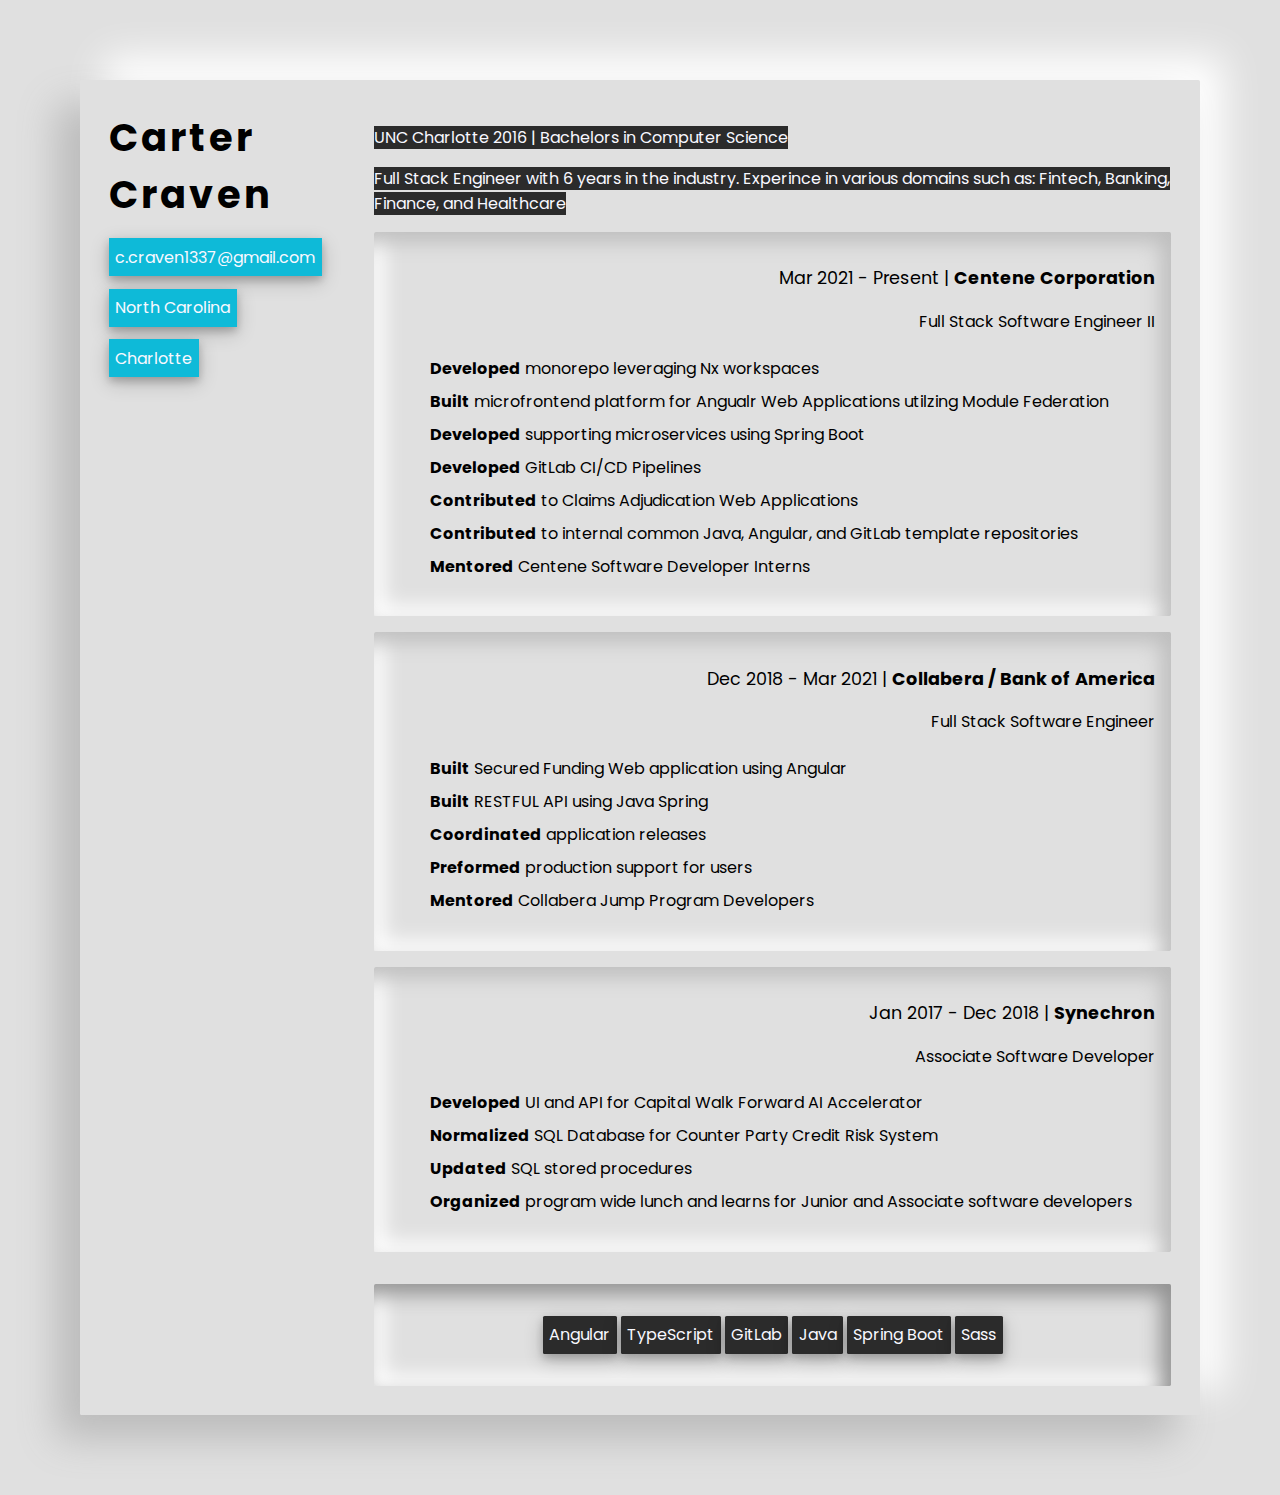
==== resume/resume.html @ 786a602f "Adding html and css" ====
<!DOCTYPE html>
<html lang="en">

<head>
    <meta charset="UTF-8">
    <meta http-equiv="X-UA-Compatible" content="ie=edge">
    <meta name="viewport" content="width=device-width, initial-scale=1.0, maximum-scale=2.0">
    <title>C. Craven Portfolio</title>
    <link rel="apple-touch-icon" sizes="180x180" href="../favicon/apple-touch-icon.png">
    <link rel="icon" type="image/png" sizes="32x32" href="../favicon/favicon-32x32.png">
    <link rel="icon" type="image/png" sizes="16x16" href="../favicon/favicon-16x16.png">
    <link rel="stylesheet" href="../main.css">
    <link rel="stylesheet" href="resume.css">
</head>

<body>
    <main>
        <div class="resume">
            <div class="resume-container">
                <div class="name">
                    <div>Carter</div>
                    <div>Craven</div>
                </div>
                <div class="education">
                    <div>
                        <p>
                            <span>
                                UNC Charlotte 2016 | Bachelors in Computer Science
                            </span>
                        </p>
                        <p>
                            <span>Full Stack Engineer with 6 years in the industry. 
                                Experince in various domains such as:
                                Fintech, Banking, Finance, and Healthcare</span>
                        </p>
                    </div>
                </div>
                <div class="location">
                    <div class="location__items">
                        <span>c.craven1337@gmail.com</span>
                        <span>North Carolina</span>
                        <span>Charlotte</span>
                    </div>
                </div>
                <div class="main-content">
                    <div class="main-content__buffer">
                        <div class="main-content__job">
                            <p class="main-content__workplace">
                                <span>Mar 2021 - Present | <b>Centene Corporation</b></span>
                            </p>
                            <p class="main-content__job-title">Full Stack Software Engineer II</p>
                            <p>
                            <ul>
                                <li>
                                    <b>Developed</b> monorepo leveraging Nx workspaces
                                </li>
                                <li>
                                    <b>Built</b> microfrontend platform for Angualr Web Applications utilzing Module
                                    Federation
                                </li>
                                <li>
                                    <b>Developed</b> supporting microservices using Spring Boot
                                </li>
                                <li>
                                    <b>Developed</b> GitLab CI/CD Pipelines
                                </li>
                                <li>
                                    <b>Contributed</b> to Claims Adjudication Web Applications
                                </li>
                                <li>
                                    <b>Contributed</b> to internal common Java, Angular, and GitLab template
                                    repositories
                                </li>
                                <li>
                                    <b>Mentored</b> Centene Software Developer Interns
                                </li>
                            </ul>
                            </p>
                        </div>
                    </div>
                    <div class="main-content__buffer">
                        <div class="main-content__job">
                            <p class="main-content__workplace">Dec 2018 - Mar 2021 | <b>Collabera / Bank of America</b>
                            </p>
                            <p class="main-content__job-title">Full Stack Software Engineer</p>
                            <p>
                            <ul>
                                <li>
                                    <b>Built</b> Secured Funding Web application using Angular
                                </li>
                                <li>
                                    <b>Built</b> RESTFUL API using Java Spring
                                </li>
                                <li>
                                    <b>Coordinated</b> application releases
                                </li>
                                <li>
                                    <b>Preformed</b> production support for users
                                </li>
                                <li>
                                    <b>Mentored</b> Collabera Jump Program Developers
                                </li>
                            </ul>
                            </p>
                        </div>
                    </div>
                    <div class="main-content__job">
                        <p class="main-content__workplace">Jan 2017 - Dec 2018 | <b>Synechron</b></p>
                        <p class="main-content__job-title">Associate Software Developer</p>
                        <p>
                        <ul>
                            <li>
                                <b>Developed</b> UI and API for Capital Walk Forward AI Accelerator
                            </li>
                            <li>
                                <b>Normalized</b> SQL Database for Counter Party Credit Risk System
                            </li>
                            <li>
                                <b>Updated</b> SQL stored procedures
                            </li>
                            <li>
                                <b>Organized</b> program wide lunch and learns for Junior and Associate software
                                developers
                            </li>
                        </ul>
                        </p>
                    </div>
                </div>
                <div class="skills-and-frameworks">
                    <div class="skills-and-frameworks__interior">
                        <span>Angular</span>
                        <span>TypeScript</span>
                        <span>GitLab</span>
                        <span>Java</span>
                        <span>Spring Boot</span>
                        <span>Sass</span>
                    </div>
                </div>
            </div>
        </div>
    </main>
</body>
---- main.css ----
@import url('https://fonts.googleapis.com/css2?family=Poppins:wght@400&display=swap');

* {
    box-sizing: border-box;
}

:root {
    --background-color:#e0e0e0; 
}

body {
    font-family: 'Poppins', sans-serif;
    margin: 0;
    background: var(--background-color);
}

.neumo-container {
    display: flex;
    flex-direction: column;
    align-items: center;
    justify-content: center;
    height: 100vh;
}

.neumo-circle {
    border-radius: 123px;
    background: #e0e0e0;
    box-shadow: -24px 24px 38px #bcbcbc,
                24px -24px 38px #ffffff;
    width: 16rem;
    height: 16rem;
    display: flex;
    flex-direction: column;
    align-items: center;
    justify-content: center;
    cursor: pointer;
    margin: 2rem;
}

.neumo-circle__concave {
    border-radius: 123px;
    background: var(--background-color);
    display: flex;
    flex-direction: column;
    align-items: center;
    justify-content: center;
    box-shadow: inset -10px 10px 20px #929292,
                inset 10px -10px 20px #ffffff;
    width: 13rem;
    height: 13rem;
    transition: box-shadow 0.25s ease-in-out;

}

.neumo-circle__concave:hover {
    box-shadow: inset -10px 10px 20px #292929,
    inset 10px -10px 20px #ffffff;
}

.neumo-circle__concave  p {
    font-weight: bold;
    color: #0e0e0e;
    margin: 0;
    font-size: 1.2rem;
}

.concave-button-container {
    border-radius: 0.8rem;
    display: flex;
    align-items: center;
    justify-content: center;
    background: var(--background-color);
    box-shadow: inset -10px 10px 20px #929292,
                inset 10px -10px 20px #ffffff;
    padding: 2rem;
}

.button-group {
    margin: 0;
}

.cool-button {
 position: relative;
 font-family: inherit;
 font-weight: 500;
 font-size: 18px;
 /* letter-spacing: 0.05em; */
 border-radius: 0.8rem;
 border: none;
 background: linear-gradient(to right, #e2752d, #e03400);
 color: ghostwhite;
 overflow: hidden;
 width: 8rem;
 cursor: pointer;
}


.cool-button span {
 position: relative;
 z-index: 10;
 transition: color 0.4s;
 display: inline-flex;
 align-items: center;
 padding: 0.8rem 1.2rem 0.8rem 1.05rem;
}

.cool-button::before,
.cool-button::after {
 position: absolute;
 top: 0;
 left: 0;
 width: 100%;
 height: 100%;
 z-index: 0;
}

.cool-button::before {
 content: "";
 background: #0e0e0e;
 width: 120%;
 left: -10%;
 transform: skew(30deg);
 transition: transform 0.4s cubic-bezier(0.3, 1, 0.8, 1);
}

.cool-button:hover::before {
 transform: translate3d(100%, 0, 0);
}

.cool-button:active {
 transform: scale(0.95);
}


@media (max-width: 30rem){
    .mobile-button-group {
        display: flex;
        flex-direction: column;
        padding: 5%;
      }

    .cool-button {
        margin: .4rem;
    }
}
---- resume/resume.css ----
.resume {
    margin: 5rem 5rem;
    border-radius: 0.1rem;
    box-shadow: 
        -24px 24px 38px #bcbcbc,
        24px -24px 38px #ffffff;
    padding: .8rem;

}

.resume-container {
    padding: 1rem;
    display: grid;
    grid-template-columns: repeat(4, 25%);
    grid-template-rows: 5rem auto;
    grid-template-areas: 
        "name education education education"
        ". education education education"
        "location main main main"
        ". footer footer footer";
}

.name {
    grid-area: name;
    font-weight: bold;
    font-size: 2.4rem;
    letter-spacing: .2rem;
}

.education {
    grid-area: education;
}

.education span {
    background: #2b2b2b;
    color: #f8f8ff;

}

.resume-title {
    grid-area: header;
}

.resume-title__education {
    margin: .2rem 0;
}

.resume-title__education span {
    background: #2b2b2b;
    color: #f8f8ff;
    font-size: 1.1rem;
   
}

.location {
    padding-right: 1rem;
    grid-area: location;

}

.location__items {
    display: flex;
    flex-direction: column;
    align-items: flex-start;
    border-radius: .1rem;
    background: #e0e0e0;
}

.location__items span {
    display: inline-block;
    background: #0ebad8;
    padding: .4rem;
    color: ghostwhite;
    box-shadow:
        0 4px 8px 0 rgba(0, 0, 0, 0.2),
        0 6px 20px 0 rgba(0, 0, 0, 0.19);
    margin: .4rem 0rem;
}

.main-content {
    grid-area: main;
    margin-bottom: 2rem;
    font-size: 1.1rem;


}

.main-content__job {
    padding: 1rem;
    border-radius: 0.1rem;
    background: #e0e0e0;
    box-shadow: inset -10px 10px 20px #bebebe,
        inset 10px -10px 20px #ffffff;

}

.main-content__buffer {
    margin-bottom: 1rem;
}

.main-content__workplace {
    text-align: right;
    font-size: 1.1rem;
}

.main-content__job-title {
    text-align: right;
    font-size: 1rem;
}

.main-content * ul {
    font-size: 1rem;
    list-style: none;
}

.main-content * li {
    padding: .25rem 0rem;
}

.main-content__date {
    border-right: 1px solid black;
}

.skills-and-frameworks {
    grid-area: footer;
    border-radius: 0.1rem;
    box-shadow:
        inset -10px 10px 20px #929292,
        inset 10px -10px 20px #ffffff;
    padding: 2rem;
}

.skills-and-frameworks__interior {
    text-align: center;
}

.skills-and-frameworks__interior span {
    display: inline-block;
    border-radius: 0.1rem;
    background: #2b2b2b;
    padding: .4rem;
    color: ghostwhite;
    box-shadow:
        0 4px 8px 0 rgba(0, 0, 0, 0.2),
        0 6px 20px 0 rgba(0, 0, 0, 0.19);
    margin: .2 .2rem;
    white-space: nowrap;
}

@media (min-width: 95rem) {
    .resume {
        margin: 5rem 22rem;
    }
}

@media (max-width: 60rem) {
    .resume {
        margin: 0rem;
    }

    .resume-container {
        display: flex;
        flex-direction: column;
    }

    .skills {
        padding: 1rem 0;
    }
}
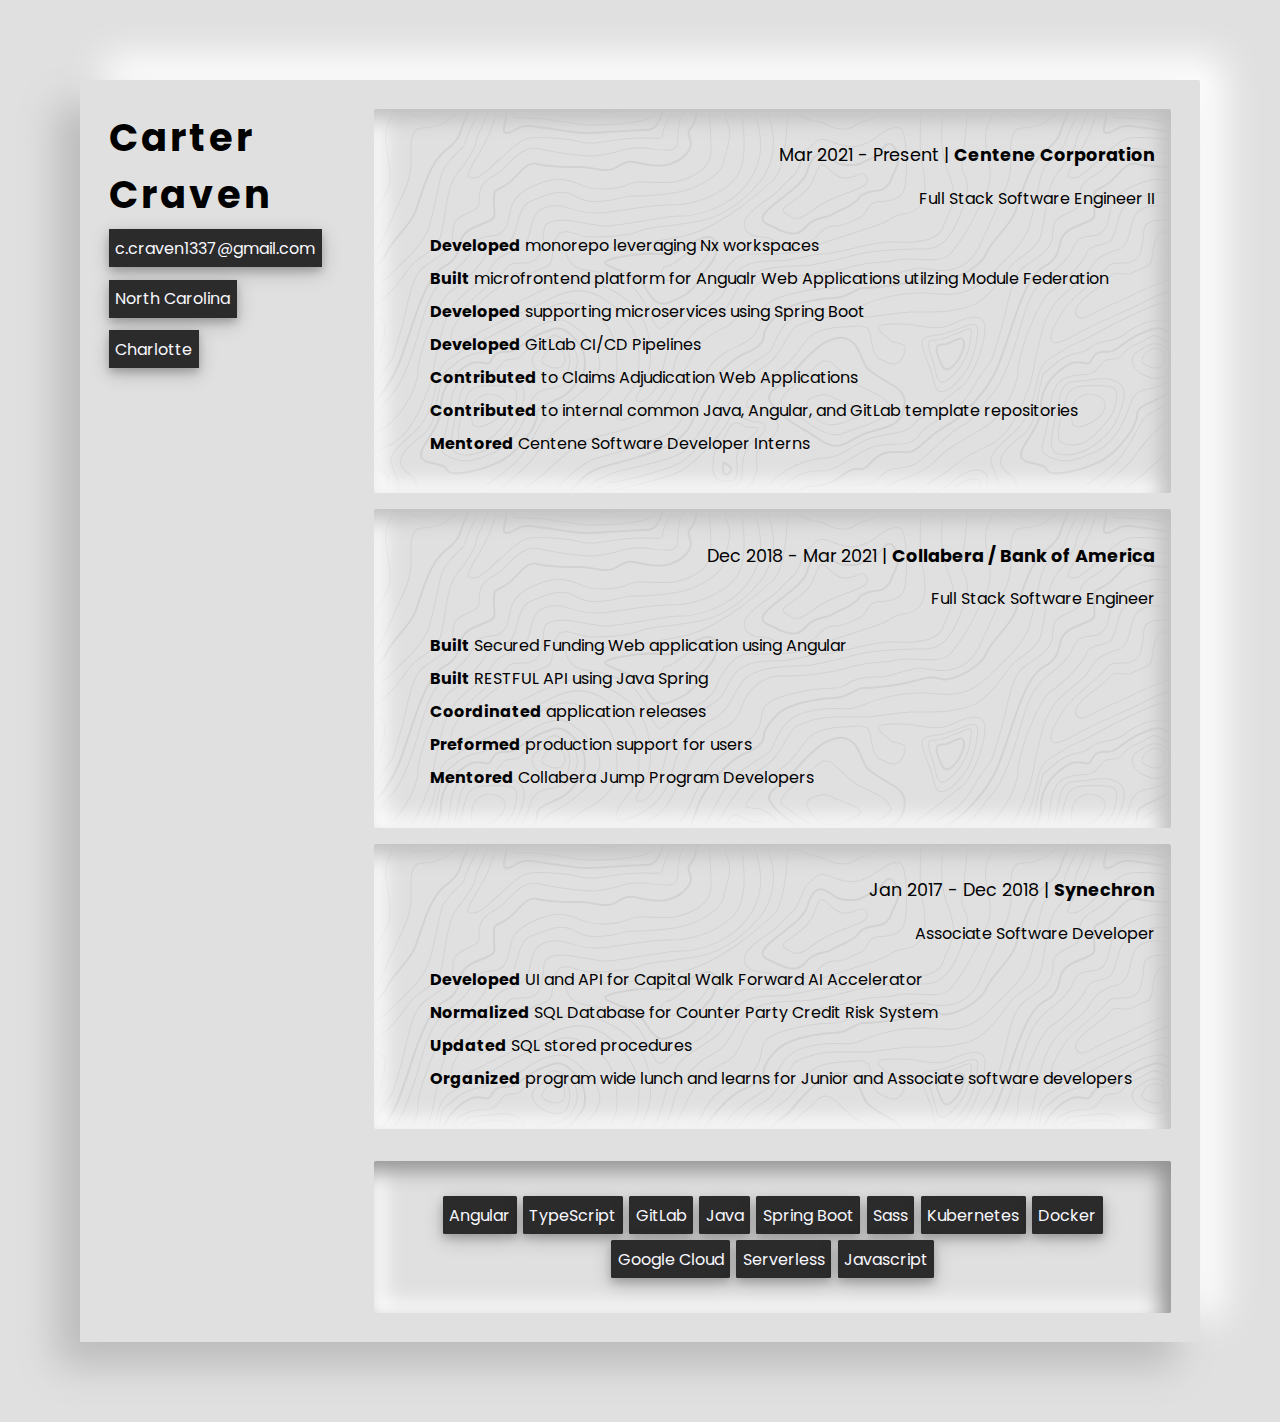
==== commit 2b070bbd: "Updating with new links, new resume css, updated resume design." ====
--- a/resume/resume.html
+++ b/resume/resume.html
@@ -18,29 +18,21 @@
         <div class="resume">
             <div class="resume-container">
                 <div class="name">
-                    <div>Carter</div>
-                    <div>Craven</div>
-                </div>
-                <div class="education">
-                    <div>
+                    <div class="name__item">Carter</div>
+                    <div class="name__item">Craven</div>
+                    <!-- <div class="edu">
                         <p>
-                            <span>
-                                UNC Charlotte 2016 | Bachelors in Computer Science
-                            </span>
+                            UNC Charlotte | Computer Science
                         </p>
-                        <p>
-                            <span>Full Stack Engineer with 6 years in the industry. 
-                                Experince in various domains such as:
-                                Fintech, Banking, Finance, and Healthcare</span>
-                        </p>
+                    </div> -->
+                    <div class="location">
+                        <div class="location__items">
+                            <span>c.craven1337@gmail.com</span>
+                            <span>North Carolina</span>
+                            <span>Charlotte</span>
+                        </div>
                     </div>
-                </div>
-                <div class="location">
-                    <div class="location__items">
-                        <span>c.craven1337@gmail.com</span>
-                        <span>North Carolina</span>
-                        <span>Charlotte</span>
-                    </div>
+                   
                 </div>
                 <div class="main-content">
                     <div class="main-content__buffer">
@@ -134,6 +126,11 @@
                         <span>Java</span>
                         <span>Spring Boot</span>
                         <span>Sass</span>
+                        <span>Kubernetes</span>
+                        <span>Docker</span>
+                        <span>Google Cloud</span>
+                        <span>Serverless</span>
+                        <span>Javascript</span>
                     </div>
                 </div>
             </div>
--- a/resume/resume.css
+++ b/resume/resume.css
@@ -5,7 +5,6 @@
         -24px 24px 38px #bcbcbc,
         24px -24px 38px #ffffff;
     padding: .8rem;
-
 }
 
 .resume-container {
@@ -14,14 +13,17 @@
     grid-template-columns: repeat(4, 25%);
     grid-template-rows: 5rem auto;
     grid-template-areas: 
-        "name education education education"
-        ". education education education"
+        "name main main main"
+        "name main main main"
         "location main main main"
         ". footer footer footer";
 }
 
 .name {
     grid-area: name;
+}
+
+.name .name__item {
     font-weight: bold;
     font-size: 2.4rem;
     letter-spacing: .2rem;
@@ -54,8 +56,6 @@
 
 .location {
     padding-right: 1rem;
-    grid-area: location;
-
 }
 
 .location__items {
@@ -66,9 +66,10 @@
     background: #e0e0e0;
 }
 
+
 .location__items span {
     display: inline-block;
-    background: #0ebad8;
+    background: #2b2b2b;
     padding: .4rem;
     color: ghostwhite;
     box-shadow:
@@ -91,7 +92,7 @@
     background: #e0e0e0;
     box-shadow: inset -10px 10px 20px #bebebe,
         inset 10px -10px 20px #ffffff;
-
+    background-image: url("data:image/svg+xml,%3Csvg xmlns='http://www.w3.org/2000/svg' width='600' height='600' viewBox='0 0 600 600'%3E%3Cpath fill='%23bebebe' fill-opacity='0.4' d='M600 325.1v-1.17c-6.5 3.83-13.06 7.64-14.68 8.64-10.6 6.56-18.57 12.56-24.68 19.09-5.58 5.95-12.44 10.06-22.42 14.15-1.45.6-2.96 1.2-4.83 1.9l-4.75 1.82c-9.78 3.75-14.8 6.27-18.98 10.1-4.23 3.88-9.65 6.6-16.77 8.84-1.95.6-3.99 1.17-6.47 1.8l-6.14 1.53c-5.29 1.35-8.3 2.37-10.54 3.78-3.08 1.92-6.63 3.26-12.74 5.03a384.1 384.1 0 0 1-4.82 1.36c-2.04.58-3.6 1.04-5.17 1.52a110.03 110.03 0 0 0-11.2 4.05c-2.7 1.15-5.5 3.93-8.78 8.4a157.68 157.68 0 0 0-6.15 9.2c-5.75 9.07-7.58 11.74-10.24 14.51a50.97 50.97 0 0 1-4.6 4.22c-2.33 1.9-10.39 7.54-11.81 8.74a14.68 14.68 0 0 0-3.67 4.15c-1.24 2.3-1.9 4.57-2.78 8.87-2.17 10.61-3.52 14.81-8.2 22.1-4.07 6.33-6.8 9.88-9.83 12.99-.47.48-.95.96-1.5 1.48l-3.75 3.56c-1.67 1.6-3.18 3.12-4.86 4.9a42.44 42.44 0 0 0-9.89 16.94c-2.5 8.13-2.72 15.47-1.76 27.22.47 5.82.51 6.36.51 8.18 0 10.51.12 17.53.63 25.78.24 4.05.56 7.8.97 11.22h.9c-1.13-9.58-1.5-21.83-1.5-37 0-1.86-.04-2.4-.52-8.26-.94-11.63-.72-18.87 1.73-26.85a41.44 41.44 0 0 1 9.65-16.55c1.67-1.76 3.18-3.27 4.83-4.85.63-.6 3.13-2.96 3.75-3.57a71.6 71.6 0 0 0 1.52-1.5c3.09-3.16 5.86-6.76 9.96-13.15 4.77-7.42 6.15-11.71 8.34-22.44.86-4.21 1.5-6.4 2.68-8.6.68-1.25 1.79-2.48 3.43-3.86 1.38-1.15 9.43-6.8 11.8-8.72 1.71-1.4 3.26-2.81 4.7-4.3 2.72-2.85 4.56-5.54 10.36-14.67a156.9 156.9 0 0 1 6.1-9.15c3.2-4.33 5.9-7.01 8.37-8.07 3.5-1.5 7.06-2.77 11.1-4.02a233.84 233.84 0 0 1 7.6-2.2l2.38-.67c6.19-1.79 9.81-3.16 12.98-5.15 2.14-1.33 5.08-2.33 10.27-3.65l6.14-1.53c2.5-.63 4.55-1.2 6.52-1.82 7.24-2.27 12.79-5.06 17.15-9.05 4.05-3.72 9-6.2 18.66-9.9l4.75-1.82c1.87-.72 3.39-1.31 4.85-1.91 10.1-4.15 17.07-8.32 22.76-14.4 6.05-6.45 13.95-12.4 24.49-18.92 1.56-.96 7.82-4.6 14.15-8.33v-64.58c-4 8.15-8.52 14.85-12.7 17.9-2.51 1.82-5.38 4.02-9.04 6.92a1063.87 1063.87 0 0 0-6.23 4.98l-1.27 1.02a2309.25 2309.25 0 0 1-4.87 3.9c-7.55 6-12.9 10.05-17.61 13.19-3.1 2.06-3.86 2.78-8.06 7.13-5.84 6.07-11.72 8.62-29.15 10.95-11.3 1.5-20.04 4.91-30.75 11.07-1.65.94-7.27 4.27-6.97 4.1-2.7 1.58-4.69 2.69-6.64 3.66-5.63 2.8-10.47 4.17-15.71 4.17-17.13 0-41.44 11.51-51.63 22.83-12.05 13.4-31.42 27.7-45.25 31.16-7.4 1.85-11.85 7.05-14.04 14.69-1.26 4.4-1.58 8.28-1.58 13.82 0 .82.01.98.24 3.63.45 5.18.35 8.72-.77 13.26-1.53 6.2-4.89 12.6-10.59 19.43-13.87 16.65-22.88 46.58-22.88 71.68 0 2.39.02 4.26.06 8.75.12 10.8.1 15.8-.22 21.95-.56 11.18-2.09 20.73-5 29.3h-1.05c2.94-8.56 4.49-18.12 5.05-29.35.31-6.13.34-11.1.22-21.9-.04-4.48-.06-6.36-.06-8.75 0-25.32 9.07-55.47 23.12-72.32 5.6-6.72 8.88-12.99 10.38-19.03 1.09-4.4 1.18-7.85.74-12.93-.23-2.7-.24-2.86-.24-3.72 0-5.62.32-9.57 1.62-14.1 2.28-7.95 6.97-13.44 14.76-15.39 13.6-3.4 32.82-17.59 44.75-30.84C409 360.14 433.58 348.5 451 348.5c5.07 0 9.77-1.33 15.26-4.07 1.93-.96 3.9-2.05 6.58-3.62-.3.18 5.33-3.16 6.98-4.11 10.82-6.21 19.66-9.67 31.11-11.2 17.23-2.3 22.9-4.75 28.57-10.64 4.25-4.41 5.04-5.16 8.22-7.28 4.68-3.11 10.01-7.14 17.55-13.14a1113.33 1113.33 0 0 0 4.86-3.89l1.28-1.02a4668.54 4668.54 0 0 1 6.23-4.98c3.67-2.9 6.55-5.12 9.07-6.95 4.37-3.19 9.16-10.56 13.29-19.4v66.9zm0-116.23c-.62.01-1.27.06-1.95.13-6.13.63-13.83 3.45-21.83 7.45-3.64 1.82-8.46 2.67-14.17 2.71-4.7.04-9.72-.47-14.73-1.33-1.7-.3-3.26-.61-4.67-.93a31.55 31.55 0 0 0-3.55-.57 273.4 273.4 0 0 0-16.66-.88c-10.42-.16-17.2.74-17.97 2.73-.38.97.6 2.55 3.03 4.87 1.01.97 2.22 2.03 4.04 3.55a1746.07 1746.07 0 0 0 4.79 4.02c1.39 1.2 3.1 1.92 5.5 2.5.7.16.86.2 2.64.54 3.53.7 5.03 1.25 6.15 2.63 1.41 1.76 1.4 4.54-.15 8.88-2.44 6.83-5.72 10.05-10.19 10.33-3.63.23-7.6-1.29-14.52-5.06-4.53-2.47-6.82-7.3-8.32-15.26-.17-.87-.32-1.78-.5-2.86l-.43-2.76c-1.05-6.58-1.9-9.2-3.73-10.11-.81-.4-1.59-.74-2.36-1-2.27-.77-4.6-1.02-8.1-.92-2.29.07-14.7 1-13.77.93-20.55 1.37-28.8 5.05-37.09 14.99a133.07 133.07 0 0 0-4.25 5.44l-2.3 3.09-2.51 3.32c-4.1 5.36-7.06 8.48-10.39 11.12-.65.52-1.33 1.04-2.13 1.62l-4.11 2.94a106.8 106.8 0 0 0-5.16 3.99c-4.55 3.74-9.74 8.6-16.25 15.38-8.25 8.58-11.78 13.54-11.7 15.95.07 1.65 1.64 2.11 6.79 2.38 1.61.09 2.15.12 2.98.2 2.95.24 5.09.73 6.81 1.68 7.48 4.15 11.63 7.26 13.95 11.58 3.3 6.15.8 12.88-8.89 20.26-8.28 6.3-11.1 10.37-11.31 14.96-.06 1.17 0 1.93.26 4.43.69 6.47.25 10.65-2.8 17.42a44.23 44.23 0 0 1-4.16 7.53c-2.82 3.97-5.47 5.74-10.6 7.69-.43.16-3.34 1.23-4.27 1.59-1.8.68-3.38 1.36-5.01 2.14-4.18 2-8.4 4.6-13.1 8.24-8.44 6.51-13.23 14.56-15.98 25.06-1.1 4.2-1.55 6.81-2.8 15.21-1.26 8.6-2.17 12.64-4.08 16.55-2.1 4.28-11.93 26.59-12.97 28.88a382.7 382.7 0 0 1-6.37 13.41c-4.07 8.11-7.61 14.07-10.73 17.81-5.38 6.46-8.98 14.37-13.77 28.42a810.14 810.14 0 0 0-1.89 5.6c-1.8 5.35-2.96 8.6-4.26 11.85-6.13 15.32-25.43 26.31-46.46 26.31-11.2 0-20.58-2.74-31.02-8.55-5.6-3.13-4.55-2.42-22.26-14.54-14.33-9.8-17.7-10.73-20.47-6.9-.37.5-1.81 2.74-1.83 2.77a52.24 52.24 0 0 1-4.94 5.9c-.73.79-5.52 5.87-6.97 7.45-2.38 2.6-4.3 4.81-5.98 6.93a45.6 45.6 0 0 0-5.08 7.66c-1.29 2.57-1.9 5.25-2.66 10.6a997.6 997.6 0 0 1-.46 3.18h-1l.47-3.32c.77-5.45 1.4-8.2 2.75-10.9a46.54 46.54 0 0 1 5.2-7.84c1.7-2.14 3.63-4.38 6.03-6.98 1.45-1.59 6.24-6.68 6.96-7.46a51.58 51.58 0 0 0 4.84-5.78s1.47-2.26 1.86-2.8c3.25-4.5 7.08-3.44 21.84 6.67 17.67 12.08 16.62 11.38 22.19 14.48 10.3 5.73 19.5 8.43 30.53 8.43 20.65 0 39.57-10.77 45.54-25.69a219.7 219.7 0 0 0 4.24-11.8 6752.32 6752.32 0 0 0 1.88-5.6c4.83-14.16 8.47-22.14 13.96-28.73 3.05-3.66 6.56-9.57 10.6-17.61 1.97-3.93 4.04-8.31 6.35-13.38 1.03-2.28 10.88-24.61 12.98-28.91 1.85-3.79 2.75-7.76 4-16.25 1.24-8.44 1.7-11.07 2.81-15.32 2.8-10.7 7.71-18.94 16.33-25.6a73.18 73.18 0 0 1 13.29-8.35c1.66-.8 3.27-1.48 5.08-2.18.94-.36 3.86-1.43 4.28-1.59 4.95-1.88 7.44-3.55 10.14-7.33 1.35-1.9 2.68-4.3 4.06-7.37 2.97-6.58 3.39-10.59 2.72-16.9a27.13 27.13 0 0 1-.27-4.58c.22-4.94 3.21-9.24 11.7-15.7 9.33-7.11 11.66-13.34 8.62-19-2.2-4.09-6.25-7.12-13.55-11.17-1.57-.88-3.6-1.33-6.42-1.57-.8-.07-1.34-.1-2.95-.19-5.77-.3-7.63-.85-7.72-3.34-.1-2.81 3.5-7.87 11.97-16.69 6.53-6.8 11.75-11.69 16.33-15.45 1.79-1.47 3.42-2.72 5.2-4.03l4.12-2.94c.79-.58 1.46-1.08 2.1-1.59 3.26-2.6 6.16-5.65 10.21-10.94a383.2 383.2 0 0 0 2.5-3.32l2.31-3.09c1.8-2.39 3.04-4 4.29-5.48 8.47-10.17 16.98-13.96 37.27-15.3-.44.02 12-.9 14.32-.98 3.62-.1 6.05.16 8.46.98.8.27 1.62.62 2.47 1.04 2.27 1.14 3.17 3.87 4.27 10.85l.44 2.76c.17 1.07.33 1.97.5 2.83 1.44 7.69 3.62 12.29 7.8 14.57 6.76 3.68 10.6 5.15 13.99 4.94 4-.25 6.99-3.17 9.3-9.67 1.45-4.04 1.46-6.49.32-7.92-.9-1.12-2.28-1.62-5.57-2.27a55.8 55.8 0 0 1-2.67-.55c-2.54-.6-4.39-1.4-5.93-2.71a252.63 252.63 0 0 0-4.78-4.01 84.35 84.35 0 0 1-4.08-3.6c-2.73-2.6-3.86-4.43-3.28-5.95 1.02-2.64 7.82-3.54 18.93-3.37a230.56 230.56 0 0 1 16.73.88c2.76.39 3.2.49 3.68.6 1.4.3 2.95.62 4.62.91a82.9 82.9 0 0 0 14.56 1.32c5.56-.04 10.24-.86 13.73-2.6 8.1-4.05 15.89-6.9 22.17-7.56.7-.07 1.4-.11 2.05-.13v1zm0-100.94v1.5c-8.62 16.05-17.27 29.55-23.65 35.92-3.19 3.2-7.62 4.9-13.54 5.56-4.45.48-8.28.4-19.18-.2-9.91-.55-15.32-.44-20.52.78a84.05 84.05 0 0 1-15 2.11l-2.25.14c-12.49.75-19.37 1.78-32.72 5.74-4.5 1.33-9.27 2.49-14.3 3.48a246.27 246.27 0 0 1-32.6 3.97c-7.56.45-13.21.57-20.24.57-5.4 0-11.9 1.61-18 5.18-8.3 4.87-15.06 12.87-19.53 24.5a68.57 68.57 0 0 1-4.56 9.8c-3.6 6.2-6.92 8.99-13.38 12.18l-4.03 1.96a64.48 64.48 0 0 0-15.16 10.25c-8.2 7.33-13.72 16.63-22.54 35.6l-2.08 4.49c-7.3 15.7-11.5 23.3-17.35 29.87-7.7 8.66-20.25 14.42-40.31 20.08-4.37 1.23-19.04 5.08-19.24 5.13-6.92 1.87-11.68 3.34-15.63 4.92-10.55 4.22-18.71 10.52-36.38 26.52l-1.7 1.54c-8.58 7.76-13.41 11.9-18.81 15.88-3.95 2.9-8 5.67-12.97 8.91-2.06 1.34-10.3 6.6-12.33 7.94-11.52 7.5-18.53 13.04-24.62 20.08a62.01 62.01 0 0 0-6.44 8.85c-4.13 6.91-6.27 13.15-9.2 25.11l-1.54 6.26c-.6 2.45-1.15 4.54-1.72 6.58-2.97 10.7-6.9 17.36-14.78 26.91L69.6 491a148.51 148.51 0 0 0-4.19 5.3 23.9 23.9 0 0 0-3.44 6.28c-1.16 3.23-1.52 5.9-1.87 11.94-.58 10.05-1.42 15.04-4.63 22.67-1.57 3.72-5.66 14.02-6.41 15.8a73.46 73.46 0 0 1-3.57 7.4c-2.88 5.14-6.71 10.12-13.12 16.95-5.96 6.36-8.87 10.9-10.61 16a56.88 56.88 0 0 0-1.38 4.82l-.46 1.84h-1.03l.52-2.08c.52-2.09.92-3.49 1.4-4.9 1.8-5.25 4.78-9.9 10.84-16.36 6.35-6.78 10.13-11.7 12.97-16.77a72.5 72.5 0 0 0 3.52-7.29c.75-1.76 4.84-12.06 6.4-15.8 3.17-7.5 3.99-12.4 4.56-22.33.35-6.14.72-8.88 1.93-12.23a24.9 24.9 0 0 1 3.58-6.54c1.27-1.7 2.6-3.37 4.22-5.34l4.11-4.95c7.8-9.46 11.66-16 14.59-26.54.56-2.04 1.1-4.12 1.71-6.56l1.53-6.26c2.96-12.04 5.13-18.36 9.32-25.39 1.84-3.08 4-6.05 6.54-8.99 6.17-7.12 13.24-12.7 24.83-20.26 2.05-1.33 10.28-6.6 12.33-7.94 4.96-3.22 9-5.98 12.92-8.87 5.37-3.95 10.19-8.08 18.74-15.82l1.7-1.54c17.76-16.09 25.98-22.43 36.67-26.7 4-1.6 8.8-3.09 15.75-4.96.21-.06 14.87-3.9 19.22-5.13 19.9-5.61 32.32-11.31 39.85-19.78 5.76-6.48 9.93-14.02 17.18-29.64l2.09-4.5c8.87-19.07 14.44-28.46 22.77-35.9a65.48 65.48 0 0 1 15.38-10.4l4.04-1.97c6.3-3.1 9.47-5.77 12.96-11.77a67.6 67.6 0 0 0 4.48-9.67c4.56-11.84 11.47-20.02 19.97-25 6.25-3.66 12.93-5.32 18.5-5.32 7.01 0 12.65-.12 20.17-.57a245.3 245.3 0 0 0 32.47-3.96c5-.98 9.75-2.13 14.22-3.45 13.43-3.98 20.38-5.02 32.94-5.78l2.24-.14c5.76-.37 9.8-.9 14.85-2.09 5.31-1.25 10.79-1.35 22.6-.7 9.04.5 12.84.58 17.21.1 5.71-.62 9.94-2.26 12.95-5.26 6.44-6.45 15.3-20.37 24.35-36.72zm0 450.21c-1.28-4.6-2.2-10.55-3.33-20.25l-.24-2.04-.23-2.03c-1.82-15.7-3.07-21.98-5.55-24.47-2.46-2.46-3.04-5.03-2.52-8.64.1-.6.18-1.1.39-2.15.69-3.54.77-5.04.08-6.84-.91-2.38-3.31-4.41-7.79-6.26-5.08-2.09-6.52-4.84-4.89-8.44.66-1.45 1.79-3.02 3.52-5.01 1.04-1.2 5.48-5.96 5.08-5.53 6.15-6.7 8.98-11.34 8.98-16.48a15.2 15.2 0 0 1 6.5-12.89v1.26a14.17 14.17 0 0 0-5.5 11.63c0 5.47-2.93 10.29-9.24 17.16.38-.42-4.04 4.33-5.07 5.5-1.67 1.93-2.75 3.43-3.36 4.77-1.37 3.04-.23 5.22 4.36 7.1 4.71 1.95 7.32 4.16 8.34 6.83.78 2.04.7 3.67-.03 7.4-.2 1.03-.3 1.51-.38 2.09-.48 3.33.03 5.59 2.23 7.8 2.74 2.74 3.98 8.96 5.84 25.06l.24 2.03.23 2.04c.82 7.01 1.53 12.06 2.34 16.03v4.33zm0-62.16c-1.4-3.13-4.43-9.9-4.95-11.17-1.02-2.53-1.25-3.8-.91-5.18.2-.84 2.05-4.68 2.32-5.33a70.79 70.79 0 0 0 3.54-11.2v3.99a62.82 62.82 0 0 1-2.62 7.6c-.31.75-2.09 4.46-2.27 5.18-.28 1.12-.08 2.22.87 4.57.41 1.02 2.5 5.7 4.02 9.09v2.45zm0-85.09c-1.65 1.66-3.66 2.9-6.4 4.13-.25.1-13.97 5.47-20.4 8.43-9.35 4.32-16.7 5.9-23.03 5.25-5.08-.53-9.02-2.25-14.77-5.92l-3.2-2.07a77.4 77.4 0 0 0-5.44-3.27c-4.05-2.18-3.25-5.8 1.47-10.47 3.71-3.68 9.6-7.93 18.73-13.8l4.46-2.82c17.95-11.33 18.22-11.5 22.27-14.74 11.25-9 19.69-14.02 26.31-15.1v1.02c-6.37 1.1-14.62 6-25.69 14.86-4.1 3.28-4.34 3.44-22.36 14.8a652.4 652.4 0 0 0-4.45 2.83c-9.07 5.83-14.92 10.05-18.57 13.66-4.31 4.28-4.95 7.13-1.7 8.88 1.7.91 3.29 1.88 5.5 3.3l3.2 2.08c5.64 3.59 9.45 5.25 14.34 5.76 6.13.64 13.32-.9 22.52-5.15 6.46-2.98 20.18-8.35 20.4-8.44 3.04-1.37 5.1-2.71 6.81-4.69v1.47zm0-41.37v1c-6.56.26-12.11 3.13-19.71 9.08l-4.63 3.68a51.87 51.87 0 0 1-4.4 3.14c-.82.52-5.51 3.33-6.22 3.76-3.31 2-6.15 3.8-8.87 5.6a112.61 112.61 0 0 0-8.16 5.92c-4.61 3.72-7.4 6.9-7.97 9.35-.63 2.67 1.48 4.53 7.05 5.46 10.7 1.78 20.92-.05 30.45-4.65a61.96 61.96 0 0 0 17.1-12.2 41.8 41.8 0 0 0 5.36-7.42v1.92a38.94 38.94 0 0 1-4.64 6.19 62.95 62.95 0 0 1-17.39 12.41c-9.7 4.68-20.13 6.55-31.05 4.73-6.06-1-8.65-3.29-7.85-6.67.64-2.74 3.53-6.05 8.31-9.9 2.35-1.9 5.1-3.88 8.24-5.97 2.73-1.82 5.58-3.61 8.9-5.62.72-.44 5.4-3.24 6.22-3.75 1.26-.8 2.6-1.76 4.3-3.09.8-.62 3.9-3.1 4.63-3.67 7.77-6.1 13.49-9.04 20.33-9.3zm0-154.6v1c-1.75-.24-4.3.23-7.82 1.55-10.01 3.75-13.8 5.07-19.15 6.76-1.78.56-2.63.83-3.87 1.24-1.48.5-3.16.76-6.74 1.16a1550.34 1550.34 0 0 0-2.64.3c-7.8.94-11.28 2.47-11.28 6.07 0 4.45 2.89 13.18 7.96 25.81a57.34 57.34 0 0 1 2.33 7.6 258.32 258.32 0 0 1 .84 3.46c1.86 7.62 3.17 10.71 5.56 11.67 2.21.88 4.7.6 7.47-.72 3.48-1.69 7.22-4.94 11.2-9.47 1.52-1.7 2.97-3.49 4.59-5.57l3.16-4.1c2.59-3.23 6.07-12.21 8.39-20.23v3.45c-2.29 7.2-5.27 14.5-7.61 17.41-.44.55-2.67 3.46-3.15 4.09-1.63 2.1-3.1 3.9-4.62 5.62-4.08 4.61-7.9 7.94-11.53 9.7-2.99 1.44-5.77 1.75-8.28.74-2.84-1.13-4.2-4.34-6.15-12.35a2097.48 2097.48 0 0 1-.84-3.46c-.8-3.2-1.47-5.45-2.28-7.46-5.14-12.8-8.04-21.55-8.04-26.19 0-4.37 3.84-6.06 12.16-7.07a160.9 160.9 0 0 1 2.65-.3c3.5-.39 5.15-.64 6.53-1.1 1.26-.42 2.1-.7 3.88-1.26 5.34-1.68 9.11-3 19.1-6.74 3.53-1.32 6.22-1.84 8.18-1.61zM0 292c10.13-11.31 18.13-23.2 23.07-35.39 3.3-8.14 6.09-16.12 10.81-30.55l1.59-4.84c6.53-19.94 10.11-29.82 14.77-39.56 6.07-12.72 12.55-21.18 20.27-25.54 6.66-3.76 10.2-7.86 12.22-13.15a46.6 46.6 0 0 0 1.86-6.58c1.23-5.2 2.05-7.59 3.93-10.36 2.45-3.62 6.27-6.53 12.1-8.96 15.78-6.58 16.73-7.04 18.05-9.01.65-.98.83-2.15.74-4.51-.03-.73-.23-3.82-.24-4A93.8 93.8 0 0 1 119 94c0-10.04.18-11.37 2.37-13.15.52-.42 1.13-.8 2.07-1.3.27-.14 2.18-1.12 2.84-1.48a68.4 68.4 0 0 0 9.12-5.87c2.06-1.54 2.64-2.14 8.01-7.93 3.78-4.09 6.21-6.36 8.96-8.12 3.64-2.33 7.2-3.12 10.9-2.11 4.4 1.2 10.81 2 18.78 2.46 6.9.4 12.9.5 21.95.5 4.87 0 8.97.47 15.4 1.57 7.77 1.33 9.3 1.54 12.38 1.54 4.05 0 7.43-.88 10.68-2.95 5.06-3.22 8.11-4.67 11.2-5.2 3.62-.64 4.77-.46 16.55 2.06 17.26 3.7 30.85 1.36 41.06-9.7 5.1-5.53 5.48-8.9 3.48-14.8-.83-2.42-1.03-3.1-1.17-4.3-.29-2.52.5-4.71 2.71-6.93 2.65-2.65 4.72-9.17 6.22-18.29h2.03c-1.56 9.71-3.77 16.65-6.83 19.7-1.79 1.8-2.36 3.39-2.14 5.28.11 1 .3 1.63 1.07 3.9 2.22 6.53 1.76 10.66-3.9 16.8-10.77 11.66-25.07 14.13-42.95 10.3-11.42-2.45-12.55-2.62-15.78-2.06-2.77.48-5.62 1.84-10.47 4.92a20.93 20.93 0 0 1-11.76 3.27c-3.25 0-4.81-.22-12.73-1.57C212.74 59.46 208.73 59 204 59c-9.1 0-15.11-.1-22.07-.5-8.09-.47-14.62-1.29-19.2-2.54-5.62-1.53-10.17 1.38-17.85 9.66-5.5 5.94-6.08 6.53-8.28 8.18a70.38 70.38 0 0 1-9.38 6.03c-.68.37-2.58 1.35-2.84 1.49-.84.44-1.35.76-1.75 1.08C121.16 83.6 121 84.8 121 94c0 1.85.06 3.54.17 5.44 0 .17.2 3.28.24 4.03.1 2.75-.13 4.29-1.08 5.71-1.67 2.5-2.27 2.8-18.95 9.74-5.48 2.29-8.99 4.96-11.2 8.24-1.71 2.51-2.47 4.73-3.64 9.7-.83 3.5-1.21 4.92-1.94 6.83-2.18 5.73-6.05 10.19-13.1 14.18-7.3 4.12-13.55 12.28-19.46 24.66-4.6 9.64-8.17 19.46-14.67 39.32l-1.58 4.84c-4.75 14.47-7.54 22.48-10.86 30.69-5.28 13.01-13.95 25.65-24.93 37.6v-2.97zm0 78v-.5l1-.01c6.32 0 7.47 5.2 4.6 13.36a60.36 60.36 0 0 1-5.6 11.3v-1.92a57.76 57.76 0 0 0 4.65-9.72c2.69-7.6 1.71-12.02-3.65-12.02-.34 0-.67 0-1 .02v-46.59a340.96 340.96 0 0 0 13.71-8.34c13.66-9.46 29.79-37.6 29.79-53.59 0-18.1 21.57-72.64 32.23-79.42 12.71-8.09 32.24-27.96 35.8-37.75 1.93-5.3 5.5-7.27 14.42-9.37 6.15-1.44 8.64-2.42 10.67-4.79 1.5-1.74 2.72-4.79 4.33-10.3.23-.78 1.9-6.68 2.43-8.46 3.62-12.08 7.3-18.49 13.47-20.39 2.5-.76 3.03-.98 9.74-3.7 7.49-3.03 11.97-4.43 17.12-4.92 6.75-.65 13.13.75 19.55 4.67 5.43 3.32 12.19 4.72 20.17 4.56 6.03-.12 12.2-1.07 19.83-2.8 1.82-.4 7.38-1.74 8.26-1.94 2.69-.6 4.34-.89 5.48-.89 4.97 0 8.93-.05 14.2-.27 7.9-.32 15.56-.92 22.75-1.88 8.5-1.14 15.9-2.73 21.88-4.82 18.9-6.62 32.64-18.3 33.67-27.59.29-2.56.4-2.96 2.79-11.11 2.33-7.95 3.21-12.93 2.72-18.23-.2-2.24-.69-4.38-1.48-6.42-1.5-3.92-2.63-9.4-3.43-16.18h.9c.77 6.47 1.89 11.72 3.47 15.82a24.93 24.93 0 0 1 1.54 6.69c.5 5.46-.4 10.54-2.77 18.6-2.36 8.06-2.47 8.47-2.74 10.95-1.09 9.75-15.1 21.68-34.33 28.41-6.06 2.12-13.52 3.72-22.09 4.87-7.22.96-14.92 1.57-22.83 1.89-5.3.21-9.27.27-14.25.27-1.04 0-2.64.27-5.26.87-.87.2-6.43 1.53-8.26 1.94-7.68 1.73-13.92 2.7-20.03 2.82-8.15.17-15.1-1.27-20.71-4.7-6.23-3.81-12.4-5.16-18.93-4.54-5.04.48-9.44 1.86-16.84 4.86-6.75 2.74-7.29 2.95-9.82 3.73-5.73 1.76-9.28 7.96-12.81 19.72-.53 1.77-2.2 7.66-2.43 8.46-1.66 5.65-2.91 8.78-4.53 10.67-2.22 2.58-4.84 3.62-12.01 5.3-7.8 1.83-11.13 3.66-12.9 8.54-3.65 10.04-23.32 30.06-36.2 38.25C65.94 190 44.5 244.2 44.5 262c0 16.34-16.3 44.78-30.22 54.41-2.14 1.48-8.24 5.12-14.28 8.68v-1.16 46.09zm0-173.7v-1.11c7.42-3.82 14.55-10.23 21.84-18.98 3.8-4.56 14.21-18.78 15.79-20.55 1.8-2.04 4.06-3.96 7.42-6.45 1.08-.8 4.92-3.57 5.49-3.99 9.36-6.85 14-11.96 15.98-19.36.8-2.98 1.54-6.78 2.46-12.3.23-1.44 2-12.46 2.56-15.79 2.87-16.77 5.73-26.79 10.07-32.1C92.46 52.43 101.5 38.13 101.5 33c0-2.54.34-3.35 6.05-15.71.68-1.49 1.25-2.74 1.77-3.93 2.5-5.75 3.9-10.04 4.14-13.36h1c-.23 3.48-1.66 7.87-4.23 13.76-.52 1.2-1.09 2.45-1.78 3.95-5.54 12.01-5.95 12.99-5.95 15.29 0 5.47-9.09 19.84-20.11 33.31-4.2 5.12-7.03 15.06-9.86 31.64-.57 3.33-2.33 14.33-2.57 15.78-.92 5.56-1.67 9.38-2.48 12.4-2.05 7.68-6.82 12.93-16.35 19.91l-5.49 3.98c-3.3 2.45-5.51 4.34-7.27 6.31-1.53 1.73-11.94 15.93-15.76 20.53-7.52 9.02-14.88 15.6-22.61 19.46zm0 361.83v-4.33c.48 2.36 1 4.35 1.6 6.15 2 6.03 4.6 8.26 8.19 6.59C28.76 557.69 43.5 542.4 43.5 527c0-16.2 6.37-31.99 17.1-46.3 1.88-2.5 3.66-4.4 5.53-6 .73-.62 1.45-1.18 2.3-1.8l2-1.43c3.68-2.68 5.32-5.28 7.08-12.59.75-3.07 1.38-5.02 4.2-13.26l.63-1.88c3.24-9.58 4.56-14.97 4.17-18.65-.48-4.43-3.8-5.23-11.3-1.64a81.12 81.12 0 0 1-9.15 3.7c-13.89 4.67-26.96 5.8-42.66 5.42l-1.95-.05-1.45-.02a39.8 39.8 0 0 0-15.05 2.96A21.81 21.81 0 0 0 0 438.37v-1.26a23.55 23.55 0 0 1 4.55-2.57 40.77 40.77 0 0 1 16.92-3.02l1.95.05c15.6.38 28.57-.75 42.32-5.37a80.12 80.12 0 0 0 9.04-3.65c8.04-3.84 12.16-2.85 12.72 2.43.42 3.89-.92 9.34-4.21 19.08l-.64 1.88c-2.8 8.2-3.43 10.15-4.16 13.18-1.82 7.52-3.59 10.34-7.47 13.16l-2 1.43c-.84.6-1.54 1.15-2.25 1.75a35.45 35.45 0 0 0-5.37 5.84c-10.61 14.15-16.9 29.74-16.9 45.7 0 15.88-15 31.45-34.29 40.45-4.3 2.01-7.39-.66-9.56-7.18-.23-.68-.44-1.39-.65-2.13zm0-62.16v-2.45l1.46 3.27c2.1 4.8 3.46 10.33 4.26 16.77.66 5.3.84 9.3 1.04 18.5.2 9.32.5 12.75 1.63 15.05 1.28 2.6 3.67 2.35 8.29-1.5 17.14-14.3 21.82-22.9 21.82-38.62 0-7.17 1.1-12.39 3.7-17.68 2.27-4.67 3.65-6.62 13.4-19.62a69.8 69.8 0 0 1 7.6-8.79 44.76 44.76 0 0 1 3.54-3.06c.38-.3.64-.52.89-.74a10.47 10.47 0 0 0 2.63-3.32 35.78 35.78 0 0 0 2.26-5.94l.37-1.2.36-1.15c.29-.91.48-1.55.66-2.16.45-1.53.74-2.68.91-3.66.38-2.2.12-3.49-.85-4.15-2.35-1.61-9.28-.24-23.8 4.94-9.54 3.4-16.12 4.17-27.85 4.26-7.71.06-10.43.4-13.25 2.12-3.48 2.12-5.84 6.4-7.58 14.26-.5 2.2-.99 4.19-1.49 5.98v-3.98l.51-2.22c1.8-8.1 4.28-12.6 8.04-14.9 3.04-1.85 5.86-2.2 13.77-2.26 11.61-.09 18.1-.84 27.51-4.2 14.93-5.32 21.95-6.71 24.7-4.83 1.38.94 1.71 2.6 1.28 5.15a33.69 33.69 0 0 1-.94 3.78l-.66 2.17-.36 1.15-.37 1.2a36.64 36.64 0 0 1-2.33 6.1c-.8 1.53-1.61 2.52-2.86 3.61l-.92.77-1.02.83c-.9.74-1.65 1.4-2.47 2.18a68.84 68.84 0 0 0-7.48 8.66c-9.7 12.93-11.07 14.87-13.31 19.46-2.52 5.15-3.59 10.22-3.59 17.24 0 16.04-4.82 24.91-22.18 39.38-5.04 4.2-8.18 4.55-9.83 1.18-1.22-2.5-1.52-5.94-1.73-15.47-.2-9.16-.38-13.15-1.03-18.4-.79-6.34-2.12-11.8-4.19-16.49L0 495.98zM379.27 0h1.04l1.5 5.26c3.28 11.56 4.89 19.33 5.26 27.8.49 11.01-1.52 21.26-6.63 31.17-7.8 15.13-20.47 26.5-36.22 34.1-12.38 5.96-26.12 9.17-36.22 9.17-6.84 0-17.24 1.38-37.27 4.62l-2.27.37c-24.5 3.99-31.65 5-37.46 5-3.49 0-4.08-.08-19.54-2.8-3.56-.64-6.32-1.1-9-1.5-20.23-2.96-31-1.2-31.96 7.86-.1.85-.18 1.72-.29 2.81l-.27 2.73c-1.1 10.9-2.02 15.73-4.31 19.96-2.9 5.34-7.77 7.95-15.63 7.95-10.2 0-12.92.6-15.5 3.17.52-.51-5.03 5.85-8.16 8.7-2.75 2.5-14.32 12.55-15.77 13.83a341.27 341.27 0 0 0-6.54 5.92c-6.97 6.49-11.81 11.76-14.6 16.15-5.92 9.3-10.48 18.04-11.69 24.08-1.66 8.3 3.67 9.54 19.02 1.21a626.23 626.23 0 0 1 44.54-21.9c3.5-1.56 14.04-6.2 15.68-6.95 5.05-2.25 8.3-3.8 10.78-5.15l1.95-1.07 2.18-1.18c1.76-.94 3.38-1.76 5-2.55 18.1-8.72 34.48-10.46 50.33-1.2 22.89 13.34 38.28 37.02 38.28 56.44 0 19.12-.73 25.13-5.18 33.2a45.32 45.32 0 0 1-4.94 7.12c-6.47 7.77-11.81 16.2-12.76 21.27-1.2 6.34 4.69 7.03 20.17-.05 13.31-6.08 22.4-14.95 28.5-26.32a80.51 80.51 0 0 0 6.1-15.13c.9-2.98 3.17-11.65 3.41-12.48a29.02 29.02 0 0 1 1.75-4.83c7.47-14.93 21.09-30.5 36.25-37.24 7.61-3.38 13-9.65 19.4-20.79.84-1.48 4.26-7.64 5.14-9.17 3.52-6.1 6.22-9.7 9.37-11.98 10.15-7.4 28.7-11.1 50.29-11.1 7.52 0 16.54-1.24 27.51-3.58a420.1 420.1 0 0 0 14.96-3.52c-1.3.33 15.54-3.98 19.42-4.89 14.15-3.33 41.07-5.01 64.11-5.01 17.36 0 27.82-9.23 38.53-38.67 6.62-18.21 6.62-26.37 2.69-34.35l-1.18-2.37A13.36 13.36 0 0 1 587.5 58c0-4.03 0-4.01 2.5-24.56.46-3.73.8-6.74 1.12-9.64.9-8.45 1.38-15.2 1.38-20.8 0-.94-.02-1.94-.04-3h1c.03 1.06.04 2.06.04 3 0 5.65-.48 12.43-1.39 20.9-.3 2.91-.66 5.93-1.11 9.66-2.5 20.45-2.5 20.47-2.5 24.44 0 1.97.45 3.57 1.45 5.68.24.51 1.16 2.35 1.17 2.36 4.06 8.24 4.06 16.68-2.65 35.13-10.84 29.8-21.63 39.33-39.47 39.33-22.96 0-49.83 1.68-63.89 4.99-3.86.9-20.69 5.2-19.4 4.88a421.05 421.05 0 0 1-14.99 3.53c-11.04 2.35-20.11 3.6-27.72 3.6-21.4 0-39.76 3.67-49.7 10.9-3 2.19-5.64 5.7-9.1 11.68-.87 1.52-4.29 7.68-5.14 9.17-6.49 11.3-12 17.71-19.86 21.2-14.9 6.63-28.38 22.03-35.75 36.77a28.17 28.17 0 0 0-1.69 4.67c-.23.8-2.5 9.49-3.4 12.5a81.48 81.48 0 0 1-6.19 15.3c-6.2 11.56-15.44 20.58-28.96 26.76-16.1 7.36-23 6.55-21.58-1.04 1-5.29 6.4-13.83 12.99-21.73a44.33 44.33 0 0 0 4.82-6.96c4.35-7.88 5.06-13.77 5.06-32.72 0-19.04-15.19-42.4-37.72-55.55-15.57-9.08-31.62-7.38-49.45 1.21a132.9 132.9 0 0 0-7.14 3.71l-1.95 1.07a158.83 158.83 0 0 1-10.85 5.19c-1.65.74-12.18 5.38-15.69 6.95a625.25 625.25 0 0 0-44.46 21.86c-15.95 8.66-22.37 7.16-20.48-2.29 1.24-6.2 5.83-15.02 11.82-24.42 2.85-4.48 7.74-9.8 14.77-16.34 1.98-1.85 4.12-3.79 6.56-5.94 1.46-1.29 13.02-11.33 15.75-13.82 3.09-2.8 8.6-9.14 8.14-8.67 2.82-2.82 5.75-3.46 16.2-3.46 7.5 0 12.04-2.43 14.75-7.42 2.2-4.07 3.11-8.84 4.2-19.59l.26-2.73.3-2.81c.56-5.42 4.47-8.5 11.23-9.6 5.44-.88 12.51-.51 21.86.86 2.7.4 5.47.86 9.04 1.49 15.33 2.7 15.96 2.8 19.36 2.8 5.73 0 12.9-1.03 37.3-5l2.27-.36c20.1-3.26 30.52-4.64 37.43-4.64 9.95 0 23.54-3.18 35.78-9.08 15.57-7.5 28.09-18.73 35.78-33.65 5.02-9.75 7-19.82 6.51-30.67-.37-8.37-1.96-16.08-5.23-27.57L379.27 0zm13.68 0h1.02c.78 3.9 1.92 8.7 3.51 14.88 3.63 14.05 3.06 27.03-.75 38.77a61 61 0 0 1-11.35 20.68 138.36 138.36 0 0 1-19.32 18.77c-11.32 9.02-23.36 15.49-35.95 18.39a258.63 258.63 0 0 1-22.57 4.07c-3.17.44-6.36.85-10.3 1.32l-9.39 1.12c-11.53 1.41-17.45 2.55-21.64 4.46-9.28 4.21-28.35 6.04-49.21 6.04-1.37 0-2.8-.12-4.3-.35-2.62-.41-5-1.03-9.14-2.29-7.34-2.21-9.63-2.75-12.63-2.56-3.9.23-6.63 2.29-8.47 6.89-1.86 4.66-2.42 7.53-3.34 14.98-1.1 8.98-2.87 12.12-9.97 14.3a40.12 40.12 0 0 0-6.8 2.66c-.63.33-1.16.64-1.76 1.02l-1.34.86c-1.9 1.14-3.86 1.49-9.25 1.49-3.2 0-8.83-.55-9.51-.39-1.22.28-.75-.14-7.14 6.24-1.5 1.5-3.49 3.18-6.32 5.37-1.52 1.18-7.16 5.43-7.94 6.03-4.96 3.78-8.33 6.6-11.06 9.38-4.88 4.98-6.85 9.15-5.56 12.7 1.34 3.67 4.07 4.42 8.9 2.82a55.72 55.72 0 0 0 7.77-3.48c1.5-.77 7.78-4.13 9.37-4.96a116.8 116.8 0 0 1 12.31-5.68 162.2 162.2 0 0 0 11.04-4.84c2.04-.97 10.74-5.16 13-6.22 4.41-2.1 8.1-3.78 11.65-5.29 17.14-7.3 29.32-9.9 37.67-6.65l5.43 2.1c2.3.88 4.17 1.62 6.02 2.38a150.9 150.9 0 0 1 13.07 6c18.34 9.63 30.35 22.13 34.79 39.87 6.96 27.85 3.6 45.53-8.08 62.4-3.97 5.75-3.52 9.2.06 8.97 4.14-.28 10.21-4.95 15.11-12.52 3.1-4.8 5.1-10.45 8.05-21.53l1.69-6.35c.66-2.47 1.24-4.52 1.83-6.5 4.93-16.56 11-27.28 21.56-34.76 7.15-5.06 23.73-15.5 25.48-16.75 6.74-4.81 10.53-9.44 14.34-18 7.74-17.44 21.09-24.34 44.47-24.34 9.36 0 17.91-1.13 29.53-3.49a624.86 624.86 0 0 0 6.2-1.28c2.4-.5 4.07-.84 5.66-1.13 4.03-.74 7.04-1.1 9.61-1.1 4.44 0 9.39-1 31.39-5.99l2.95-.66c16.34-3.67 25.64-5.35 31.66-5.35 1.54 0 2.4.01 6.4.1 7.8.15 12.27.13 17.33-.2 16.41-1.06 26.73-5.36 29.8-14.56a87.1 87.1 0 0 1 3.55-8.83c-.15.31 2.29-4.96 2.9-6.38 5.38-12.3 5.57-21.92-1.44-39.44a86.4 86.4 0 0 1-5.26-20.72c-1.61-11.98-1.38-23.14.1-40.35l.2-2.12h1l-.2 2.2c-1.48 17.15-1.7 28.24-.11 40.14a85.4 85.4 0 0 0 5.2 20.47c7.1 17.78 6.91 27.67 1.43 40.22-.62 1.43-3.06 6.72-2.91 6.4a86.17 86.17 0 0 0-3.52 8.73c-3.23 9.72-13.9 14.15-30.68 15.24-5.1.33-9.58.35-17.42.2-3.98-.09-4.84-.1-6.37-.1-5.91 0-15.18 1.67-31.44 5.32l-2.95.67c-22.16 5.02-27.05 6.01-31.61 6.01-2.5 0-5.45.36-9.43 1.09-1.58.29-3.25.62-5.64 1.11a4894.21 4894.21 0 0 0-6.2 1.29c-11.68 2.37-20.3 3.51-29.73 3.51-23.02 0-36 6.71-43.53 23.66-3.9 8.8-7.82 13.58-14.7 18.5-1.78 1.27-18.36 11.7-25.48 16.75-10.34 7.32-16.3 17.87-21.19 34.23-.58 1.96-1.15 4-1.82 6.47l-1.69 6.35c-2.98 11.18-5 16.9-8.17 21.81-5.05 7.81-11.37 12.68-15.89 12.98-4.7.31-5.3-4.23-.94-10.53 11.52-16.64 14.82-34.03 7.92-61.6-4.35-17.42-16.16-29.72-34.27-39.22-4-2.1-8.2-4-12.99-5.97-1.84-.75-3.7-1.49-6-2.38l-5.43-2.08c-8.03-3.12-20.02-.58-36.92 6.63-3.52 1.5-7.21 3.19-11.61 5.27l-13 6.22c-4.71 2.22-8.16 3.75-11.11 4.88a115.87 115.87 0 0 0-12.21 5.63c-1.58.83-7.86 4.18-9.37 4.96a56.55 56.55 0 0 1-7.9 3.54c-5.3 1.75-8.62.85-10.17-3.43-1.46-4.02.66-8.5 5.8-13.74 2.75-2.82 6.16-5.66 11.15-9.48.79-.6 6.43-4.85 7.94-6.02a66.96 66.96 0 0 0 6.23-5.28c6.74-6.74 6.1-6.16 7.61-6.51.87-.2 6.69.36 9.74.36 5.22 0 7.03-.32 8.74-1.35l1.31-.84c.62-.4 1.18-.72 1.84-1.07a41.07 41.07 0 0 1 6.96-2.72c6.64-2.04 8.22-4.84 9.28-13.47.93-7.53 1.5-10.47 3.4-15.24 1.99-4.95 5.04-7.26 9.34-7.51 3.17-.2 5.5.35 12.97 2.6a63.54 63.54 0 0 0 9.02 2.26c1.45.22 2.83.34 4.14.34 20.71 0 39.7-1.82 48.8-5.96 4.32-1.96 10.29-3.1 21.93-4.53l9.4-1.12c3.92-.48 7.11-.88 10.27-1.32 8.16-1.14 15.4-2.43 22.49-4.06 12.42-2.86 24.33-9.26 35.55-18.2a137.4 137.4 0 0 0 19.18-18.64 60.02 60.02 0 0 0 11.15-20.32c3.76-11.57 4.32-24.36.75-38.23A284.86 284.86 0 0 1 392.95 0zM506.7 0h1.26c-.5.66-.9 1.18-1.17 1.51-3.95 4.96-6.9 7.92-9.82 9.57A10.02 10.02 0 0 1 492 12.5c-2.38 0-4.24.67-6.71 2.21l-2.65 1.71c-4.38 2.8-8.01 4.08-13.64 4.08-5.6 0-9.99-1.26-16.08-4.05a202.63 202.63 0 0 1-2.3-1.06l-2.18-.98c-1.6-.7-2.92-1.17-4.17-1.48a13.42 13.42 0 0 0-3.27-.43c-2.3 0-4.3-.68-11-3.37l-1.56-.62c-5-1.97-8.1-2.82-10.52-2.66-2.93.2-4.42 2.03-4.42 6.15 0 20.76-5.21 50.42-12.15 57.35-7.58 7.59-26.55 23.7-34.06 29.06-13.16 9.4-31.17 20.2-44.11 25.06a106.87 106.87 0 0 1-13.32 4.03c-3.28.78-6.6 1.43-11.25 2.24-.53.1-8.8 1.5-11.5 1.99-4.86.87-9.3 1.74-14 2.76-20.62 4.48-25.07 5.01-38.11 5.01-2.49 0-2.9-.07-14.05-2-2.42-.42-4.31-.73-6.15-1-8.11-1.19-13.83-1.36-17.64-.2-4.54 1.4-5.93 4.65-3.7 10.52 2.02 5.28 4.84 8.61 8.84 10.74 3.26 1.74 6.75 2.6 13.82 3.71 9.42 1.48 10.94 1.75 15.5 2.92a78.2 78.2 0 0 1 18.62 7.37c8.3 4.58 14.58 11.5 19.98 20.89 2.73 4.73 9.46 19.33 10.54 21.19 3.4 5.85 6.26 6.63 10.89 2 4.95-4.94 10.35-8.37 21.13-14.06.47-.25 2.06-1.1 2.12-1.12 7.98-4.21 11.92-6.51 15.87-9.54 5.11-3.9 8.66-8.1 10.77-13.11 8.52-20.24 20.75-33.31 32.46-33.31l5.5.03c10.53.08 17.35.02 24.9-.31 13.66-.62 23.78-2.09 29.39-4.67 5.85-2.7 13.42-5.49 24.18-9.02 3.46-1.14 6.29-2.05 12.7-4.1 7.7-2.45 11.08-3.54 15.17-4.9a1059.43 1059.43 0 0 1 11.33-3.72c3.67-1.2 5.96-2 8.03-2.78a59.88 59.88 0 0 0 6.66-2.94c1.87-.98 3.76-2.1 5.86-3.5 3.48-2.33 6.15-3.13 12.04-4.13l1.15-.2c5.71-1.01 9-2.3 12.76-5.63 7.82-6.96 8.58-23.18 3.84-44.52-1.7-7.67-2.1-19.28-1.57-35.47A837.22 837.22 0 0 1 546.76 0h1l-.15 3.06c-.32 6.42-.53 11.02-.68 15.62-.51 16.1-.12 27.65 1.56 35.21 4.82 21.68 4.04 38.2-4.16 45.48-3.91 3.48-7.37 4.84-13.24 5.87l-1.16.2c-5.76.99-8.32 1.75-11.65 3.98a63.73 63.73 0 0 1-5.96 3.56 60.86 60.86 0 0 1-6.77 2.99c-2.09.79-4.39 1.58-8.07 2.79a5398.31 5398.31 0 0 1-11.32 3.71c-4.1 1.37-7.48 2.46-15.18 4.92-6.42 2.04-9.24 2.95-12.7 4.08-10.73 3.53-18.27 6.3-24.07 8.98-5.76 2.66-15.97 4.14-29.77 4.77-7.56.33-14.4.39-24.95.31l-5.49-.03c-11.19 0-23.16 12.79-31.54 32.7-2.19 5.19-5.84 9.52-11.08 13.52-4.02 3.07-7.99 5.39-16.01 9.62l-2.12 1.12c-10.7 5.65-16.04 9.04-20.9 13.9-5.14 5.14-8.75 4.15-12.45-2.22-1.12-1.92-7.85-16.5-10.54-21.2-5.33-9.24-11.48-16.02-19.6-20.5a77.2 77.2 0 0 0-18.4-7.28c-4.5-1.17-6.02-1.43-15.4-2.9-7.17-1.12-10.74-2-14.13-3.81-4.22-2.25-7.2-5.77-9.3-11.27-2.43-6.39-.78-10.26 4.34-11.83 4-1.22 9.82-1.05 18.08.17 1.84.27 3.74.58 6.17 1 11.02 1.9 11.48 1.98 13.88 1.98 12.96 0 17.35-.52 37.9-4.99 4.71-1.02 9.16-1.9 14.03-2.77 2.71-.48 10.98-1.9 11.5-1.98 4.64-.81 7.95-1.46 11.2-2.23 4.55-1.07 8.76-2.34 13.2-4 12.83-4.81 30.79-15.59 43.88-24.94 7.47-5.33 26.4-21.4 33.94-28.94C407.3 61.98 412.5 32.49 412.5 12c0-4.61 1.86-6.9 5.35-7.15 2.63-.18 5.8.7 10.96 2.73l1.56.62c6.53 2.62 8.53 3.3 10.63 3.3 1.14 0 2.3.16 3.5.46 1.32.33 2.68.82 4.34 1.53a90.97 90.97 0 0 1 3.34 1.52l1.15.54c5.98 2.73 10.23 3.95 15.67 3.95 5.41 0 8.87-1.21 13.1-3.92.2-.13 2.1-1.38 2.66-1.72 2.62-1.63 4.64-2.36 7.24-2.36 1.47 0 2.94-.43 4.47-1.3 2.78-1.56 5.67-4.45 9.54-9.31l.7-.89zM324.54 600h-2.03c.49-2.96.91-6.2 1.28-9.66.44-4.1.76-8.25.98-12.21.08-1.39.14-2.65-.35-7.29-.47-1.94-.93-4.14-1.36-6.54-2.01-11.26-2.66-22.9-1.14-33.78a60.76 60.76 0 0 1 5.18-17.95 70.78 70.78 0 0 1 12.6-18.22c3.38-3.6 5.53-5.5 11.83-10.79 4.5-3.78 6.35-5.56 7.52-7.5.64-1.07.95-2.06.95-3.06 0-1.75 0-1.74-.75-9.23-.36-3.7-.57-6.3-.68-8.96-.5-12.1 1.62-19.6 8.11-21.76 15.9-5.3 25.89-12.1 33.45-25.54C409.6 390.65 425.85 376 436 376c12.36 0 20-1.96 29.41-8.8 6.76-4.92 9.5-6.6 12.47-7.46 2.22-.64 3.8-.74 9.12-.74 1.86 0 3.53-.83 5.57-2.62 1.08-.96 5.11-5.12 5.6-5.6 6.04-5.85 11.98-8.78 20.83-8.78 2.45 0 4.54.04 7.32.12 7.51.23 8.87.17 11.27-.7 3.03-1.1 5.53-3.03 14.75-11.17 8-7.06 10.72-8.92 22.87-16.47 1.44-.9 2.59-1.63 3.69-2.37a69.45 69.45 0 0 0 9.46-7.5c4.12-3.88 8.02-7.85 11.64-11.9v2.98a201.58 201.58 0 0 1-10.27 10.38c-3.18 3-6.2 5.35-9.72 7.7-1.12.76-2.28 1.5-3.75 2.4-12.05 7.5-14.71 9.32-22.6 16.28-9.46 8.35-12.01 10.32-15.39 11.55-2.74 1-4.19 1.06-12.01.82-2.76-.08-4.83-.12-7.26-.12-8.27 0-13.75 2.7-19.43 8.22-.44.43-4.52 4.64-5.68 5.66-2.37 2.09-4.46 3.12-6.89 3.12-5.1 0-6.6.1-8.56.66-2.67.78-5.29 2.37-11.85 7.15-9.8 7.13-17.85 9.19-30.59 9.19-9.22 0-24.96 14.2-34.13 30.49-7.84 13.94-18.24 21.02-34.55 26.46-5.31 1.77-7.21 8.51-6.75 19.78.1 2.6.31 5.19.68 8.84.75 7.62.75 7.58.75 9.43 0 1.38-.42 2.73-1.24 4.09-1.33 2.2-3.26 4.07-7.94 8-6.25 5.24-8.36 7.12-11.67 10.63a68.8 68.8 0 0 0-12.25 17.71 58.8 58.8 0 0 0-5 17.36c-1.49 10.66-.85 22.09 1.13 33.15.43 2.37.88 4.53 1.33 6.44.16.66.3 1.25.6 4.06a249.3 249.3 0 0 1-1.17 16.12c-.37 3.37-.78 6.53-1.25 9.44zm-13.4 0h-1.05l.12-.28c3.07-7.16 4.29-11.83 4.29-18.72 0-3.57-.07-4.93-.76-15.65-.77-12.04-1-19.64-.55-28.3.58-11.5 2.4-22.1 5.81-32.16 1.3-3.8 2.8-7.5 4.55-11.1 3.46-7.14 6.83-12.39 10.42-16.6a59.02 59.02 0 0 1 4.35-4.56c.43-.4 3-2.8 3.67-3.45 5.72-5.6 7.51-11.52 7.51-29.18 0-18.84 2.9-23.77 15.82-28.24 1.09-.37 1.92-.67 2.77-.98a51.3 51.3 0 0 0 6.1-2.7c4.95-2.6 9.64-6.22 14.44-11.42 25.5-27.63 37.15-35.16 56.37-35.16 8.28 0 14.54-1.95 22-6.3 1.78-1.03 13.82-8.82 18.16-11.27 2.83-1.59 5.66-3.03 8.63-4.39 7.92-3.6 13.97-4.45 26.6-4.8 7.53-.2 10.7-.49 14.26-1.58 4.55-1.4 8.06-4 10.93-8.43 2.2-3.41 6.85-7.08 14.66-12.06 1.61-1.03 3.27-2.05 5.65-3.5 9.53-5.85 11.56-7.13 14.81-9.57 5.34-4 9.3-8.37 13.68-14.77a204.2 204.2 0 0 0 5.62-8.75v1.9c-1.97 3.17-3.4 5.38-4.8 7.42-4.42 6.48-8.46 10.92-13.9 15-3.29 2.46-5.32 3.75-14.89 9.61a375.06 375.06 0 0 0-5.63 3.5c-7.7 4.9-12.26 8.52-14.36 11.76-3 4.63-6.7 7.39-11.48 8.85-3.68 1.12-6.9 1.42-14.53 1.63-12.5.34-18.44 1.18-26.2 4.7a111.08 111.08 0 0 0-8.56 4.35c-4.3 2.43-16.34 10.22-18.15 11.27-7.6 4.43-14.03 6.43-22.5 6.43-18.87 0-30.3 7.4-55.63 34.84-4.88 5.28-9.67 8.97-14.7 11.62-2 1.05-4 1.92-6.23 2.75-.86.32-1.7.62-5.37 1.87-5.08 1.76-7.44 3.25-9.28 6.37-2.23 3.78-3.29 9.94-3.29 20.05 0 17.9-1.87 24.07-7.8 29.89-.69.67-3.27 3.06-3.69 3.46a58.04 58.04 0 0 0-4.28 4.49c-3.53 4.14-6.86 9.32-10.28 16.38a95.19 95.19 0 0 0-4.5 10.99c-3.38 9.97-5.18 20.48-5.76 31.9-.44 8.6-.22 16.17.55 28.17.69 10.76.76 12.12.76 15.72 0 6.35-1.02 10.87-4.35 19zm25.08 0h-1c-.04-4.73.06-9.39.28-15.02.26-6.41-.4-11.79-2.53-24.37l-.31-1.86c-2.12-12.55-2.76-19.35-1.97-26.47 1.03-9.25 4.75-16.68 12-22.67 22.04-18.2 29.81-30.18 29.81-44.61 0-2.6-.3-4.81-.98-8.17-.97-4.79-1.1-5.68-.97-7.57.2-2.56 1.27-4.7 3.56-6.72 2.67-2.35 7.05-4.6 13.72-7.01 9.72-3.5 15.52-9.18 24.3-21.57l1.78-2.5c4.48-6.33 7.1-9.63 10.43-12.78 4.31-4.07 8.98-6.77 14.54-8.17 13.3-3.32 20.37-5.47 25.34-7.64a49.5 49.5 0 0 0 5.28-2.7c1.1-.65 1.75-1.04 4.24-2.6 2.7-1.68 5.22-2.08 11.38-2.28 5.44-.18 7.9-.43 10.97-1.41a21.47 21.47 0 0 0 9.54-6.22c4.87-5.3 10.03-7.61 17.79-8.9 1.07-.18 1.88-.3 3.86-.58 6.9-.97 9.94-1.69 13.48-3.62 4.5-2.45 6.79-4.44 23.46-19.68l3.14-2.85c9.65-8.71 16.12-13.83 21.42-16.48 4.25-2.12 7.6-4.69 11.22-8.6v1.45c-3.42 3.57-6.69 6-10.78 8.05-5.18 2.59-11.61 7.67-21.2 16.32l-3.12 2.85c-16.8 15.35-19.05 17.3-23.66 19.82-3.68 2-6.8 2.75-13.82 3.73-1.97.28-2.78.4-3.84.57-7.56 1.26-12.52 3.48-17.21 8.6a22.47 22.47 0 0 1-9.97 6.5c-3.2 1-5.72 1.27-11.25 1.45-5.98.2-8.39.57-10.89 2.13a144 144 0 0 1-4.25 2.61 50.48 50.48 0 0 1-5.39 2.75c-5.04 2.2-12.15 4.37-25.5 7.7-9.74 2.44-15.26 7.65-24.4 20.56l-1.77 2.5c-8.9 12.54-14.82 18.34-24.78 21.93-6.57 2.36-10.85 4.57-13.4 6.82-2.1 1.86-3.05 3.74-3.22 6.04-.13 1.76 0 2.63.95 7.3.7 3.42 1 5.7 1 8.37 0 14.79-7.93 27-30.18 45.39-7.03 5.8-10.64 13-11.64 22-.78 7-.14 13.73 1.96 26.2l.32 1.85c2.15 12.65 2.8 18.07 2.54 24.58-.22 5.57-.32 10.2-.28 14.98zM95.9 600h-2.04c.68-3.82 1.14-8.8 1.61-15.98.2-3.11.27-4.06.39-5.6 1.3-17.54 4.04-27.14 11.5-33.2 4.65-3.77 7.22-8.92 8.67-16 .51-2.52.7-3.87 1.33-9.17.66-5.5 1.16-8.06 2.24-10.36 1.45-3.09 3.82-4.69 7.39-4.69 14.28 0 38.48 9.12 53.6 20.2 8.66 6.35 21.26 13.32 31.74 17.11 13.03 4.71 21.89 4.41 24.75-1.73 1.7-3.64 1.92-4.11 2.65-5.77 2.93-6.67 4.69-12.2 5.25-17.5.23-2.17.24-4.23.02-6.2-.32-2.75-1.42-4.55-4.08-7.35l-1.32-1.37a30.59 30.59 0 0 1-2.41-2.79 30.37 30.37 0 0 1-2.5-4.07l-1.13-2.14c-1.62-3.1-2.68-4.6-4.12-5.56-5.26-3.5-14.8-5.5-28.55-6.83a272.42 272.42 0 0 0-9.04-.71l-2.18-.17c-9.57-.73-15.12-1.56-19.06-3.2C156.57 471.07 136 450.5 136 440c0-5.34 1.74-9.53 5.47-14.13 1.98-2.44 11.12-11.71 12.79-13.54 4.52-4.97 10.16-9.54 17.68-14.66 2.8-1.9 14.78-9.6 17.49-11.49a50.54 50.54 0 0 0 6.34-5.43c1.53-1.5 6.96-7.13 7.12-7.3 7.18-7.3 12.7-11.56 19.74-14.38 3.36-1.34 8.13-2.79 17.45-5.38a9577.18 9577.18 0 0 1 11.78-3.28 602.6 602.6 0 0 0 12.67-3.7c20.4-6.24 34-12.08 40.79-18.44 8.74-8.2 11.78-13.84 15.73-26.02 2.02-6.22 3.09-9.04 5.07-12.72 9.54-17.71 28.71-39.37 43.5-45.45C383.77 238.25 389 232.34 389 226c0-2.89 2.73-8.4 6.83-13.73 4.76-6.2 10.65-11.36 16.75-14.18 12.5-5.77 33.5-10.09 47.42-10.09 5.32 0 9.83-1.5 16.42-4.89 9.2-4.71 10.1-5.11 13.58-5.11 10.42 0 32.06-2.55 45.76-5.97l3.88-.98 3.47-.89c2.6-.66 4.33-1.08 5.93-1.43 3.9-.86 6.76-1.23 9.58-1.17 2.74.06 5.47.52 8.67 1.48 4.56 1.37 13.71-.9 22.87-5.68a68.07 68.07 0 0 0 9.84-6.2v2.4c-11.09 8.14-25.76 13.66-33.29 11.4a29.72 29.72 0 0 0-8.13-1.4c-2.63-.05-5.36.3-9.11 1.12a238 238 0 0 0-9.33 2.3l-3.9.99C522.38 177.43 500.58 180 490 180c-2.99 0-3.91.4-12.67 4.89-6.85 3.51-11.61 5.11-17.33 5.11-13.65 0-34.35 4.26-46.58 9.9-5.78 2.67-11.42 7.62-16 13.58-3.85 5.02-6.42 10.2-6.42 12.52 0 7.27-5.8 13.82-20.62 19.92-14.27 5.88-33.16 27.21-42.5 44.55-1.9 3.55-2.95 6.28-4.93 12.4-4.05 12.47-7.23 18.39-16.27 26.86-7.08 6.64-20.87 12.57-41.57 18.89a604.52 604.52 0 0 1-12.7 3.71 1495.1 1495.1 0 0 1-11.8 3.28c-9.24 2.58-13.97 4.01-17.24 5.32-6.73 2.69-12.05 6.8-19.05 13.92-.15.15-5.6 5.8-7.15 7.32a52.4 52.4 0 0 1-6.6 5.65c-2.74 1.92-14.75 9.63-17.5 11.5-7.4 5.04-12.94 9.52-17.33 14.35-1.72 1.9-10.8 11.11-12.71 13.46-3.47 4.26-5.03 8.03-5.03 12.87 0 9.5 20 29.5 33.38 35.08 3.67 1.53 9.1 2.34 18.45 3.05a586.23 586.23 0 0 0 4.34.32c3.24.23 5.07.37 6.93.55 14.08 1.37 23.82 3.4 29.45 7.17 1.82 1.2 3.02 2.91 4.8 6.29l1.11 2.13a28.55 28.55 0 0 0 2.34 3.81c.62.83 1.3 1.6 2.26 2.61.23.24 1.1 1.16 1.32 1.37 2.93 3.09 4.24 5.23 4.61 8.5.24 2.12.23 4.33-.01 6.64-.59 5.55-2.4 11.25-5.41 18.1-.74 1.67-.96 2.15-2.66 5.8-3.49 7.47-13.33 7.8-27.25 2.77-10.67-3.86-23.43-10.92-32.25-17.38C164.62 515.96 140.82 507 127 507c-5 0-6.4 3.02-7.64 13.29a99.03 99.03 0 0 1-1.36 9.33c-1.53 7.5-4.3 13.04-9.37 17.16-6.87 5.58-9.5 14.78-10.77 31.8-.11 1.52-.18 2.47-.38 5.57-.46 7.01-.91 11.99-1.57 15.85zm8.05 0h-1.02c.29-1.41.58-2.94.9-4.59l1.05-5.62c2.5-13.3 4.2-19.92 6.68-24.05 1.7-2.84 3.68-5.5 8.05-11.03 8.21-10.36 10.88-14.55 10.88-18.71l-.02-1.69c-.02-1.78-.02-2.7.02-3.77.21-5.05 1.47-8.2 4.64-9.4 3.92-1.5 10.39.44 20.12 6.43 9.56 5.88 17.53 10.7 25.91 15.66 1.31.78 14.27 8.41 17.67 10.45a714.21 714.21 0 0 1 6.42 3.9c13.82 8.5 38.94 5.05 46.3-7.83 3.6-6.28 4.54-8.52 7.78-17.32a82.3 82.3 0 0 1 1.18-3.07 42.27 42.27 0 0 1 4.06-7.64c9.33-13.98 14.92-26.1 14.92-36.72 0-3.66.75-6.62 3.36-14.85.52-1.64.83-2.66 1.15-3.73 3.64-12.23 3.04-19.12-4.29-24a23.1 23.1 0 0 0-9.98-3.78c-7.2-.93-14.49 1.17-23.91 5.88-1.55.78-6.64 3.44-7.6 3.93a62.6 62.6 0 0 0-4.14 2.3l-4.4 2.66c-11.62 6.92-20.4 9.18-32.81 6.08-3.32-.84-6.24-1.4-13.1-2.64-13.25-2.39-18.7-3.75-23.33-6.46-6.23-3.67-7.46-9.02-2.88-16.65A93.1 93.1 0 0 1 172 415.42a157 157 0 0 1 8.32-7.66c-.07.05 6.16-5.3 7.82-6.77a85.12 85.12 0 0 0 6.5-6.33c7.7-8.46 12.78-13.36 20.08-18.57 9.94-7.1 21.4-12.36 35.18-15.58 37.03-8.64 51-12.7 58.83-17.93 8.6-5.73 21.3-24.77 36.84-54.81 5.22-10.1 12.27-18.4 21.13-25.71 5.13-4.24 9.56-7.25 17.55-12.23 7.42-4.62 9.62-6.14 11.38-8.16a21.15 21.15 0 0 0 2.95-4.87c.61-1.3 2.87-6.47 3-6.77 1.36-3 2.56-5.4 3.95-7.73 6.53-10.97 16.03-18 31.4-20.8 12.73-2.3 19.85-2.7 29.68-2.3 3.25.13 4.13.16 5.6.14 5.15-.07 9.71-1.04 16.61-3.8 20.74-8.3 38.75-12.04 59.19-12.04 3.05 0 6.03.15 10.48.48l2.09.16c12.45.96 18.08.96 25.34-.63a49.65 49.65 0 0 0 14.09-5.45v1.15a50.52 50.52 0 0 1-13.88 5.28c-7.38 1.61-13.08 1.61-25.63.65l-2.08-.16c-4.43-.33-7.39-.48-10.41-.48-20.3 0-38.2 3.72-58.81 11.96-7.01 2.8-11.7 3.8-16.97 3.88-1.5.02-2.39-.01-5.66-.14-9.76-.4-16.8-.01-29.47 2.3-15.06 2.73-24.32 9.58-30.71 20.31a72.8 72.8 0 0 0-3.9 7.63c-.12.28-2.39 5.47-3.01 6.79a22 22 0 0 1-3.1 5.1c-1.86 2.13-4.07 3.66-11.6 8.35-7.95 4.96-12.35 7.95-17.44 12.15-8.76 7.23-15.73 15.43-20.89 25.4-15.61 30.2-28.36 49.32-37.16 55.19-7.98 5.32-21.97 9.39-59.17 18.07-13.65 3.18-24.98 8.39-34.82 15.42-7.22 5.16-12.27 10.01-19.92 18.43a86.07 86.07 0 0 1-6.57 6.4c-1.67 1.48-7.91 6.83-7.84 6.77-3.27 2.84-5.8 5.16-8.26 7.62a92.1 92.1 0 0 0-14.27 18.13c-4.3 7.16-3.22 11.89 2.53 15.26 4.47 2.63 9.88 3.99 23.24 6.39a185.7 185.7 0 0 1 12.92 2.6c12.11 3.03 20.64.84 32.06-5.96l4.4-2.65c1.66-1 2.96-1.73 4.2-2.35.95-.48 6.04-3.14 7.6-3.92 9.59-4.8 17.04-6.94 24.49-5.98a24.1 24.1 0 0 1 10.4 3.93c7.82 5.21 8.45 12.52 4.7 25.13-.32 1.07-.64 2.1-1.16 3.74-2.57 8.12-3.31 11.04-3.31 14.55 0 10.88-5.66 23.14-15.08 37.28a41.28 41.28 0 0 0-3.97 7.46c-.37.9-.73 1.82-1.18 3.04-3.25 8.85-4.21 11.13-7.84 17.47-7.67 13.42-33.43 16.95-47.7 8.18a578.4 578.4 0 0 0-6.4-3.89c-3.4-2.04-16.36-9.67-17.67-10.45-8.38-4.97-16.36-9.78-25.92-15.66-9.5-5.85-15.7-7.7-19.24-6.36-2.68 1.02-3.8 3.82-4 8.51a61.12 61.12 0 0 0-.02 3.72l.02 1.7c0 4.5-2.69 8.73-11.52 19.87-3.92 4.95-5.87 7.59-7.55 10.39-2.39 3.97-4.08 10.56-6.56 23.72l-1.05 5.62-.86 4.4zm10.5 0h-1c.03-.34.04-.68.04-1 0-12.39 8.48-33.57 19.16-43.37a26.18 26.18 0 0 0 3.67-4.17 35.8 35.8 0 0 0 2.88-4.9c.36-.72 1.75-3.66 2.1-4.36 3.22-6.29 6.84-6.54 16.97.39 1.34.9 6.07 4.16 6.4 4.38 2.62 1.8 4.67 3.2 6.7 4.56 5.03 3.39 9.37 6.2 13.51 8.7 14.33 8.67 25.49 13.27 34.11 13.27 16.86 0 32.71-5.95 39.6-14.8 1.59-2.04 3.2-5.17 5.06-9.63.8-1.92 1.64-4.06 2.67-6.8l2.74-7.33c4.66-12.44 7.76-19.06 11.56-23.27 7.9-8.79 14.87-36 14.87-52.67 0-1.9.17-3.11 1.02-8.27.37-2.2.58-3.6.74-5.07.63-5.51.21-9.46-1.68-12.39-4.6-7.1-19.7-9.23-38.46-4.78a100.57 100.57 0 0 0-18.94 6.3c-5.17 2.37-17.11 9.74-16.5 9.4-6.72 3.64-12.97 4.15-24.8 1.3-29.55-7.14-30.43-8.62-15.26-26.81 17.44-20.93 47.12-46.18 56.38-46.18 9.92 0 53.84-11.98 65.78-17.95 9.46-4.73 24.32-21.18 36.82-37.85.71-.95 13.5-21.6 19.2-29.6 9.35-13.13 18.22-22.55 26.95-27.53 7.29-4.17 13.16-10.28 18.8-18.73 1.93-2.9 10.52-17.65 12.73-20.41 1.54-1.93 3-3.21 4.52-3.89 14.07-6.25 24.22-9.04 39.2-9.04h29c4.05 0 7.36-.4 22.93-2.5l4.3-.57c9.92-1.3 16.57-1.93 21.77-1.93 1.66 0 2.95.01 6.03.04 18.61.19 28.55-.48 44.86-4.03 3.1-.67 6.13-1.78 9.11-3.31v1.12a37.96 37.96 0 0 1-8.9 3.17c-16.4 3.56-26.4 4.24-45.08 4.05-3.08-.03-4.36-.04-6.02-.04-5.15 0-11.76.63-21.64 1.92l-4.3.58c-15.64 2.11-18.94 2.5-23.06 2.5h-29c-14.81 0-24.84 2.75-38.8 8.96-1.34.6-2.69 1.78-4.14 3.6-2.16 2.68-10.72 17.39-12.68 20.33-5.72 8.57-11.7 14.8-19.13 19.04-8.57 4.9-17.36 14.23-26.63 27.24-5.68 7.97-18.47 28.64-19.22 29.63-12.6 16.8-27.52 33.32-37.18 38.15-12.06 6.03-56.14 18.05-66.22 18.05-8.82 0-38.39 25.15-55.62 45.82-14.6 17.52-14.19 18.21 14.74 25.2 11.6 2.8 17.6 2.3 24.09-1.2-.67.35 11.31-7.03 16.56-9.44 5.41-2.48 11.6-4.59 19.11-6.37 19.13-4.53 34.65-2.35 39.54 5.22 2.05 3.17 2.48 7.32 1.84 13.04a96.34 96.34 0 0 1-.75 5.13c-.84 5.08-1.01 6.29-1.01 8.1 0 16.9-7.03 44.33-15.13 53.33-3.68 4.09-6.76 10.65-11.37 22.96-.35.93-2.2 5.94-2.73 7.33-1.04 2.76-1.88 4.9-2.68 6.84-1.9 4.53-3.55 7.73-5.2 9.85-7.1 9.13-23.25 15.19-40.39 15.19-8.86 0-20.15-4.65-34.63-13.42-4.15-2.51-8.5-5.32-13.55-8.72a861.54 861.54 0 0 1-6.71-4.56l-6.4-4.39c-9.68-6.63-12.61-6.42-15.5-.75-.35.68-1.74 3.62-2.1 4.35a36.77 36.77 0 0 1-2.96 5.03c-1.12 1.57-2.37 3-3.81 4.33-10.47 9.6-18.84 30.51-18.84 42.63l-.03 1zm-29.65 0h-1.1c1.17-2.52 1.79-5.2 1.79-8 0-20 4.83-42.04 12.15-49.35 5.17-5.18 7.77-8.38 9.9-12.74 2.64-5.41 3.95-12 3.95-20.91 0-6.82 1.14-11.59 3.37-15.07 1.74-2.7 3.6-4.21 8.91-7.52a31.64 31.64 0 0 0 3.9-2.79c4.61-3.96 6.58-6.2 7.72-9.41 1.43-4.02.93-9.04-1.86-16.02a68.98 68.98 0 0 0-3.99-8.07l-.93-1.7a75.47 75.47 0 0 1-2.64-5c-5.16-10.71-3.77-18.9 7.68-29.78a204 204 0 0 1 26.81-21.55c3.96-2.69 16.8-10.8 19.24-12.5 1.99-1.4 4.33-3.3 7.77-6.3-.02 0 7.23-6.39 9.47-8.3 4.97-4.26 9.09-7.5 13.05-10.15 4.72-3.15 8.97-5.28 12.87-6.32 12.78-3.41 15.6-4.18 21.77-5.97 12.55-3.64 21.96-6.9 28.14-10a45.47 45.47 0 0 1 7.47-2.79c8.66-2.66 12.02-4.1 16.97-8.1 6.78-5.46 13.07-14.25 19.33-27.87 15.97-34.77 19.08-39.39 32.15-49.19 3.14-2.36 6.37-4.1 11.43-6.4l2.33-1.04c11.93-5.35 16.87-8.93 21.1-17.38 1.88-3.77 2.48-6.29 3.37-12.27.78-5.19 1.48-7.56 3.53-10.25 2.57-3.4 7.03-6.27 14.36-9.01 3.37-1.26 7.36-2.5 12.05-3.73 16.33-4.3 25.28-5.36 39.6-5.81 6.9-.22 9.5-.56 12.66-2 1.19-.54 2.36-1.23 3.58-2.11 3.7-2.7 8.14-4.54 13.24-5.67 5.71-1.27 10.69-1.54 18.7-1.45l2.35.02c2.82 0 6.8-1 19.7-4.69 10.83-3.08 15.95-4.31 19.3-4.31.82 0 1.9.13 3.55.41l5.01.9c9.82 1.68 17.44 1.89 25.15-.21 7.98-2.18 14.8-6.77 20.29-14.24V147c-5.47 7.04-12.21 11.42-20.03 13.55-7.88 2.15-15.63 1.94-25.58.23l-5-.9c-1.6-.26-2.64-.39-3.39-.39-3.2 0-8.32 1.22-19.74 4.48-12.35 3.53-16.3 4.52-19.26 4.52l-2.36-.02c-7.94-.1-12.85.17-18.47 1.42-4.97 1.11-9.3 2.9-12.88 5.5a21.4 21.4 0 0 1-3.75 2.22c-3.32 1.5-6 1.87-13.04 2.09-14.25.44-23.13 1.5-39.37 5.77a125.56 125.56 0 0 0-11.95 3.7c-7.17 2.7-11.49 5.46-13.93 8.68-1.9 2.52-2.58 4.76-3.33 9.8-.9 6.08-1.53 8.68-3.47 12.56a30.6 30.6 0 0 1-9.66 11.45c-3.12 2.26-5.95 3.73-11.93 6.4l-2.31 1.04c-5.01 2.27-8.18 3.99-11.25 6.29-12.9 9.68-15.93 14.17-31.85 48.8-6.31 13.76-12.7 22.68-19.6 28.25-5.08 4.1-8.53 5.57-17.3 8.27a44.64 44.64 0 0 0-7.33 2.73c-6.24 3.12-15.7 6.4-28.3 10.06a867.4 867.4 0 0 1-21.8 5.97c-3.77 1.01-7.93 3.1-12.56 6.19a137.35 137.35 0 0 0-12.95 10.07c-2.24 1.92-9.48 8.3-9.48 8.3a98.2 98.2 0 0 1-7.84 6.37c-2.46 1.72-15.32 9.83-19.26 12.5a203 203 0 0 0-26.69 21.45c-11.13 10.58-12.43 18.3-7.47 28.63a74.52 74.52 0 0 0 2.62 4.95l.94 1.7a69.84 69.84 0 0 1 4.03 8.17c2.88 7.2 3.4 12.46 1.89 16.73-1.22 3.43-3.28 5.77-8.02 9.84-1.14.97-2.32 1.8-5.3 3.67-3.92 2.45-5.69 3.89-7.31 6.42-2.13 3.3-3.22 7.89-3.22 14.53 0 9.05-1.34 15.79-4.05 21.34-2.19 4.49-4.85 7.77-10.1 13.01-7.07 7.07-11.85 28.9-11.85 48.65 0 2.8-.58 5.48-1.7 8zm282.54 0h-1.01l-1.1-5.8c-3.08-16.26-4.05-26.2-2.74-37.26.7-5.8.77-9.68.55-15.3-.18-4.45-.17-5.68.19-7.63.78-4.3 3.44-8.53 10.39-16.34 9.07-10.2 12.26-15.41 19.8-30.15 1.35-2.64 2.33-4.47 3.38-6.3.9-1.58 1.82-3.06 2.77-4.5 3.14-4.7 7.03-8.42 16.84-16.81 11.22-9.6 15.5-13.86 18.13-19.13.7-1.4 1.3-2.8 1.93-4.4a206 206 0 0 0 1.49-4.05c3.63-9.94 8.01-13.93 22.9-17.81 4.99-1.3 20.55-5.13 21.38-5.34 16.19-4.1 25.33-7.36 33.48-12.6 5.86-3.77 5.84-3.76 27.66-16.53l2.6-1.52c10.23-6 17.1-10.2 22.73-13.95a149.3 149.3 0 0 0 8.8-6.3 723.7 723.7 0 0 0 6.37-5.08A87.74 87.74 0 0 1 600 342.95v1.12a85.76 85.76 0 0 0-15.49 9.9c.18-.14-4.76 3.84-6.38 5.1a150.3 150.3 0 0 1-8.85 6.35c-5.65 3.76-12.53 7.96-22.78 13.97l-2.6 1.53c-21.8 12.75-21.78 12.74-27.63 16.5-8.27 5.32-17.49 8.61-33.78 12.73-.83.21-16.39 4.04-21.36 5.33-8.03 2.1-13.15 4.5-16.45 7.5-2.66 2.42-4 4.86-5.77 9.7l-1.5 4.07a51.12 51.12 0 0 1-1.96 4.47c-2.72 5.45-7.04 9.75-18.38 19.45-9.73 8.32-13.6 12.02-16.65 16.6a77.18 77.18 0 0 0-2.74 4.45c-1.05 1.81-2.01 3.63-3.35 6.25-7.58 14.81-10.82 20.08-19.96 30.36-6.83 7.7-9.4 11.78-10.15 15.86-.34 1.85-.34 3.04-.17 7.4.22 5.68.14 9.6-.55 15.47-1.3 10.92-.34 20.79 2.73 36.95l1.12 5.99zm-76.59 0h-2.1l1.39-4.3c1.04-3.3 1.93-6.78 2.68-10.4 2.65-12.73 3.27-23.63 3.27-41.3 0-5.71-1.86-9.75-4.13-9.75-2.94 0-6.96 5.61-10.93 17.08C271.14 579.68 258.3 593 238 593c-22.42 0-29.26-1.35-48.42-10.09a87.69 87.69 0 0 1-9.42-5.04c-2.95-1.8-12.78-8.57-14.84-9.72-4.2-2.36-7-2.71-9.72-.99-.63.4-1.26.91-1.9 1.55a57.69 57.69 0 0 1-4.31 3.86 147.88 147.88 0 0 1-3.06 2.44l-1 .8C137.01 582.43 134 587.18 134 597c0 1.02-.02 2.01-.07 3h-2c.05-.99.07-1.98.07-3 0-10.52 3.33-15.78 12.09-22.76a265.61 265.61 0 0 1 2-1.6c.83-.64 1.43-1.13 2.03-1.61a55.76 55.76 0 0 0 4.17-3.74c.74-.73 1.48-1.34 2.24-1.82 3.47-2.2 7-1.75 11.77.93 2.15 1.21 12.03 8 14.9 9.76a85.7 85.7 0 0 0 9.22 4.93C209.29 589.7 215.85 591 238 591c19.25 0 31.49-12.7 41.06-40.33 4.24-12.25 8.66-18.42 12.81-18.42 3.8 0 6.13 5.06 6.13 11.75 0 17.8-.63 28.8-3.3 41.7-.77 3.7-1.68 7.23-2.75 10.6-.4 1.3-.8 2.53-1.19 3.7zm-149.25 0l.5-.94a160.1 160.1 0 0 0 6.53-13.26c2.73-6.29 5.78-9.64 9.24-10.52 3.74-.95 7.15.74 12.56 5.13 5.43 4.4 6.07 4.86 7.73 5.1 1.6.22 4.28 1.14 8.86 2.95 1.3.5 10.78 4.35 13.85 5.55 3.07 1.2 5.85 2.25 8.49 3.18 3.1 1.1 5.98 2.04 8.65 2.81h-3.45c-1.76-.56-3.6-1.18-5.54-1.87a281.2 281.2 0 0 1-8.51-3.19c-3.08-1.2-12.57-5.04-13.86-5.55-4.5-1.78-7.15-2.68-8.63-2.9-1.94-.27-2.53-.7-8.22-5.3-5.17-4.2-8.36-5.78-11.69-4.94-3.1.78-5.94 3.92-8.56 9.95a161 161 0 0 1-6.82 13.8h-1.13zm112.89 0a30.34 30.34 0 0 0 11.27-6.27c1.55-1.36 3.32-3.46 5.34-6.29 1.05-1.46 2.15-3.1 3.41-5.04a349.73 349.73 0 0 0 2.5-3.9l.47-.75.93-1.47a89.17 89.17 0 0 1 3.25-4.86c1.05-1.43 1.82-2.23 2.44-2.46 1.02-.37 1.49.48 1.49 2.04l.01 2.11c.05 6.91-.08 11.32-.7 16.33a48.4 48.4 0 0 1-2.38 10.56h-1.07a46.47 46.47 0 0 0 2.45-10.68c.62-4.96.75-9.33.7-16.2l-.01-2.12c0-.97-.08-1.12-.15-1.1-.36.14-1.05.85-1.97 2.1a88.44 88.44 0 0 0-3.22 4.82l-.92 1.46-.48.75a1268.1 1268.1 0 0 1-2.5 3.92c-1.26 1.95-2.38 3.6-3.44 5.08-2.06 2.88-3.87 5.04-5.5 6.45a30.87 30.87 0 0 1-8.94 5.52h-2.98zm-183.72 0H69.3c3.37-3.43 5.19-8.33 5.19-15 0-18.6-.04-17.35 1.02-20.77.6-1.93 1.5-3.74 3.27-6.63.42-.7 4.92-7.8 6.78-10.86 3.04-4.97 11.04-16.5 12.21-18.56 3.48-6.08 4.72-12.06 4.72-24.18 0-7.85 2.5-14.2 8.1-23.44l2.84-4.63a72.67 72.67 0 0 0 2.49-4.4c1.62-3.15 2.48-5.78 2.62-8.28.2-3.78-1.3-7.29-4.9-10.9-5.13-5.12-8.6-5.43-11.2-1.85-2.12 2.92-3.48 7.74-5.06 16.47-.2 1.03-.82 4.6-.82 4.57-.83 4.67-1.4 7.33-2.1 9.6-1.35 4.42-3.7 7.61-8.36 12.26l-3.26 3.2c-6.38 6.39-9.68 11.51-11.36 19.5l-1.16 5.52c-.87 4.1-1.56 7.04-2.33 9.94-3.67 13.74-9.65 25.97-22.59 44.72-7.68 11.14-11.05 18.87-10.92 23.72h-1c-.12-5.16 3.35-13.05 11.1-24.28 12.87-18.67 18.8-30.8 22.44-44.42.77-2.88 1.45-5.8 2.32-9.89l1.16-5.51c1.73-8.22 5.13-13.5 11.64-20 .63-.64 2.84-2.8 3.25-3.21 4.57-4.54 6.82-7.62 8.12-11.84a81.58 81.58 0 0 0 2.07-9.48l.81-4.57c1.62-8.9 3-13.8 5.24-16.89 3-4.15 7.2-3.78 12.71 1.74 3.8 3.8 5.42 7.58 5.2 11.66-.15 2.66-1.05 5.41-2.73 8.68a73.6 73.6 0 0 1-2.52 4.46l-2.84 4.63c-5.52 9.1-7.96 15.3-7.96 22.92 0 12.28-1.28 18.43-4.85 24.68-1.2 2.1-9.21 13.65-12.22 18.58-1.87 3.06-6.37 10.18-6.78 10.86-1.73 2.82-2.6 4.57-3.17 6.4-1.02 3.28-.98 2.1-.98 20.48 0 6.52-1.7 11.44-4.82 15zM310.09 0h1.06c-.37.9-.77 1.83-1.2 2.82-3.9 9.06-5.45 15.15-5.45 25.18 0 7.64-2.1 11.6-6.64 13.05-3.46 1.1-5.72.98-17.57-.43-11.55-1.36-19.17-1.58-28.16-.14-6.24 2.49-25.91 7.02-32.13 7.02-11.15 0-36.76-2.88-54.12-7.01a22.08 22.08 0 0 0-16.95 2.48c-4.05 2.33-7.09 5.03-13.9 11.97-6.28 6.39-9.53 9.23-13.8 11.5-7.09 3.79-11.22 7.65-13.4 12.27-1.82 3.85-2.33 7.84-2.33 15.29 0 4.4-2.65 6.69-9.45 9.74.1-.05-2.97 1.31-3.84 1.71-8.78 4.06-12.71 8.29-12.71 16.55 0 12.52-4.86 19.22-17.34 27.96l-4.56 3.14c-1.9 1.3-3.3 2.3-4.67 3.3-.92.68-1.79 1.34-2.62 2-7.16 5.62-11 14.54-15.56 33.28-.63 2.57-3.3 14-4.07 17.14a350.44 350.44 0 0 1-5.2 19.33c-1.37 4.5-4.5 15.07-4.96 16.53-1.05 3.4-1.64 4.94-2.46 6.32-.82 1.4-6.85 9.08-12.64 18.27L0 277.98v-1.9l4.58-7.35a270.8 270.8 0 0 1 12.61-18.23c-.3.5 1.35-2.8 2.38-6.12.45-1.44 3.58-12.01 4.95-16.53 1.83-6.03 3.44-12.09 5.19-19.27.76-3.13 3.44-14.56 4.06-17.14 4.62-18.95 8.52-28.02 15.92-33.83.84-.67 1.72-1.33 2.65-2.01 1.38-1.02 2.8-2.01 4.7-3.32l4.54-3.14C73.83 140.57 78.5 134.13 78.5 122c0-8.74 4.2-13.26 13.29-17.45.88-.41 3.96-1.77 3.85-1.73 6.46-2.9 8.86-4.97 8.86-8.82 0-7.6.53-11.7 2.42-15.71 2.29-4.84 6.57-8.85 13.84-12.73 4.15-2.21 7.35-5 14.15-11.93 6.28-6.4 9.36-9.13 13.52-11.53a23.07 23.07 0 0 1 17.69-2.59c17.27 4.12 42.8 6.99 53.88 6.99 6.1 0 25.73-4.53 31.92-7 9.12-1.46 16.83-1.25 28.49.13 11.63 1.38 13.9 1.5 17.15.47 4.06-1.3 5.94-4.85 5.94-12.1 0-10.1 1.56-16.3 6.6-28zm25.12 0h1c.05 5.62.26 11.48.65 19.4.47 9.7.64 14.57.64 21.6 0 9.81-4.68 17.46-13.1 23.16-6.53 4.43-14.94 7.46-24.33 9.33-3.74.54-9.42.56-22.68.23-6.74-.17-9.35-.22-12.39-.22-2.77 0-4.97.43-7.63 1.36-.88.3-4.55 1.74-5.58 2.11-6.55 2.35-13.59 3.53-24.79 3.53-8.1 0-13.58-1.38-22.46-4.9l-3.18-1.25c-12.55-4.87-21.27-5.15-37.18 1.12-11.15 4.39-18.13 9.2-22.28 14.81-3.15 4.26-4.33 7.8-5.94 15.8-1.22 6.09-1.93 8.74-3.5 12.13-1.65 3.53-3.97 5.81-7.07 7.22-2.33 1.07-4.35 1.5-9.32 2.19-9.04 1.27-12.77 3.09-15.61 9.58-3.71 8.48-7.72 13.87-14.22 19.76-2.4 2.18-13.14 11.02-15.91 13.42-8.2 7.1-13.85 17.37-18.7 31.97a258.81 258.81 0 0 0-3.27 10.7c-.01.05-2.26 7.97-2.88 10.1-8.49 28.85-17.88 52.95-26.13 61.2-2.8 2.8-5.06 5.64-10.4 12.96-3.4 4.68-6.23 8.25-8.95 11.1v-1.55c2.74-2.98 5.73-6.82 9.48-11.97 4.03-5.52 6.32-8.4 9.17-11.24 8.07-8.08 17.44-32.14 25.87-60.8.62-2.1 2.86-10.03 2.88-10.08 1.21-4.24 2.21-7.53 3.28-10.74 4.9-14.75 10.63-25.16 19-32.4 2.78-2.42 13.5-11.25 15.89-13.4 6.4-5.8 10.32-11.09 13.97-19.43 1.68-3.83 4.05-6.31 7.2-7.86 2.4-1.17 4.64-1.67 9.53-2.36 4.54-.63 6.5-1.05 8.7-2.06 2.89-1.31 5.03-3.42 6.58-6.73 1.53-3.3 2.23-5.9 3.43-11.9 1.64-8.14 2.85-11.79 6.11-16.2 4.28-5.79 11.41-10.7 22.73-15.16 16.15-6.36 25.13-6.07 37.9-1.11l3.19 1.26c8.77 3.47 14.13 4.82 22.09 4.82 11.09 0 18.02-1.16 24.46-3.47 1-.36 4.68-1.8 5.58-2.11A22.5 22.5 0 0 1 265 72.5c3.05 0 5.67.05 14.07.26 11.53.29 17.2.27 20.83-.25 9.25-1.85 17.54-4.83 23.94-9.17C332 57.8 336.5 50.46 336.5 41c0-7-.17-11.86-.7-22.7-.35-7.26-.55-12.83-.59-18.3zM93.87 0h2.04c-.7 4-1.61 6.82-3.03 9.47-2.33 4.38-2.85 5.75-5.26 13.03a40.46 40.46 0 0 1-1.94 5.03c-2.24 4.66-5.92 8.8-13.07 14.26-8.01 6.13-14.27 16.55-20.03 31.55-2.4 6.23-8.75 25.63-9.64 28.01-2.69 7.16-6.56 12.7-15.63 23.68l-2.68 3.24c-6.02 7.34-9.35 12.07-11.72 17.15-2.3 4.94-7.12 9.9-12.91 14.15v-2.4c5.14-3.94 9.1-8.3 11.1-12.6 2.46-5.27 5.87-10.1 11.98-17.56l2.68-3.26c8.94-10.8 12.72-16.22 15.3-23.1.88-2.33 7.24-21.74 9.65-28.03 5.89-15.31 12.3-26 20.68-32.41 6.92-5.3 10.4-9.2 12.48-13.55.65-1.35 1.16-2.7 1.85-4.79 2.45-7.4 3-8.83 5.4-13.34A27.68 27.68 0 0 0 93.87 0zm9.07 0h1.02c-1.66 8.3-2.91 12.67-4.54 15.26a59.14 59.14 0 0 0-4.1 8.21c-1.27 3-2.44 6.2-3.5 9.4-.38 1.12-.7 2.16-2.41 5.39a251.48 251.48 0 0 0-12.81 13.3c-3.48 3.96-5.95 7.27-7.15 9.66-.95 1.9-2.06 5.99-3.61 12.97-.64 2.9-3.65 17.15-4.51 21.07-3.63 16.45-6.63 26.69-9.9 32-7.66 12.45-10.64 15.71-37.08 41.1A69.78 69.78 0 0 1 0 179.21v-1.15a69.39 69.39 0 0 0 13.65-10.42c26.4-25.33 29.32-28.55 36.92-40.9 3.2-5.18 6.18-15.37 9.78-31.7.86-3.91 3.87-18.16 4.51-21.06 1.57-7.09 2.7-11.2 3.7-13.2 1.24-2.5 3.76-5.86 7.29-9.89.9-1.03 1.86-2.1 2.86-3.18 2.4-2.6 4.96-5.22 7.53-7.76.9-.88 1.73-1.7 3.37-3.4a129.02 129.02 0 0 1 4.78-13.46 60.07 60.07 0 0 1 4.19-8.35c1.52-2.44 2.74-6.71 4.36-14.74zM83.71 0h1.1c-2.09 4.74-6.03 8.92-11.42 12.3-7.2 4.52-16.5 7.2-24.39 7.2-8.9 0-11.8 7-11.74 21.52 0 1.7.04 3.17.12 5.99.1 3.3.12 4.45.12 5.99 0 5.73-.76 11.3-2.01 16.5a66.67 66.67 0 0 1-2.15 6.97 2597.76 2597.76 0 0 1-7 15.86A4270.8 4270.8 0 0 1 6.44 136.2 54.64 54.64 0 0 1 0 147v-1.65a54.87 54.87 0 0 0 5.55-9.57A4269.82 4269.82 0 0 0 30.7 79.97c.53-1.2.99-2.23 2.44-5.9A69.23 69.23 0 0 0 36.5 53c0-1.52-.03-2.66-.12-5.95-.08-2.83-.12-4.31-.12-6.01-.03-6.79.53-11.62 2.07-15.34 1.94-4.68 5.39-7.19 10.67-7.19 7.7 0 16.81-2.63 23.86-7.05C77.93 8.27 81.66 4.38 83.7 0zm282.63 0h1.01c1.86 10.02 2.18 12.67 2.32 18.3a123.43 123.43 0 0 1 .37 27.83c-.96 8.78-3.1 16.01-6.63 21.15-11.34 16.5-39.8 29.22-66.41 29.22-5.09 0-10.47.28-16.31.83a413.8 413.8 0 0 0-24.37 3.16c-21.56 3.26-27.66 4.01-36.32 4.01-6.92 0-12.2-1.05-21.69-3.9l-2.78-.83c-1.39-.41-2.54-.74-3.65-1.02-8-2.05-14.22-2.04-21.7.72a16.32 16.32 0 0 0-9.17 8.18c-1.6 3.05-2.5 6.06-4.02 12.83-1.5 6.64-2.34 9.52-3.99 12.64a16.16 16.16 0 0 1-9.85 8.36 104.8 104.8 0 0 0-9.5 3.42c-6.55 2.8-10.1 5.57-13.8 10.47-1.33 1.75-1.03 1.3-5.43 7.9-1.98 2.97-4.66 5.8-8.48 9.14-2.01 1.76-10.71 8.83-12.88 10.7-7.37 6.35-12.58 12.14-16.63 19.14-4.22 7.3-7.8 18.3-11.28 33.26-.87 3.73-1.72 7.64-2.64 12.14l-1.18 5.8-1.09 5.45c-1.8 8.96-2.77 13.28-3.77 16.26-6.8 20.44-17.26 42.16-27.13 51.2-5.11 4.7-8.1 7.07-11.1 8.86-.9.54-1.84 1.04-2.92 1.57-.44.22-9.6 4.4-14.1 6.66l-1.22.62v-1.13l.78-.39c4.52-2.26 13.67-6.44 14.1-6.65a41.19 41.19 0 0 0 2.84-1.54c2.94-1.75 5.88-4.09 10.94-8.73 9.71-8.9 20.1-30.51 26.87-50.79.97-2.92 1.94-7.22 3.73-16.13l1.1-5.46a490.5 490.5 0 0 1 3.82-17.96c3.5-15.06 7.1-26.14 11.39-33.54 4.11-7.11 9.4-12.98 16.83-19.4 2.19-1.88 10.88-8.95 12.88-10.7 3.77-3.28 6.39-6.05 8.3-8.93 4.43-6.64 4.12-6.18 5.47-7.96 3.8-5.03 7.5-7.91 14.21-10.78 2.61-1.12 5.74-2.24 9.59-3.46a15.17 15.17 0 0 0 9.27-7.86c1.59-3.02 2.42-5.85 4.03-12.99 1.41-6.27 2.32-9.33 3.98-12.48a17.31 17.31 0 0 1 9.7-8.66c7.7-2.83 14.1-2.84 22.3-.75 1.12.29 2.28.61 3.68 1.03l3.73 1.11c8.47 2.54 13.66 3.58 20.46 3.58 8.59 0 14.67-.75 36.18-4a414.64 414.64 0 0 1 24.41-3.17c5.88-.54 11.29-.83 16.41-.83 26.3 0 54.45-12.58 65.59-28.78 3.42-4.98 5.5-12.06 6.46-20.7.84-7.74.73-16.02.02-23.9a136.2 136.2 0 0 0-.57-5.12c0-4.47-.3-6.94-2.16-17zM18.88 0h1.03C18 7.57 17.15 10.18 14.46 16.2c-1.95 4.37-2.67 9.19-2.42 14.89.2 4.33.71 7.7 2.28 16.13 1.09 5.88 1.57 8.77 1.94 12.2.96 8.9.24 16.08-2.8 22.79A463.4 463.4 0 0 1 0 109.43v-2.12a465 465 0 0 0 12.54-25.52c2.97-6.52 3.67-13.53 2.72-22.27-.36-3.4-.84-6.26-1.93-12.12-1.57-8.47-2.1-11.88-2.29-16.27-.26-5.84.48-10.81 2.5-15.33 2.64-5.9 3.48-8.47 5.34-15.8zm280.47 0a70.78 70.78 0 0 1-4.91 11.24c-2.56 4.7-4.01 8.45-4.86 11.98l-.4 1.8-.28 1.45a5.28 5.28 0 0 1-.74 2.07c-.74 1.03-1.93 1.28-5.13 1.25.92 0-9.85-.29-15.03-.29-10.2 0-18.45.82-29.46 2.56-16.87 2.66-17.73 2.77-23.66 2.52a42.57 42.57 0 0 1-8-1.09c-17.7-4.16-46.18-5.86-54.72-3.01-2.72.9-5.88 2.8-9.52 5.59a112.37 112.37 0 0 0-6.54 5.48c-1.4 1.25-9.17 8.5-10.78 9.84-1.45 1.2-8.18 7.42-8.85 8.02a114.65 114.65 0 0 1-4.55 3.9c-4.99 4.03-8.9 6.2-11.92 6.2-3.52.05-4.32 0-5.14-.4-1.13-.56-1.5-1.72-1.13-3.57.74-3.63 4.47-10.84 12.84-24.8 5.69-9.48 9.42-18 11.78-26.2 1.45-5.04 1.94-7.4 2.97-14.54h1.01c-1.05 7.3-1.54 9.7-3.01 14.82-2.39 8.28-6.16 16.89-11.9 26.44-8.3 13.84-12 21.01-12.7 24.48-.3 1.45-.08 2.14.59 2.47.6.3 1.35.35 3.48.3 3.92 0 7.69-2.1 12.5-5.98 1.4-1.13 2.87-2.39 4.51-3.86.66-.59 7.41-6.83 8.88-8.05 1.59-1.33 9.34-8.55 10.75-9.82 2.4-2.15 4.55-3.96 6.6-5.53 3.72-2.85 6.97-4.8 9.81-5.74 8.76-2.92 37.41-1.22 55.27 2.99 2.57.6 5.14.95 7.81 1.06 5.84.25 6.7.14 23.47-2.51 11.05-1.75 19.36-2.57 29.6-2.57 5.2 0 15.99.3 15.05.29 2.87.03 3.84-.17 4.3-.83.23-.32.4-.8.58-1.7l.28-1.43.4-1.85c.88-3.6 2.36-7.44 4.96-12.22 1.87-3.43 3.44-7 4.73-10.76h1.06zm-8.59 0c-5.91 17.94-9.55 22-19.76 22-4.5 0-10.22.32-28.69 1.5l-1.53.1c-15.6.99-23.47 1.4-28.78 1.4-5.35 0-13.24-.96-28.86-3.28l-1.54-.23C163.18 18.75 157.47 18 153 18c-4.45 0-7.3 1.01-10.96 3.34-.1.06-1.8 1.17-2.3 1.47-2.43 1.5-4.32 2.19-6.74 2.19-2.8 0-4.11-1.46-4.11-4.22 0-1.04.16-2.29.5-4.1.16-.82.9-4.4 1.07-5.32.8-4.11 1.3-7.68 1.47-11.36h2c-.17 3.82-.68 7.5-1.5 11.75-.19.94-.92 4.5-1.07 5.31a21.04 21.04 0 0 0-.47 3.72c0 1.7.46 2.22 2.11 2.22 1.99 0 3.55-.57 5.7-1.9.47-.28 2.15-1.37 2.26-1.44C144.92 17.14 148.12 16 153 16c4.62 0 10.3.74 28.9 3.51l1.53.23C198.93 22.04 206.8 23 212 23c5.25 0 13.11-.41 28.65-1.4l1.54-.1C260.73 20.32 266.43 20 271 20c8.95 0 12.15-3.4 17.66-20h2.1zM141.51 0h1.13c-2.06 3.86-2.63 5.1-2.77 6.19-.15 1.12.42 1.64 2.32 1.96 1.8.3 3.85.35 10.81.35 6.02 0 13 .56 21.35 1.62 3.95.5 8.03 1.1 13.13 1.89 24 3.7 22.5 3.49 26.83 3.49 24.02 0 51.83-2.24 60.45-6.94 2.88-1.57 5.05-4.49 6.6-8.56h1.07c-1.64 4.47-3.98 7.69-7.2 9.44-8.83 4.82-36.67 7.06-60.92 7.06-4.41 0-2.84.22-26.98-3.5-5.1-.8-9.17-1.38-13.1-1.88-8.31-1.06-15.26-1.62-21.23-1.62-7.04 0-9.1-.05-10.97-.37-2.38-.4-3.38-1.32-3.15-3.07.16-1.22.69-2.41 2.63-6.06zm76.4 0c5.69 1.64 10.37 2.5 14.09 2.5 9.59 0 16.7-.71 22.4-2.5h2.98C251.12 2.53 243.2 3.5 232 3.5c-4.5 0-10.32-1.21-17.53-3.5h3.45zM70.69 0c-2.87 3.27-6.95 5.39-12.02 6.53-3.98.89-7.5 1.08-12.92 1A97.24 97.24 0 0 0 44 7.5c-5.37 0-8.86-1.24-10.1-4.97A8.6 8.6 0 0 1 33.5 0h.99c.02.82.14 1.56.36 2.22C35.91 5.39 39.02 6.5 44 6.5l1.76.02c5.35.09 8.8-.1 12.69-.97C62.95 4.54 66.63 2.74 69.3 0h1.37zM0 207.87c7.31-.16 11.5 3.33 11.5 11.13 0 11.41-5.05 28.35-11.5 41.5v-2.3c5.93-12.72 10.5-28.47 10.5-39.2 0-7.18-3.7-10.3-10.5-10.13v-1zm0 7.05c1.23.14 2.18.58 2.87 1.31 1.4 1.48 1.6 3.72 1.16 7.58l-.16 1.3A28.93 28.93 0 0 0 3.5 229c0 3.2-1.48 9.52-3.5 15.9v-3.45c1.49-5.13 2.5-9.87 2.5-12.45 0-.98.08-1.75.37-4.02l.16-1.29c.42-3.56.24-5.59-.88-6.77-.5-.53-1.21-.87-2.15-1v-1zM0 410.9v-1.47a21.67 21.67 0 0 0 2.97-4.7c1.32-2.7 2.68-6.28 4.56-11.89 7.85-23.55 7.83-26.6.25-30.4-2.25-1.12-4.8-1.43-7.78-.91v-1.02a13.1 13.1 0 0 1 8.22 1.04c8.24 4.12 8.26 7.6.25 31.6-1.88 5.66-3.25 9.27-4.6 12.02A20.82 20.82 0 0 1 0 410.9zM33.64 452c1.68 0 3.04-.23 8.34-1.31l2.38-.47c8.26-1.57 12.72-1.3 14.53 2.33 1.38 2.75-.47 5.86-4.75 9.68a75.6 75.6 0 0 1-5.08 4.07c-.94.7-4.89 3.59-5.79 4.27-1.86 1.4-2.97 2.37-3.47 3.03a19.08 19.08 0 0 0-2.89 5.5c.07-.2-4.02 13.65-6.96 22.22-2.7 7.85-5.56 10.72-8.82 8.59-2.11-1.4-3.66-4.24-6.6-11.03-1.98-4.62-2.5-5.76-3.4-7.4-4.55-8.18-3.9-23.9-.05-32.87a9.6 9.6 0 0 1 6.98-5.96c2.59-.66 4.86-.75 11.78-.67l3.8.02zm0 2c-1.13 0-2.09 0-3.82-.02-12.07-.13-14.83.57-16.9 5.41-3.63 8.47-4.26 23.55-.05 31.12.96 1.73 1.48 2.88 3.5 7.58 2.72 6.3 4.24 9.08 5.86 10.14 1.64 1.08 3.5-.8 5.82-7.55a682.9 682.9 0 0 0 6.97-22.24 21.03 21.03 0 0 1 3.18-6.04c.65-.87 1.85-1.9 3.86-3.43.92-.7 4.87-3.57 5.8-4.27 2.02-1.5 3.6-2.77 4.95-3.97 3.63-3.23 5.09-5.7 4.3-7.28-1.21-2.42-5.07-2.65-12.38-1.27l-2.35.47c-5.49 1.11-6.86 1.35-8.74 1.35zm345.63 146c-3.45-12.26-3.77-14.13-3.77-19 0-3.33-.13-6.27-.43-11.34-.63-10.33-.65-13.5.26-17.07 1.21-4.74 4.21-7.1 9.67-7.1h26c4.08 0 5.19 1.85 5.93 7.11.1.79.13.97.19 1.32.84 5.35 2.8 7.58 8.88 7.58 3.64 0 5.54.4 6.43 1.37.76.83.76 1.44.36 3.93-.85 5.26.5 8.85 7.5 13.8 6.32 4.45 11.63 5.36 16.55 3.37 3.8-1.54 6.73-4.16 11.92-10l1.1-1.23 1.09-1.23a75.6 75.6 0 0 1 2.7-2.86 35.81 35.81 0 0 1 9.57-6.73c1.52-.76 1.72-.86 5.66-2.63 6.1-2.73 9.01-4.5 11.74-7.62 2.63-3 4.67-4.85 6.7-6.04 3.18-1.85 5.46-2.13 13.68-2.13 5.98 0 10.56-4.32 18-14.99l2.82-4.03c1.06-1.5 1.94-2.7 2.79-3.79 7.87-10.12 19.38-10.4 30.74.96 5.54 5.53 10.17 19.43 13.64 38.51 2.5 13.75 4.18 29.46 4.47 39.84h-1c-.3-10.32-1.96-25.97-4.45-39.66-3.43-18.87-8.02-32.65-13.36-37.99-10.95-10.95-21.76-10.68-29.26-1.04-.83 1.07-1.7 2.26-2.75 3.75l-2.81 4.02c-7.65 10.95-12.38 15.42-18.83 15.42-8.04 0-10.21.26-13.17 2-1.92 1.12-3.9 2.9-6.45 5.83-2.86 3.26-5.87 5.09-12.09 7.88a103.35 103.35 0 0 0-5.62 2.6 34.84 34.84 0 0 0-9.32 6.54 74.67 74.67 0 0 0-3.75 4.05l-1.1 1.24c-5.28 5.95-8.29 8.64-12.28 10.25-5.26 2.13-10.92 1.17-17.5-3.48-7.33-5.17-8.82-9.15-7.92-14.77.34-2.12.34-2.6-.1-3.1-.64-.69-2.34-1.04-5.7-1.04-6.63 0-8.96-2.63-9.87-8.42l-.2-1.34c-.67-4.82-1.53-6.24-4.93-6.24h-26c-5 0-7.6 2.04-8.7 6.34-.88 3.43-.85 6.57-.23 16.76a177 177 0 0 1 .43 11.4c0 4.78.32 6.63 3.81 19h-1.04zm13.68 0c-1.31-6.58-1.61-10.71-1.36-14.84.04-.7.1-1.44.18-2.38l.23-2.56c.34-3.81.5-6.97.5-11.22 0-4.94 1.46-7.76 4.21-8.42 2.38-.58 5.56.54 9.2 3 6.64 4.52 13.99 13.07 16.55 19.23 4.77 11.44 14.12 15.69 33.54 15.69 8.6 0 14.32-2.35 20.67-7.88 1.45-1.26 15.06-15 21-20 7.21-6.07 11.77-7.59 20.62-8.32 5.52-.45 7.98-.9 11.44-2.36 4.58-1.95 9.36-5.48 14.9-11.29 7.43-7.76 13.25-8.92 17.47-4.3 3.32 3.63 5.46 10.58 6.82 20.24.73 5.17.94 7.74 1.58 17.38.25 3.75.17 5.32-.92 18.03h-1c1.09-12.7 1.17-14.28.92-17.97-.64-9.6-.85-12.16-1.57-17.3-1.33-9.47-3.43-16.27-6.56-19.7-3.76-4.11-8.93-3.08-16 4.32-5.65 5.9-10.54 9.5-15.25 11.5-3.58 1.53-6.13 1.99-11.6 2.44-8.8.72-13.17 2.18-20.2 8.1-5.9 4.96-19.5 18.7-21 19.99-6.52 5.68-12.47 8.12-21.32 8.12-19.78 0-29.5-4.42-34.46-16.3-2.49-5.97-9.71-14.38-16.2-18.79-3.42-2.32-6.36-3.35-8.4-2.86-2.2.53-3.44 2.92-3.44 7.45 0 4.28-.16 7.47-.5 11.31l-.23 2.56c-.09.93-.14 1.65-.19 2.35-.24 4.08.06 8.18 1.39 14.78h-1.02zm113.75 0c2.52-3.26 8.93-11.79 10.9-14.3 5.48-6.98 13.05-12.38 19.4-13.94 7.01-1.71 11.5 1.45 11.5 9.24 0 4.02-.04 5.16-.74 19h-1c.7-13.85.74-15 .74-19 0-7.12-3.86-9.83-10.26-8.26-6.11 1.5-13.5 6.77-18.85 13.57-1.86 2.36-7.65 10.07-10.43 13.69h-1.26zm-9.86-338.96c3.44 2.71 7 5.1 11.44 7.75 1.06.64 8.42 4.9 10.35 6.1 11.27 7 15 13.35 12.35 25.33-1.45 6.52-4.53 11.1-9.39 14.44-3.83 2.63-8.07 4.26-16.08 6.56-11.97 3.45-13.68 3.99-18.82 6.28a60.18 60.18 0 0 0-7.81 4.18c-11.11 7.07-19.1 7.7-27.96 3.28-3.56-1.77-17.2-11-17.2-11.01a101.77 101.77 0 0 0-5.2-3.07c-16.04-8.83-34.27-24.16-34.52-31.85-.11-3.46 1.99-6.57 6.28-10.26 1.03-.9 2.18-1.81 3.68-2.95.72-.55 3.38-2.56 3.94-3 4.47-3.4 7.18-5.79 9.32-8.45 11.12-13.82 26.55-28.68 34.36-32.28 12.06-5.54 19.84-5.77 27.37.12 3.25 2.54 5.65 6.54 8.58 13.35.29.65 2.3 5.45 2.88 6.74 1.62 3.65 2.9 5.8 4.24 6.94.72.6 1.45 1.2 2.2 1.8zm-3.49-.28c-1.63-1.39-3.03-3.74-4.77-7.65-.58-1.3-2.6-6.12-2.88-6.76-2.81-6.5-5.08-10.3-7.98-12.56-6.83-5.35-13.85-5.15-25.3.12-7.45 3.42-22.7 18.12-33.64 31.72-2.27 2.82-5.08 5.3-9.67 8.79l-3.94 2.98a79.98 79.98 0 0 0-3.59 2.88c-3.87 3.33-5.67 6-5.58 8.69.21 6.64 18.14 21.72 33.48 30.15 1.76.97 3.5 2 5.3 3.13.12.08 13.61 9.22 17.03 10.92 8.22 4.1 15.46 3.52 26-3.18a62.17 62.17 0 0 1 8.07-4.31c5.25-2.35 7-2.9 19.08-6.38 7.8-2.24 11.9-3.82 15.5-6.3 4.44-3.04 7.23-7.18 8.56-13.22 2.44-11.02-.83-16.6-11.45-23.2-1.9-1.18-9.23-5.42-10.32-6.08-4.5-2.69-8.13-5.12-11.64-7.9-.77-.6-1.52-1.21-2.26-1.84zM87.72 241.6c4.3-2.98 7.88-5 12.14-6.95.84-.4 1.73-.78 2.78-1.24l4.37-1.88a164.3 164.3 0 0 0 17.74-8.96 320.67 320.67 0 0 1 27.87-14.5c4.22-1.95 21.89-9.84 21.17-9.52 19.17-8.62 28.1-6.93 49.5 8.05 7.91 5.54 13.24 13.25 16.45 22.66 3.02 8.83 3.76 16.51 3.76 27.75 0 8.32-.66 12.95-3.68 18.97-4.18 8.36-12.3 16.14-25.58 23.47-24.45 13.49-38.83 27.55-52.83 47.84-8.83 12.8-47.76 44.21-65.16 54.15C75.04 413.55 48.89 423.5 31 423.5c-10.05 0-14.67-4.78-14.76-13.37-.07-6.32 2.06-13.73 6.3-24.32 2.95-7.37 2.02-12.9-2.16-22.29-3.19-7.17-3.88-9.14-3.88-12.52 0-3.35 1.87-6.9 5.52-11.07 2.61-3 3.5-3.83 11.9-11.5 5.09-4.66 8.08-7.6 10.7-10.75 9.46-11.36 12.62-19.47 17.9-44.78 3.12-15.05 6.63-20.28 15.12-25.25.8-.47 3.95-2.25 4.7-2.68a76.66 76.66 0 0 0 5.38-3.38zm.56.82a77.63 77.63 0 0 1-5.44 3.43l-4.7 2.67c-8.23 4.82-11.57 9.81-14.65 24.6-5.3 25.45-8.51 33.7-18.1 45.21-2.66 3.19-5.68 6.16-10.8 10.84-8.36 7.64-9.24 8.48-11.82 11.42-3.5 4.01-5.27 7.36-5.27 10.42 0 3.18.68 5.1 3.8 12.12 4.27 9.6 5.24 15.37 2.16 23.07-4.18 10.47-6.29 17.78-6.22 23.93.08 8.06 4.26 12.38 13.76 12.38 17.67 0 43.68-9.9 64.75-21.93 17.28-9.88 56.1-41.2 64.84-53.85 14.08-20.42 28.57-34.59 53.17-48.16 13.12-7.23 21.09-14.87 25.17-23.03 2.92-5.86 3.57-10.35 3.57-18.53 0-11.13-.74-18.73-3.7-27.43-3.15-9.22-8.36-16.75-16.09-22.16-21.13-14.8-29.7-16.42-48.5-7.95.7-.32-16.96 7.56-21.17 9.5-1.7.8-3.3 1.55-4.86 2.3a319.68 319.68 0 0 0-22.93 12.17 165.3 165.3 0 0 1-17.85 9.01l-4.37 1.88c-1.04.45-1.92.84-2.76 1.23a74.56 74.56 0 0 0-11.99 6.86zm-7.6 12.2c7.7-6.25 12.3-8.17 23.68-11.27 6.12-1.67 9.12-2.95 12.31-5.72 3.8-3.3 7.47-4.52 15.86-6.1 2.75-.52 3.67-.7 5.06-1.02 5.48-1.24 9.48-2.93 13.1-5.89 10.42-8.53 25.4-14.11 36.31-14.11 5.33 0 16.77 7.58 25.74 17.16 10.73 11.46 15.96 23.27 12.73 32.5-3.18 9.1-11.39 18.57-23.03 27.86-8.44 6.73-18.36 13-25.22 16.43-3.72 1.86-6.59 4.88-9.77 9.99-.69 1.1-11.1 20.25-16.03 27.83-5.62 8.65-15.4 17.36-30.23 27.96a552.58 552.58 0 0 1-9.2 6.42c-.13.09-6.81 4.65-8.6 5.89-6.47 4.46-10.35 7.35-13.05 9.83-11.64 10.67-37.14 15.54-43.7 8.98-1.96-1.96-2.2-4.06-1.95-10.52.37-9.42-.5-14.5-4.95-20.51a34.09 34.09 0 0 0-7.04-6.92c-3.93-2.95-6.07-6.11-6.56-9.49-.97-6.61 3.87-13.06 14.17-21.69 1.58-1.32 6.67-5.44 7.09-5.78a48.03 48.03 0 0 0 5.23-4.77c4.1-4.63 5.85-9.55 7.8-20.07a501.52 501.52 0 0 0 .8-4.37c.33-1.87.6-3.3.88-4.73.74-3.78 1.5-7.18 2.4-10.63 1-3.78 1.38-5.5 2.36-10.37.6-3.02.93-4.21 1.56-5.47 1.22-2.45 1.27-2.5 12.25-11.42zm.64.78c-10.77 8.74-10.88 8.84-12 11.08-.58 1.16-.88 2.3-1.47 5.22-.98 4.89-1.36 6.63-2.37 10.44-.9 3.43-1.65 6.8-2.39 10.56a339.79 339.79 0 0 0-1.29 6.95l-.39 2.15c-1.98 10.68-3.77 15.74-8.04 20.54a48.77 48.77 0 0 1-5.34 4.88c-.42.34-5.5 4.47-7.07 5.78-10.04 8.4-14.72 14.65-13.83 20.78.45 3.1 2.44 6.03 6.17 8.83 3 2.25 5.39 4.62 7.24 7.12 4.63 6.24 5.52 11.52 5.15 21.15-.25 6.14-.01 8.1 1.66 9.78 6.1 6.1 31.02 1.33 42.31-9.02 2.75-2.52 6.66-5.43 13.16-9.92l8.6-5.89c3.63-2.48 6.45-4.44 9.19-6.4 14.73-10.54 24.44-19.18 29.97-27.7 4.9-7.54 15.31-26.68 16.02-27.8 3.27-5.26 6.26-8.41 10.18-10.37 6.79-3.4 16.65-9.63 25.03-16.32 11.52-9.18 19.61-18.53 22.72-27.4 3.07-8.78-2.02-20.27-12.52-31.49-8.8-9.4-20.04-16.84-25.01-16.84-10.67 0-25.43 5.5-35.68 13.89-3.76 3.07-7.9 4.81-13.5 6.09-1.41.32-2.35.5-5.11 1.02-8.21 1.55-11.76 2.73-15.38 5.88-3.34 2.9-6.45 4.22-12.7 5.92-11.26 3.07-15.75 4.94-23.31 11.09zM212 251.85c0 7.56-.6 10.92-2.6 14.3-1.1 1.84-7.66 10.05-8.6 11.3-5.96 7.94-9.33 10.28-17.26 13.76-1.34.58-2.2 1-3.03 1.5-.55.33-1.2.66-2 1.02-.71.33-4.46 1.9-5.52 2.39-6.05 2.78-8.99 5.8-8.99 10.73 0 10.97-18.95 36.12-34.51 44.87-8.18 4.6-21.3 9.36-32.78 11.86-13.33 2.9-22.49 2.48-24.62-2.32-1.32-2.97-4.4-4.26-11.98-5.81l-.6-.12c-4.84-.99-6.94-1.55-9.03-2.64-2.92-1.5-4.48-3.7-4.48-6.84 0-2.74 1.08-5.77 3.25-9.67.85-1.53 1.82-3.13 3.23-5.35-.16.25 2.83-4.4 3.67-5.76 6.69-10.7 9.85-18.5 9.85-27.22 0-18.41 11.22-33.37 27.5-42.86 5.22-3.05 9.23-3.31 15.2-2.12 5.04 1 6.05.9 7.43-1.52 4.5-7.85 7.04-9.5 15.87-9.5 3.93 0 6.97-.98 10.47-3.16 1.56-.97 8.67-6.17 10.99-7.68 9.2-5.98 11.34-7 25.2-11.95 6.95-2.48 15.18 1.28 22.33 9.12 6.55 7.19 11.01 16.61 11.01 23.67zm-2 0c0-6.5-4.25-15.48-10.49-22.32-6.67-7.32-14.16-10.74-20.17-8.59-13.73 4.9-15.73 5.85-24.8 11.75-2.24 1.46-9.37 6.68-11.01 7.7-3.8 2.36-7.2 3.46-11.53 3.46-8.08 0-9.98 1.23-14.13 8.5-1.1 1.91-2.51 2.88-4.35 3.09-1.3.14-1.9.05-5.22-.61-5.53-1.1-9.07-.88-13.8 1.88-15.72 9.17-26.5 23.55-26.5 41.14 0 9.2-3.28 17.29-10.15 28.28l-3.68 5.77c-1.39 2.19-2.35 3.77-3.17 5.25-2.02 3.63-3 6.38-3 8.7 0 4.19 2.87 5.67 11.9 7.52l.61.12c8.27 1.7 11.7 3.13 13.4 6.95 3.17 7.14 36 0 54.6-10.46 14.98-8.43 33.49-32.99 33.49-43.13 0-5.9 3.47-9.48 10.16-12.55 1.1-.5 4.85-2.08 5.52-2.38.74-.34 1.32-.64 1.8-.93.92-.55 1.85-1 3.25-1.62 7.65-3.35 10.75-5.5 16.47-13.12 1.02-1.36 7.47-9.42 8.47-11.11 1.79-3.01 2.33-6.06 2.33-13.3zm-37.18-22.4c.15-.1 2.4-1.51 2.95-1.84.96-.57 1.7-.94 2.43-1.17 2.57-.83 5.06-.1 11.04 3.12 14.86 8 19.43 22.87 9.18 38.71-4.04 6.24-9.37 9-18.72 11.11-.85.2-1.2.27-3.13.68-6.04 1.29-8.78 2.08-11.6 3.65-3.63 2.02-6.09 4.98-7.5 9.44-7.87 24.93-19.72 43.34-36.28 50.31-16.45 6.93-21.13 8.53-27.98 8.89-4.94.25-9.8-.65-15.4-2.89a44.45 44.45 0 0 1-5.64-2.6c-4.02-2.33-5.14-4.74-4.5-9.31.3-2.13 3.77-15.53 4.84-20.65.63-3.05 1.19-6.14 1.75-9.69a464.04 464.04 0 0 0 1.35-8.9c1.42-9.41 2.5-14.27 4.49-18.65 2.46-5.43 6.13-9.03 11.72-11.13 6.59-2.47 10.54-3.1 18.03-3.53 4.75-.27 6.68-.64 9-2.05.61-.37 1.22-.81 1.82-1.33a30.61 30.61 0 0 0 3.37-3.4c.59-.69 2.38-2.9 2.63-3.19 3.36-4 6.3-5.53 12.33-5.53 3.94 0 5.9-.92 8.18-3.36-.17.18 2.75-3.14 3.85-4.22a30.95 30.95 0 0 1 6.79-5c1.5-.83 3.15-1.62 4.99-2.38a64.92 64.92 0 0 0 10.01-5.1zm-14.52 8.34a29.95 29.95 0 0 0-6.57 4.84 116.68 116.68 0 0 0-3.82 4.2c-2.46 2.63-4.68 3.67-8.91 3.67-5.72 0-8.39 1.39-11.57 5.17-.23.28-2.03 2.5-2.63 3.2a31.6 31.6 0 0 1-3.47 3.51c-.65.55-1.3 1.03-1.96 1.43-2.5 1.51-4.55 1.9-9.47 2.19-7.39.42-11.25 1.04-17.72 3.47-5.34 2-8.82 5.4-11.17 10.6-1.93 4.27-3 9.07-4.41 18.39l-.65 4.34-.7 4.57c-.57 3.56-1.12 6.67-1.76 9.73-1.08 5.18-4.54 18.53-4.83 20.59-.59 4.17.35 6.18 4.01 8.3 1.35.77 3.1 1.58 5.52 2.55 5.46 2.18 10.18 3.05 14.97 2.8 6.69-.34 11.32-1.93 27.65-8.8 16.21-6.83 27.92-25.01 35.71-49.7 1.49-4.7 4.12-7.86 7.97-10 2.93-1.63 5.74-2.45 11.87-3.76 1.92-.4 2.28-.49 3.12-.68 9.12-2.06 14.24-4.7 18.1-10.67 9.92-15.34 5.55-29.55-8.82-37.29-5.75-3.1-8.03-3.76-10.25-3.05-.65.2-1.33.54-2.23 1.08-.55.32-2.77 1.72-2.93 1.82a65.91 65.91 0 0 1-10.16 5.17c-1.8.75-3.42 1.52-4.89 2.33zm-42.39 32.72c16.15-2.87 26.36-.97 32.47 6.16 5.08 5.93 1.13 21.42-5.93 35.55-4.79 9.58-10.6 16.21-23.16 25.19-14.15 10.1-35.5 12.2-40.71 3.85-1.86-2.97-2.1-8.14-1.06-15.73.78-5.68 1.86-10.71 4.73-22.98l.12-.51c1.59-6.8 2.37-10.31 3.14-14.14 1.45-7.25 3.74-11.47 7.26-13.74 2.81-1.8 5.53-2.28 12.33-2.62 5.33-.27 7.56-.46 10.81-1.03zm.18.98c-3.3.59-5.56.78-10.94 1.05-6.62.33-9.23.78-11.84 2.46-3.25 2.1-5.42 6.09-6.82 13.1-.77 3.84-1.56 7.35-3.15 14.17l-.12.5c-2.86 12.24-3.93 17.26-4.7 22.9-1.03 7.36-.79 12.36.9 15.07 4.82 7.7 25.54 5.67 39.29-4.15 12.43-8.88 18.13-15.39 22.84-24.81 6.86-13.72 10.75-29 6.07-34.45-5.84-6.81-15.7-8.65-31.53-5.84zM132 276.5c7.12 0 10.66 3.08 11.25 8.7.42 4.02-.43 8.14-2.77 15.94-2.56 8.52-18.36 25.38-27.2 31.28-7.01 4.67-20.02 5.67-26.57.99-3.99-2.85-3.53-12.08.02-26.46.68-2.75 1.47-5.65 2.37-8.76a412.6 412.6 0 0 1 3.05-10.14l.37-1.2c1.48-4.8 5.1-7.75 10.73-9.27 4.4-1.2 9.54-1.5 17.48-1.33l3.89.1c3.87.11 5.42.15 7.38.15zm0 1c-1.97 0-3.53-.04-7.41-.15l-3.88-.1c-7.85-.17-12.92.13-17.2 1.3-5.32 1.43-8.67 4.16-10.03 8.6a1277.83 1277.83 0 0 1-1.6 5.21c-.68 2.2-1.27 4.17-1.82 6.1-.9 3.1-1.68 5.99-2.36 8.73-3.43 13.88-3.87 22.93-.4 25.4 6.17 4.42 18.73 3.45 25.42-1 8.66-5.78 24.33-22.49 26.8-30.73 2.3-7.67 3.14-11.71 2.73-15.56-.53-5.1-3.64-7.8-10.25-7.8zm-17.79 7a31.3 31.3 0 0 1 8.57 1.4c5.42 1.78 8.72 5.03 8.72 10.1 0 9.59-9.51 17.2-22.34 21.47-9.82 3.28-13.62-1.79-11.66-16.54.84-6.28 3.82-10.67 8.24-13.46a20.38 20.38 0 0 1 8.47-2.97zm-.6 1.08a19.39 19.39 0 0 0-7.34 2.73c-4.18 2.64-6.98 6.78-7.77 12.76-1.89 14.11 1.36 18.45 10.34 15.46C121.3 312.37 130.5 305 130.5 296c0-4.56-2.98-7.5-8.03-9.15a28.05 28.05 0 0 0-8.2-1.35c-.13 0-.35.03-.66.08zm80.87-23.45c-2.72 9.8-14.93 9.86-26.72 3.3-10.17-5.64-13.8-17.98-5-22.87a66.53 66.53 0 0 0 4.48-2.7l2.03-1.3a50.15 50.15 0 0 1 3.92-2.3c4.73-2.43 8.82-2.8 14-.72 9.16 3.66 10.98 13.33 7.3 26.6zm-20.83-24.98a49.26 49.26 0 0 0-3.84 2.25l-2.03 1.3c-.84.53-1.5.95-2.16 1.35-.82.5-1.6.96-2.38 1.39-7.94 4.4-4.59 15.8 5 21.12 11.31 6.29 22.8 6.23 25.28-2.7 3.57-12.83 1.85-21.97-6.7-25.4-4.9-1.95-8.69-1.62-13.17.7zm17.85 12.15c0 5.7-2.44 9-6.64 9.96-3.3.76-7.56-.05-11.08-1.81l-1.89-.94c-.67-.34-1.18-.62-1.63-.88-4.07-2.38-4.13-4.97.34-10.93 6.8-9.06 20.9-7.16 20.9 4.6zm-1 0c0-5.3-2.87-8.55-7.32-9.16-4.23-.57-8.99 1.44-11.78 5.16-4.15 5.54-4.1 7.44-.64 9.47.44.25.93.51 1.59.85l1.87.93c3.34 1.67 7.36 2.44 10.42 1.74 3.73-.86 5.86-3.74 5.86-9zM387 530.3c0-12.8 2.44-16.74 18.48-29.77a56.8 56.8 0 0 1 7.61-5.2c2.6-1.5 5.33-2.82 8.5-4.18 1.24-.53 2.48-1.05 4.1-1.7l3.92-1.57c9.4-3.83 13.74-6.7 16.62-12.05 1.2-2.22 2.21-4.4 3.23-6.83a148.57 148.57 0 0 0 1.54-3.84l.3-.74.56-1.44c3.2-8.02 6.05-12.08 12.7-16.5a35.26 35.26 0 0 0 4.96-4 46.36 46.36 0 0 0 3.88-4.29c.27-.34 2.55-3.2 3.2-3.98 3.48-4.15 6.51-5.9 11.51-5.9 3.08 0 5.62-.63 9.57-2.1 5.42-2.02 6.53-2.34 8.96-2.2 2.53.13 4.85 1.26 7.18 3.59 1.3 1.3 5.55 5.83 6.52 6.78 5.06 5 9.44 6.92 17.77 6.92a197.5 197.5 0 0 1 12.08.45c15.93.87 21.94.57 25.28-2.21 6.91-5.77 11.64-2.73 11.64 7.76 0 10.73-8.6 20-19 20-4.8 0-8.32 1.43-9.34 3.67-1.12 2.48.68 6.15 5.98 10.57 13.6 11.33 11.24 20.76-7.64 20.76a21.91 21.91 0 0 0-14.6 5.24c-3.28 2.71-5.8 5.86-9.85 11.82l-1.52 2.25c-3.1 4.57-5.01 7.1-7.32 9.4-6.21 6.21-9.3 7.64-13.05 6.89l-1-.23a10.82 10.82 0 0 0-2.66-.37c-1.6 0-2.41.67-8.18 6.22-4.85 4.67-8.07 6.78-11.82 6.78-1.33 0-3.46 1.15-6.45 3.45-1.27.98-2.68 2.14-4.5 3.7l-4.92 4.29a181.11 181.11 0 0 1-4.54 3.82c-9.33 7.56-15.63 10.2-20.21 6.52-2.7-2.15-4.14-4.51-4.63-7.26-.37-2.04-.26-3.63.29-7.3.87-5.85.65-8.42-1.83-11.6-2.32-2.98-2.96-3.22-3.77-2.39-.25.26-1.35 1.63-1.61 1.94-2.21 2.5-4.85 3.57-9 2.82-4.6-.84-5.57-4.11-4.72-10.09l.24-1.56c.6-3.66.68-4.93.25-5.8-.44-.86-1.9-.94-5.23.4l-.74.29c-13.78 5.54-15.26 6.09-19.43 6.67-6.03.84-9.31-1.6-9.31-7.9zm2 0c0 5 2.14 6.6 7.04 5.92 3.91-.55 5.43-1.1 18.95-6.55l.75-.3c4.17-1.66 6.7-1.54 7.76.58.71 1.43.62 2.76-.06 7l-.24 1.53c-.72 5.04-.06 7.27 3.09 7.84 3.43.62 5.38-.17 7.15-2.18.2-.23 1.34-1.66 1.68-2 1.9-1.96 3.82-1.25 6.78 2.55 2.9 3.74 3.17 6.77 2.22 13.12-1 6.75-.52 9.4 3.62 12.71 3.49 2.8 9.1.45 17.7-6.51 1.35-1.1 2.75-2.28 4.49-3.78l4.93-4.3c1.84-1.58 3.27-2.76 4.58-3.77 3.34-2.56 5.74-3.86 7.67-3.86 3.04 0 5.95-1.9 10.43-6.22l2.46-2.39c.94-.89 1.67-1.56 2.37-2.13 1.81-1.49 3.3-2.26 4.74-2.26 1.03 0 1.81.13 3.1.42.7.16.71.17.96.21 2.96.6 5.45-.55 11.23-6.33 2.2-2.2 4.06-4.65 7.09-9.11l1.52-2.25c4.15-6.11 6.76-9.37 10.22-12.24a23.9 23.9 0 0 1 15.88-5.7c16.87 0 18.62-7.01 6.36-17.23-5.9-4.92-8.12-9.41-6.52-12.93 1.42-3.12 5.67-4.84 11.16-4.84 9.25 0 17-8.34 17-18 0-8.94-2.88-10.79-8.36-6.23-3.94 3.28-9.98 3.59-26.67 2.68l-1.02-.06c-5.09-.27-7.99-.39-10.95-.39-8.88 0-13.76-2.14-19.18-7.5-1-.98-5.26-5.53-6.53-6.79-1.99-1.99-3.86-2.9-5.87-3-2.03-.12-3.06.18-8.15 2.07-4.15 1.55-6.9 2.22-10.27 2.22-4.33 0-6.84 1.46-9.98 5.2-.63.74-2.89 3.6-3.18 3.95a48.29 48.29 0 0 1-4.04 4.46 37.26 37.26 0 0 1-5.24 4.23c-6.26 4.17-8.9 7.91-11.95 15.58l-.57 1.43-.28.74a531.5 531.5 0 0 1-1.56 3.88 77.49 77.49 0 0 1-3.32 7c-3.16 5.88-7.82 8.97-17.63 12.96l-3.92 1.58c-1.6.64-2.84 1.15-4.05 1.67a79.2 79.2 0 0 0-8.3 4.08 54.8 54.8 0 0 0-7.35 5.02C391.12 514.78 389 518.21 389 530.31zm133.22-79.76c3.06 1.53 6.54 2.02 10.68 1.7 2.53-.2 4.91-.62 8.8-1.49 5.36-1.19 6.33-1.38 8.33-1.54 2.78-.23 4.82.17 6.29 1.4 1.58 1.31 1.96 2.72 1.26 4.22-.66 1.38-1.05 1.74-5.05 5.07-3.53 2.93-5.03 4.83-5.03 7.09 0 7.3 1.29 10.02 7.83 15.62 3.86 3.3 5.93 6.84 5.28 9.62-.75 3.25-4.96 5.02-12.61 5.02-7.18 0-12.7 4.61-20.03 14.68-.5.7-3.96 5.57-4.94 6.87a38.89 38.89 0 0 1-4.72 5.5c-1.06.98-2.09 1.7-3.1 2.15-2.85 1.26-5.05 1.57-9.83 1.74-7.66.27-10.87 1.45-14.98 7.1-1.58 2.17-3.11 4-4.68 5.6a42.87 42.87 0 0 1-8.65 6.69c-.15.08-10.69 6.19-14.8 8.83-3.76 2.42-6.45 2.04-8.22-.77-1.28-2.03-1.9-4.54-2.87-10.35-.84-5.08-1.27-7.08-2.06-8.93-.97-2.3-2.21-3.24-4.02-2.88-6.2 1.24-8.95 1.39-10.98.2-2.37-1.4-3.13-4.62-2.62-10.73.16-1.96-1.04-2.87-3.76-3.04-2.24-.13-4.9.2-9.94 1.12l-.69.12c-7.97 1.45-10.72 1.72-12.72.73-2.91-1.43-1.6-5.27 4.23-12.21 5.48-6.53 10.6-10.81 15.76-13.53 3.74-1.97 5.94-2.65 12.16-4.1 7.29-1.72 10.4-3.51 14.04-9.31 2.96-4.75 10.74-18.62 12.14-20.84 3.59-5.67 6.8-9.1 11.05-11.34 2.6-1.38 4.72-2.82 9.17-6.07l1.38-1.01c7.85-5.72 12.3-7.98 17.68-7.98 4.22 0 6.49 1.36 9.13 4.77.34.43 1.67 2.22 2 2.67.85 1.09 1.6 1.98 2.45 2.83a24.29 24.29 0 0 0 6.64 4.78zm-.44.9c-2.8-1.4-5-3.03-6.92-4.97-.87-.9-1.65-1.81-2.51-2.93-.35-.46-1.68-2.25-2.01-2.67-2.47-3.18-4.46-4.38-8.34-4.38-5.09 0-9.4 2.2-17.09 7.78l-1.38 1.01c-4.49 3.29-6.63 4.74-9.3 6.15-4.06 2.15-7.16 5.45-10.66 11-1.39 2.19-9.16 16.05-12.15 20.82-3.79 6.07-7.13 7.98-14.66 9.75-6.13 1.45-8.27 2.1-11.92 4.02-5.04 2.66-10.05 6.86-15.46 13.3-5.43 6.46-6.53 9.69-4.55 10.66 1.7.84 4.48.57 12.1-.81l.7-.13c5.12-.93 7.82-1.27 10.17-1.12 3.21.2 4.92 1.48 4.7 4.11-.48 5.76.2 8.64 2.13 9.78 1.73 1.02 4.34.88 10.27-.31 2.35-.47 4 .78 5.14 3.47.83 1.95 1.27 4 2.07 8.8l.06.36c.94 5.65 1.55 8.11 2.72 9.98 1.46 2.3 3.52 2.6 6.84.46 4.14-2.66 14.69-8.77 14.81-8.85a41.9 41.9 0 0 0 8.46-6.54 47.89 47.89 0 0 0 4.6-5.48c4.32-5.95 7.81-7.23 15.74-7.5 4.66-.17 6.76-.47 9.46-1.67.9-.4 1.85-1.06 2.84-1.96a38.03 38.03 0 0 0 4.6-5.36c.96-1.3 4.4-6.16 4.93-6.87 7.5-10.31 13.22-15.09 20.83-15.09 7.24 0 11.02-1.6 11.64-4.24.54-2.32-1.36-5.55-4.97-8.64-6.75-5.79-8.17-8.79-8.17-16.38 0-2.67 1.64-4.74 5.39-7.86 3.8-3.17 4.23-3.56 4.78-4.73.5-1.06.25-1.99-.99-3.03-2.23-1.85-4.72-1.65-13.76.36-3.93.87-6.35 1.3-8.94 1.5-4.3.34-7.97-.18-11.2-1.8zm-28-3.9c5.65-2.82 8.96-2.2 12.9 1.37.56.5 2.6 2.47 3.02 2.87 4.2 3.89 8.07 5.71 14.3 5.71 11.37 0 14 1.41 16.1 8.09.26.83 1.35 4.6 1.66 5.62.8 2.63 1.64 5.03 2.7 7.6 2.13 5.17 2.64 8.32 1.72 10.24-.77 1.61-2.1 2.18-5.37 2.79-2.32.43-2.8.53-3.85.85-1.85.58-3.35 1.4-4.6 2.66-1 1-2.02 2.13-3.31 3.66-.6.71-2.91 3.5-3.46 4.14-7.2 8.54-12.43 12.35-19.59 12.35-3.76 0-6.95 1.28-10.59 4-1.84 1.37-11.62 10.31-15.22 13.06a73.09 73.09 0 0 1-8.95 5.88c-4.58 2.54-7.35 3.22-8.98 2.23-1.32-.8-1.65-2.07-1.94-5.5a52.53 52.53 0 0 0-.16-1.81c-.54-4.73-2.24-6.86-7.16-6.86-7.11 0-8.85-1.23-9.73-5.41-.96-4.61-2.1-6.7-6.55-9.67-3.97-2.65-4.31-5.42-1.52-8.22 2-2 4.63-3.5 11.35-6.87 6.61-3.3 9.2-4.8 11.1-6.68a39.09 39.09 0 0 0 5.3-6.48c.98-1.5 1.83-3.04 2.88-5.13l2.12-4.3c.91-1.83 1.72-3.37 2.61-4.98 5.74-10.32 10.37-14.78 23.22-21.2zm-22.34 21.7c-.89 1.59-1.69 3.12-2.6 4.94l-2.11 4.3a52.9 52.9 0 0 1-2.94 5.23 40.08 40.08 0 0 1-5.44 6.63c-2 2-4.62 3.51-11.35 6.87-6.6 3.3-9.2 4.8-11.1 6.69-2.33 2.34-2.08 4.37 1.38 6.67 4.7 3.14 5.96 5.46 6.97 10.3.78 3.7 2.09 4.62 8.75 4.62 5.5 0 7.57 2.57 8.15 7.75.06.5.09.82.17 1.84.25 3.06.55 4.17 1.46 4.72 1.2.74 3.69.13 7.98-2.25a72.09 72.09 0 0 0 8.82-5.8c3.55-2.7 13.34-11.65 15.24-13.07 3.79-2.83 7.18-4.19 11.18-4.19 6.77 0 11.8-3.67 18.83-12l3.45-4.13a60.07 60.07 0 0 1 3.37-3.72 11.72 11.72 0 0 1 5.01-2.91c1.1-.34 1.6-.45 3.97-.89 2.95-.55 4.07-1.02 4.65-2.23.76-1.59.28-4.5-1.74-9.43a84.46 84.46 0 0 1-2.74-7.69c-.31-1.03-1.4-4.8-1.66-5.61-1.95-6.2-4.16-7.39-15.14-7.39-6.5 0-10.61-1.93-14.98-5.98-.44-.4-2.46-2.37-3.01-2.86-3.65-3.3-6.52-3.85-11.79-1.21-12.67 6.33-17.15 10.65-22.78 20.8zm55.86 11.93c-2.98 6.45-16.78 15.26-26.74 15.26-5.33 0-7.56-2.98-7.11-7.86.32-3.48 2.1-7.91 3.93-10.61l1.52-2.32a44.95 44.95 0 0 1 1.88-2.7c3.66-4.8 7.85-7.45 13.62-7.45 9.06 0 15.75 9.52 12.9 15.68zm-.9-.42c2.52-5.47-3.65-14.26-12-14.26-5.4 0-9.33 2.48-12.82 7.06-.6.8-1.17 1.6-1.85 2.64 0 0-1.2 1.87-1.52 2.33-1.74 2.57-3.46 6.85-3.77 10.14-.4 4.33 1.43 6.77 6.12 6.77 9.57 0 23.02-8.58 25.83-14.68zm-69.67 20.74c2.08.18 4.44.81 5.88 1.8 2.12 1.47 2.2 3.6-.26 6.05-5.14 5.15-12.85 4.34-12.85-1.35 0-4.66 3.14-6.84 7.23-6.5zm-.09 1c-3.56-.3-6.14 1.5-6.14 5.5 0 4.58 6.53 5.26 11.15.65 2.03-2.04 1.98-3.43.4-4.52-1.27-.88-3.48-1.47-5.4-1.63zm29.59-225.95c4.64 2.35 17.27 8.24 19.39 9.43a24.14 24.14 0 0 1 7.05 5.64 45.03 45.03 0 0 1 3.75 5.2c2.4 3.78.04 7.66-6.2 11.63-4.97 3.16-12.18 6.3-21.95 9.82-4.84 1.74-19.63 6.68-21.1 7.2-6.59 2.33-14.85.1-25.14-5.86-3.93-2.27-8-5-12.94-8.54-2.23-1.61-9.5-6.99-10.7-7.85a81.21 81.21 0 0 0-8.63-5.7c-4.82-2.6-4.45-6.64.17-12.13 3.27-3.88 4.17-4.67 18.1-16.33a230.2 230.2 0 0 0 8.89-7.74 95.2 95.2 0 0 0 4.72-4.66c5.08-5.43 9.8-6.49 14.97-3.92 2.24 1.1 4.53 2.85 7.43 5.52 1.48 1.37 6.94 6.72 7.98 7.7 5.2 4.91 9.46 8.2 14.2 10.6zm-.46.9c-4.85-2.45-9.18-5.79-14.44-10.76-1.05-1-6.5-6.34-7.97-7.69-2.83-2.61-5.06-4.3-7.2-5.37-4.75-2.36-9-1.4-13.8 3.71a96.18 96.18 0 0 1-4.76 4.71c-2.48 2.3-5.16 4.62-8.92 7.77-13.86 11.6-14.77 12.4-17.98 16.21-4.28 5.08-4.58 8.4-.46 10.61 2.23 1.2 4.9 2.99 8.74 5.77 1.2.87 8.47 6.24 10.7 7.85a154.8 154.8 0 0 0 12.85 8.49c10.06 5.82 18.07 7.98 24.3 5.78 1.48-.52 16.27-5.47 21.1-7.2 9.7-3.5 16.86-6.61 21.75-9.72 5.84-3.71 7.9-7.1 5.9-10.26a44.09 44.09 0 0 0-3.67-5.08 23.16 23.16 0 0 0-6.78-5.42c-2.08-1.16-14.68-7.05-19.36-9.4zm-38.83 8.05c3.11-.37 5.7-.13 8.4.7 2.15.66 2.74.93 8.64 3.77 4.75 2.29 8.39 3.86 13.19 5.56 8.38 2.97 11.32 6.23 8.83 9.76-2.08 2.94-8.04 5.92-17.84 9.18-8.45 2.82-15.48 2.35-21.43-.9-4.65-2.55-8.33-6.5-12.15-12.3-2.9-4.41-2.73-8.2.16-11.06 2.48-2.45 6.87-4.07 12.2-4.7zm.12 1c-5.13.6-9.33 2.16-11.62 4.42-2.53 2.5-2.68 5.77-.02 9.8 3.73 5.68 7.3 9.51 11.8 11.97 5.7 3.11 12.43 3.57 20.62.84 9.59-3.2 15.44-6.12 17.34-8.82 1.94-2.75-.5-5.45-8.35-8.24-4.84-1.72-8.5-3.3-13.28-5.6-5.84-2.81-6.42-3.07-8.5-3.71a18.42 18.42 0 0 0-8-.66zM202.5 500.38c0 4.78-1.45 7.56-4.43 8.93-2.29 1.05-4.55 1.23-10.79 1.2l-1.78-.01c-9.19 0-17-7.65-17-15.5 0-7.59 10.6-10.51 19.74-5.44 2.78 1.55 4.21 1.94 8.57 2.75 4.44.83 5.69 2.27 5.69 8.07zm-1 0c0-5.3-.9-6.34-4.88-7.08-4.45-.83-5.96-1.25-8.86-2.86-8.57-4.76-18.26-2.1-18.26 4.56 0 7.3 7.36 14.5 16 14.5h1.79c6.06.04 8.26-.14 10.36-1.1 2.6-1.2 3.85-3.6 3.85-8.02zm33.33-117.85c3.71-1.31 8.7-2.7 16.1-4.55 2.58-.65 16.53-4.04 20.56-5.05 19.59-4.93 31.55-8.9 38.23-13.35 14.93-9.95 36.87-33.88 43.83-47.8 2.25-4.5 4.65-6.38 7.68-6.25 1.26.06 2.61.45 4.32 1.2a50.81 50.81 0 0 1 3.54 1.7l1.26.63c4.78 2.34 8.38 3.44 12.65 3.44 7.2 0 10.01 3.07 8.35 7.91-1.4 4.06-5.92 8.91-11.1 12.02-8.3 4.98-11.75 17.3-11.75 33.57 0 3.59-1.37 6.28-3.98 8.36-1.98 1.58-4.2 2.6-8.47 4.16l-1.02.37c-4.85 1.75-6.98 2.77-8.68 4.46-5.09 5.1-12.54 7.15-20.35 7.15-1.38 0-2.47.92-3.99 3.1-.29.41-1.32 1.95-1.47 2.18-2.68 3.92-4.93 5.72-8.54 5.72-7.84 0-10.74.93-21.76 6.94-5.18 2.82-8.8 3.58-14.66 3.68-.26 0-.47 0-.92.02-4.82.06-7.12.3-10.51 1.34a73.43 73.43 0 0 0-8.89 3.56c-2.17 1-10.53 5.01-10.23 4.87-7.79 3.7-13.32 5.98-18.9 7.57-12.41 3.55-18.58 2.24-27.42-4.07-2.58-1.85-2.72-4.43-.83-7.62 1.45-2.45 3.9-5.09 8.08-8.97l1.78-1.64c3.92-3.6 4.48-4.11 5.9-5.53 2.32-2.32 3.12-3.5 5.48-7.63 1.93-3.36 3.37-5.11 6.27-7.06 2.3-1.54 5.34-2.98 9.44-4.43zm.34.94c-4.03 1.42-7 2.83-9.22 4.32-2.75 1.85-4.1 3.49-5.96 6.73-2.4 4.2-3.24 5.44-5.64 7.83-1.43 1.44-2 1.96-5.94 5.57l-1.77 1.63c-4.1 3.82-6.52 6.41-7.9 8.75-1.65 2.79-1.54 4.8.55 6.3 8.6 6.14 14.46 7.38 26.57 3.92 5.5-1.57 11-3.84 18.74-7.51-.3.14 8.06-3.88 10.24-4.88a74.3 74.3 0 0 1 9.01-3.6c3.51-1.09 5.89-1.33 10.8-1.4h.91c5.72-.1 9.18-.83 14.2-3.57 11.16-6.08 14.2-7.06 22.24-7.06 3.19 0 5.2-1.6 7.71-5.28l1.48-2.2c1.7-2.43 3-3.52 4.81-3.52 7.57 0 14.78-2 19.65-6.85 1.83-1.84 4.04-2.9 9.04-4.7l1.02-.37c8.6-3.13 11.79-5.67 11.79-11.58 0-16.6 3.53-29.2 12.24-34.43 5-3 9.35-7.67 10.66-11.48 1.42-4.13-.83-6.59-7.4-6.59-4.45 0-8.19-1.14-13.09-3.54-7.52-3.67-6.78-3.34-8.72-3.43-2.58-.1-4.65 1.52-6.74 5.7-7.04 14.07-29.1 38.14-44.17 48.19-6.81 4.54-18.84 8.52-38.55 13.48-4.03 1.02-17.98 4.4-20.56 5.05-7.37 1.84-12.33 3.23-16 4.52zM252 387.5c2.08 0 4-.2 7.25-.69 5.22-.77 6.64-.9 8.46-.5 2.52.56 3.79 2.35 3.79 5.69 0 4.05-2.27 7.29-6.62 10.11-3.24 2.1-6.53 3.53-14.15 6.4l-.27.1-2.28.86c-3.04 1.16-5.27 2.52-9.33 5.43l-.8.57c-8.19 5.88-13.35 8.03-23.05 8.03-4.98 0-6.88-2.03-5.75-5.62.87-2.81 3.58-6.56 7.8-11.13 1.26-1.37 2.64-2.8 4.15-4.3 3.17-3.14 11.25-10.61 11.45-10.8.46-.47.93-.89 1.4-1.26 3.38-2.71 5.77-3.08 14.18-2.93 1.65.03 2.63.04 3.77.04zm0 1c-1.15 0-2.13-.01-3.79-.04-8.18-.14-10.4.2-13.54 2.71-.44.35-.88.74-1.32 1.18-.2.21-8.3 7.69-11.45 10.82a134.6 134.6 0 0 0-4.12 4.26c-4.12 4.47-6.76 8.12-7.58 10.75-.9 2.88.45 4.32 4.8 4.32 9.46 0 14.44-2.07 22.46-7.84l.8-.57c4.13-2.96 6.42-4.36 9.56-5.56l2.3-.86.25-.1c7.55-2.84 10.8-4.25 13.97-6.3 4.08-2.65 6.16-5.6 6.16-9.27 0-2.89-.97-4.26-3-4.7-1.65-.37-3.05-.25-8.1.5-3.3.5-5.26.7-7.4.7zm112.47-45.34c-1.88 5.44-1.98 6.76-.98 12.76 1.18 7.06-1.38 16.58-5.49 16.58a16.89 16.89 0 0 0-1.51.07l-.64.04c-2.86.18-4.83.17-6.94-.17-6.55-1.06-10.41-5.14-10.41-13.44 0-13.9 2.14-19.69 8.13-26.33a21.9 21.9 0 0 0 2.52-3.75c.59-1.03 2.78-5.13 2.72-5.01 4.44-8.14 7.71-11.53 12.25-10.4 1.17.3 2.2.77 3.58 1.59l1.39.84a20 20 0 0 0 3.1 1.6c.7.27 1.8.32 4.75.26l.72-.01c3.16-.05 4.78.08 5.83.66 1.61.89 1.2 2.56-1.14 4.9a215.9 215.9 0 0 1-3.86 3.76c-10.6 10.1-12.75 12.4-14.02 16.05zm-.94-.32c1.34-3.9 3.46-6.17 14.27-16.46 1.55-1.47 2.73-2.62 3.85-3.73 1.94-1.95 2.17-2.88 1.35-3.33-.82-.45-2.37-.58-5.32-.53l-.72.01c-3.14.06-4.26.02-5.14-.34-1.06-.41-1.97-.9-3.25-1.67l-1.38-.83a12.1 12.1 0 0 0-3.31-1.47c-3.88-.97-6.92 2.17-11.13 9.9.07-.13-2.14 3.98-2.73 5.02a22.71 22.71 0 0 1-2.65 3.92c-5.81 6.47-7.87 12-7.87 25.67 0 7.79 3.48 11.47 9.57 12.45 2.01.33 3.92.34 6.71.16a371.33 371.33 0 0 0 1.23-.07c.42-.03.73-.04.99-.04 3.2 0 5.6-8.9 4.5-15.42-1.02-6.16-.91-7.64 1.03-13.24zm-9.26 12.42c.58.52 2.5 1.9 2.55 1.93 1.96 1.57 2.04 3.31.01 6.36-3.74 5.64-8.83 3.09-8.83-4.55 0-3.81.51-5.67 2.07-6.02 1.18-.26 2 .3 4.2 2.28zm-1.34 1.48c-1.5-1.35-2.23-1.85-2.43-1.8-.17.03-.5 1.23-.5 4.06 0 5.87 2.67 7.21 5.17 3.45 1.5-2.26 1.47-2.84.4-3.7.03.03-1.95-1.4-2.64-2zm222.9-130.19c2.2-1.1 3.67-1.66 5.88-2.36l.28-.09a48.92 48.92 0 0 0 8.79-3.55c4.17-2.08 6.35-1.88 6.96.84.44 2 .2 4.01-1.25 12.7-2.27 13.62-9.16 26.14-21.17 36.3-4.3 3.63-7.41 4.39-9.75 2.44-1.88-1.57-3.1-4.57-4.61-10.48-.3-1.15-1.43-5.83-1.72-6.96a114.18 114.18 0 0 0-2.71-9.22c-2.4-6.82-3.03-10.78-2.1-12.94.77-1.83 2.08-2.24 5.6-2.45 1.49-.09 2.09-.14 2.97-.28l1.95-.33c.72-.12 1.22-.2 1.68-.29 1.1-.2 1.92-.38 2.71-.6 1.7-.49 3.42-1.2 6.49-2.73zm.44.9c-3.11 1.54-4.88 2.29-6.65 2.79-.84.23-1.69.42-2.81.63a108.77 108.77 0 0 1-3.81.63c-.77.13-1.39.19-2.92.28-3.13.18-4.17.51-4.74 1.85-.78 1.84-.2 5.62 2.13 12.2a115.12 115.12 0 0 1 2.74 9.31l1.72 6.96c1.46 5.7 2.62 8.58 4.28 9.96 1.87 1.56 4.49.93 8.47-2.44 11.82-10 18.6-22.3 20.83-35.7 1.4-8.45 1.65-10.51 1.25-12.31-.41-1.87-1.86-2-5.54-.16a49.87 49.87 0 0 1-8.93 3.6l-.28.1a35.4 35.4 0 0 0-5.74 2.3zm-4.5 6.58c1.37-.32 2.5-.75 3.9-1.42.35-.18 2.57-1.31 3.32-1.67 1.5-.71 2.97-1.31 4.7-1.89 2.7-.9 4.64-.77 5.88.4.98.94 1.34 2.26 1.41 4.18.02.4.02.7.02 1.37 0 5.63-4.63 16.88-11.34 22.75-4.34 3.8-7.31 4.67-9.92 2.52-2.06-1.7-3.5-4.65-6.67-12.91-1.86-4.83-2.05-8.1-.68-10.2 1.12-1.7 2.9-2.36 5.83-2.7l1.26-.12c1.19-.12 1.75-.19 2.3-.31zm-2.1 2.3l-1.22.12c-2.4.27-3.7.76-4.39 1.81-.93 1.43-.78 4.1.87 8.38 3.02 7.84 4.41 10.71 6.08 12.09 1.63 1.34 3.64.75 7.33-2.48C584.6 250.77 589 240.08 589 235c0-.64 0-.93-.02-1.29-.05-1.44-.3-2.33-.79-2.8-.6-.57-1.8-.65-3.87.04a37.95 37.95 0 0 0-4.47 1.8c-.72.34-2.93 1.47-3.32 1.66a19.54 19.54 0 0 1-4.3 1.56c-.66.16-1.28.24-2.56.36zm-227.73-88.98c-1.59 4.3-3.54 7.25-7.14 11.4l-2.6 2.97a67.02 67.02 0 0 0-2.63 3.23 46.4 46.4 0 0 0-4.68 7.5c-2.85 5.7-7.14 10.18-12.85 13.89-4.25 2.76-8.25 4.62-15.67 7.59-11.01 4.4-16.43 1.26-27.22-16.4-2.86-4.69-8.8-8.63-17.98-12.66-3-1.33-12.88-5.24-14.43-5.92-4.96-2.18-7.04-3.72-6.42-5.85.67-2.32 5.3-4.05 15.48-6.08 16.63-3.32 26.93-3.82 39.93-3.02 7.9.49 9.67.5 12.74-.26 1.99-.48 3.92-1.3 6-2.6l2.79-1.71c9.86-6.14 12.94-7.96 17.3-9.9 6.03-2.71 10.57-3.32 13.94-1.4 7.2 4.12 7.68 7.7 3.44 19.22zm-1.88-.7c3.95-10.7 3.6-13.26-2.56-16.78-2.66-1.52-6.62-.99-12.12 1.48-4.24 1.9-7.3 3.7-17.07 9.77l-2.79 1.73a22.6 22.6 0 0 1-6.57 2.84c-3.36.81-5.22.8-13.34.3-12.84-.78-22.97-.29-39.41 3-4.9.97-8.45 1.88-10.79 2.75-2.03.76-3.04 1.45-3.17 1.91-.16.57 1.48 1.79 5.3 3.46 1.5.67 11.39 4.58 14.44 5.93 9.52 4.19 15.74 8.3 18.87 13.44 10.35 16.93 14.87 19.56 24.78 15.6 7.3-2.93 11.21-4.75 15.33-7.42 5.42-3.53 9.47-7.75 12.15-13.1 1.44-2.9 3.02-5.4 4.86-7.82a68.95 68.95 0 0 1 2.72-3.33l2.6-2.97c3.46-3.99 5.28-6.75 6.77-10.79zm-6.64-.39c-7.94 12.8-18.53 21.75-33.3 25.23-7.82 1.83-12.47-.79-13.12-5.93-.55-4.45 2.29-9.06 6-9.06 3.02 0 5.6-1.68 15.38-9.16 1.47-1.12 2.57-1.96 3.66-2.74 4.4-3.2 7.77-5.17 10.82-6.08 5.57-1.67 9.33-2.15 11.35-1.22 2.5 1.14 2.22 4.13-.79 8.96zm-.84-.52c2.72-4.4 2.94-6.74 1.21-7.53-1.71-.79-5.32-.33-10.65 1.27-2.9.87-6.2 2.79-10.51 5.92-1.08.79-2.18 1.62-3.65 2.74-10.08 7.72-12.62 9.36-15.98 9.36-3.02 0-5.5 4.02-5 7.94.56 4.5 4.62 6.78 11.89 5.07 14.48-3.4 24.86-12.18 32.69-24.77zM461.17 33.53c13.88 4.96 20.75 4.96 31.62.01 3.02-1.37 5.47-2.94 11-6.82 5.57-3.92 8.05-5.51 11.14-6.92 4.14-1.88 7.78-2.38 11.22-1.28 3.92 1.26 6.2 12.3 6.78 28.45.5 14.2-.52 28.93-2.46 34.2-1.82 4.93-5.86 8.17-11.51 10.02A41.7 41.7 0 0 1 506 93.01c-5.79 0-9 2.4-12.2 7.64-.37.59-1.55 2.6-1.71 2.87-1.75 2.9-3.05 4.33-4.93 4.95-.94.32-2.07.83-3.87 1.74l-2.43 1.23c-1.03.53-1.87.94-2.7 1.34-6.43 3.1-11.73 4.72-17.16 4.72-5.71 0-10.04 2.09-14.02 5.92-1.16 1.11-4.2 4.53-4.63 4.94-2.54 2.44-5.93 4.24-10.85 6.1-1.4.52-5.98 2.13-6.25 2.22l-2.06.78c-.89.36-1.78.63-2.7.81-5.55 1.14-11.14-.54-17.98-4.42-1.27-.73-5.13-3.06-5.76-3.42-2.05-1.16-4.12-1.53-9.09-1.9l-1.73-.15c-4.78-.4-7.68-1.14-10.22-2.97-5-3.61-6.77-7.76-5.65-12.33 1.33-5.42 6.5-11.02 14.85-17.28a169.2 169.2 0 0 1 6.5-4.61c-.33.23 4.33-2.92 5.3-3.6 2.73-1.91 4.8-3.9 12.75-12.04l1.09-1.1c3.49-3.56 5.89-5.89 8.12-7.83 2.9-2.5 4.72-5.95 7.5-13.05l.63-1.61c2.7-6.92 4.28-10 6.87-12.33 1.42-1.28 6.68-6.54 7.93-7.5 3.98-3 8.01-2.73 19.57 1.4zm-.34.94c-11.26-4.02-15-4.28-18.62-1.53-1.19.9-6.4 6.11-7.88 7.43-2.42 2.18-3.96 5.19-6.6 11.95l-.63 1.61c-2.83 7.26-4.72 10.8-7.77 13.45a141.85 141.85 0 0 0-9.16 8.87c-8.02 8.2-10.08 10.2-12.88 12.16-.99.69-5.65 3.84-5.31 3.6-2.5 1.71-4.52 3.13-6.47 4.59-8.17 6.13-13.23 11.6-14.48 16.72-1.02 4.15.58 7.9 5.26 11.27 2.36 1.7 5.11 2.4 9.72 2.8l1.73.13c5.12.4 7.28.78 9.5 2.05.65.36 4.5 2.7 5.76 3.4 6.66 3.78 12.04 5.4 17.29 4.32.86-.17 1.7-.42 2.52-.75a67 67 0 0 1 2.1-.8c.28-.1 4.86-1.7 6.24-2.22 4.8-1.8 8.08-3.56 10.5-5.88.4-.38 3.44-3.8 4.63-4.94 4.16-4 8.72-6.2 14.72-6.2 5.25 0 10.42-1.59 16.73-4.62.82-.4 1.65-.8 2.68-1.33.12-.06 1.93-.99 2.43-1.23 1.84-.93 3-1.46 4-1.8 1.6-.52 2.76-1.82 4.39-4.52l1.7-2.88c3.39-5.5 6.87-8.11 13.07-8.11 4.45 0 8.73-.49 12.64-1.77 5.4-1.76 9.2-4.8 10.9-9.41 1.87-5.11 2.9-19.75 2.39-33.83-.56-15.53-2.81-26.48-6.08-27.52-3.18-1.02-6.57-.55-10.5 1.23-3.02 1.37-5.47 2.94-11 6.83-5.57 3.92-8.05 5.5-11.14 6.92-11.13 5.05-18.26 5.05-32.38.01zM475 55c5.38 0 7.55-.21 9.72-.96 1.26-.43 9.95-4.8 14.88-6.96 1.9-.82 3.56-2.44 6.6-6.04 2.56-3.04 3.19-3.75 4.4-4.84 3.7-3.35 7.07-3.28 10.22 1.23 6.23 8.9 5.61 15.94.07 27.02a71.26 71.26 0 0 0-2.5 5.48c-.32.8-1 2.7-1.09 2.9-.17.45-.34.81-.54 1.17-.63 1.14-1.56 2.21-4.05 4.7-2.4 2.4-5.16 3.27-11.68 4.33-1.81.3-2.2.36-3 .51-6.02 1.1-9.6 2.69-12.24 6.07-3.57 4.59-7.9 7.48-14.98 10.74-.55.24-1.1.5-1.8.8l-1.78.8a60.08 60.08 0 0 0-7.7 3.9c-2.57 1.6-4.79 2.35-9.42 3.46-8.58 2.06-12.28 3.76-17.37 9.36-5.12 5.64-10.17 7.64-16.63 6.7-5.36-.79-10.63-3.01-23.56-9.48-6.3-3.15-6.43-7.78-1.5-13.56 3.38-3.94 3.52-4.06 19.4-16.44 8.12-6.33 12.97-10.57 16.63-14.88 2.53-2.98 4.2-5.73 4.96-8.3 5.5-18.3 12.5-21.98 22.78-15.56 1.95 1.22 6.61 4.55 7.18 4.9 3.36 2.15 6.52 2.95 13 2.95zm0 2c-6.84 0-10.37-.89-14.08-3.26-.63-.4-5.27-3.71-7.16-4.9-9.05-5.65-14.66-2.7-19.8 14.45-.86 2.87-2.67 5.85-5.35 9.01-3.78 4.45-8.7 8.75-16.94 15.17-15.66 12.21-15.86 12.38-19.1 16.16-4.17 4.9-4.09 8 .88 10.48 12.71 6.35 17.89 8.54 22.94 9.28 5.78.84 10.18-.9 14.87-6.06 5.42-5.96 9.45-7.82 18.38-9.96 4.43-1.07 6.5-1.76 8.83-3.22a61.7 61.7 0 0 1 7.94-4.02l1.78-.8 1.78-.8c6.82-3.13 10.91-5.87 14.24-10.14 3-3.87 7-5.64 13.46-6.82.83-.15 1.21-.21 3.04-.51 6.1-1 8.6-1.78 10.58-3.77 2.36-2.36 3.21-3.34 3.72-4.26.15-.27.29-.56.44-.94.06-.15.75-2.06 1.09-2.9.64-1.6 1.45-3.4 2.57-5.64 5.24-10.49 5.8-16.8.07-24.98-2.4-3.44-4.37-3.48-7.24-.89-1.11 1-1.73 1.7-4.22 4.65-3.24 3.85-5.04 5.59-7.32 6.59-4.82 2.1-13.62 6.53-15.03 7.01-2.44.84-4.79 1.07-10.37 1.07zm-12.7 8.6c5.47 3.9 10.34 3.72 18.23.88 5.39-1.94 5.92-2.1 7.7-2.1 2.5-.01 4.21 1.36 5.24 4.46 1.66 4.98-2.32 8.52-12.3 12.68-2.7 1.13-16.25 6.18-20 7.73-7.86 3.24-13.93 6.42-18.87 10.15-13.02 9.84-18.36 11.93-23.71 9.68a24.67 24.67 0 0 1-3.62-1.98l-1.99-1.28a90.4 90.4 0 0 0-2.24-1.4c-3.33-2-2.82-4.28.85-7.34 1.35-1.13 10.66-7.61 13.53-9.91 7.1-5.69 11.91-11.47 14.41-18.34 3.07-8.45 4.89-12.1 6.8-13.39 1.73-1.16 3.36-.53 6.18 1.9.63.56 3.4 3.08 4.11 3.7 1.93 1.7 3.71 3.15 5.67 4.55zm-.6.8c-1.98-1.42-3.79-2.88-5.74-4.6-.73-.64-3.48-3.16-4.1-3.7-2.5-2.16-3.75-2.65-4.97-1.83-1.66 1.11-3.44 4.7-6.42 12.9-2.57 7.07-7.5 12.99-14.72 18.78-2.91 2.33-12.21 8.8-13.52 9.9-3.22 2.68-3.56 4.17-.97 5.72l2.26 1.4 1.99 1.28c1.47.93 2.48 1.5 3.47 1.91 4.9 2.07 9.96.07 22.72-9.56 5.02-3.79 11.15-7 19.1-10.28 3.76-1.55 17.3-6.6 20-7.72 9.5-3.97 13.14-7.2 11.73-11.44-.9-2.71-2.25-3.8-4.3-3.79-1.6 0-2.15.17-7.36 2.05-8.17 2.94-13.34 3.14-19.16-1.01z'%3E%3C/path%3E%3C/svg%3E");
 }
 
 .main-content__buffer {
@@ -131,7 +132,10 @@
 }
 
 .skills-and-frameworks__interior {
-    text-align: center;
+    display: flex;
+    flex-direction: row;
+    justify-content: center;
+    flex-wrap: wrap;
 }
 
 .skills-and-frameworks__interior span {
@@ -143,8 +147,12 @@
     box-shadow:
         0 4px 8px 0 rgba(0, 0, 0, 0.2),
         0 6px 20px 0 rgba(0, 0, 0, 0.19);
-    margin: .2 .2rem;
+    margin: .2rem .2rem;
     white-space: nowrap;
+}
+
+.edu p {
+    margin: 0;
 }
 
 @media (min-width: 95rem) {
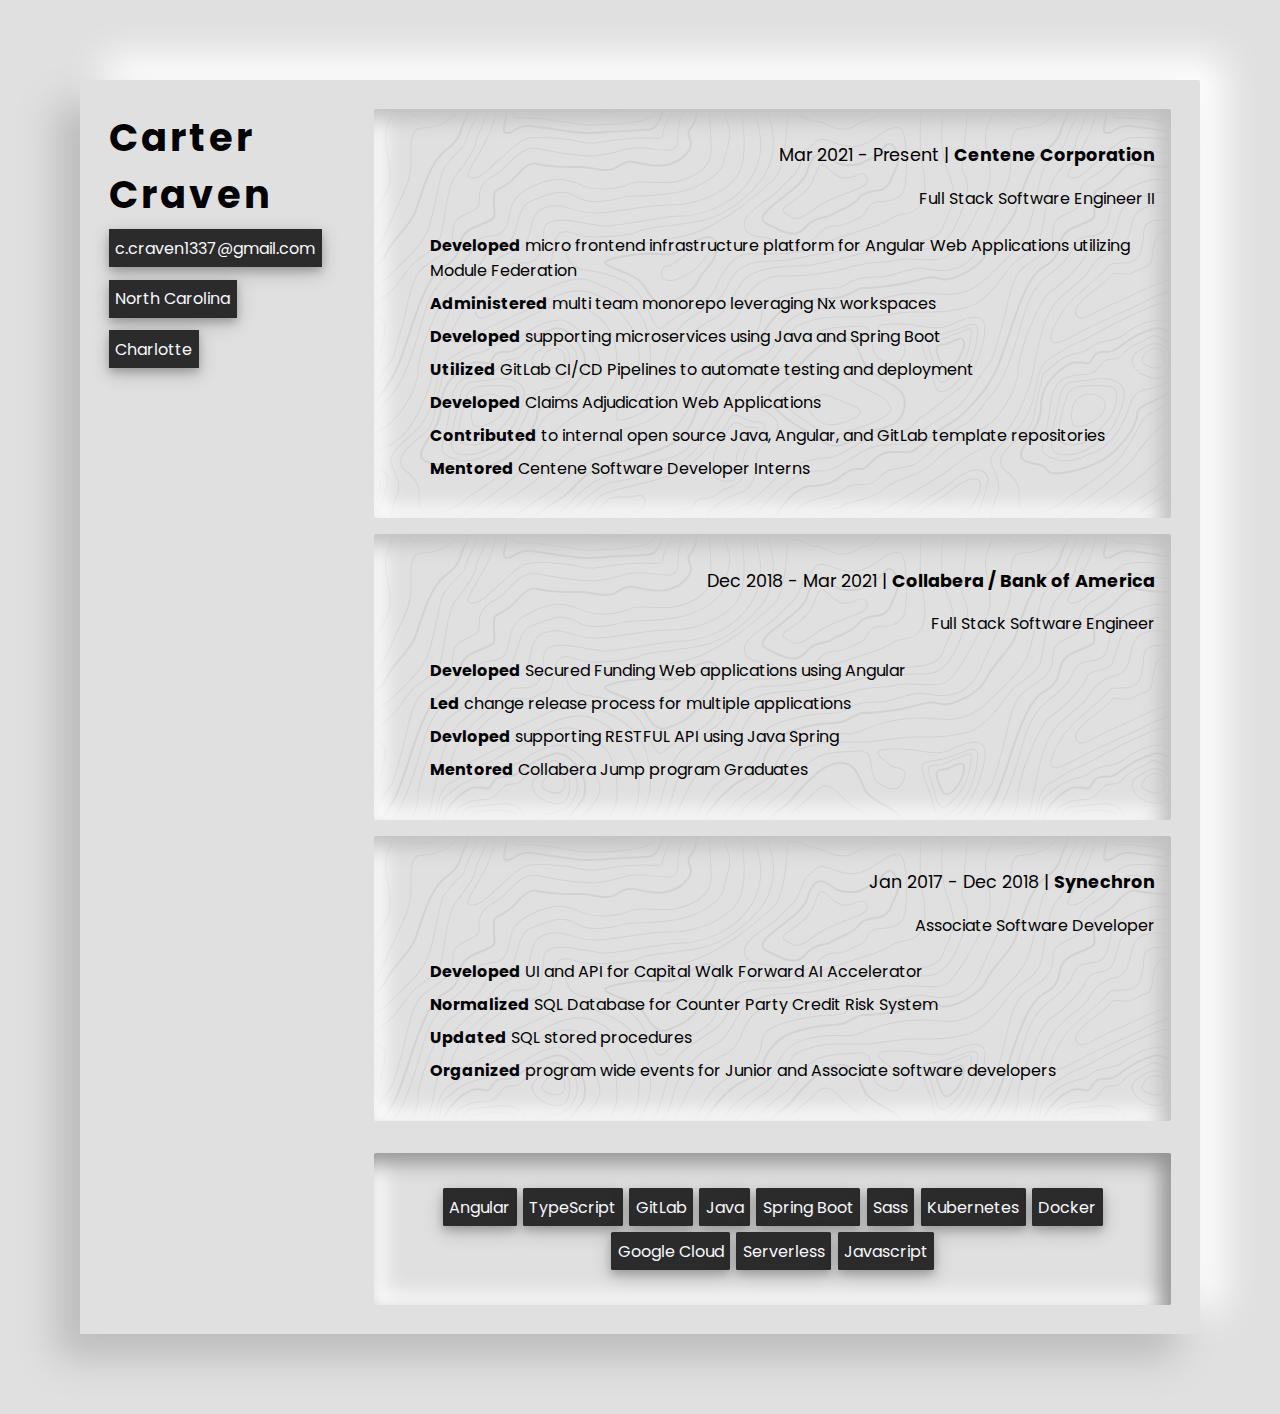
==== commit 978f5d7d: "Update resume with spelling corrections, and re-worded work history" ====
--- a/resume/resume.html
+++ b/resume/resume.html
@@ -20,11 +20,6 @@
                 <div class="name">
                     <div class="name__item">Carter</div>
                     <div class="name__item">Craven</div>
-                    <!-- <div class="edu">
-                        <p>
-                            UNC Charlotte | Computer Science
-                        </p>
-                    </div> -->
                     <div class="location">
                         <div class="location__items">
                             <span>c.craven1337@gmail.com</span>
@@ -44,24 +39,22 @@
                             <p>
                             <ul>
                                 <li>
-                                    <b>Developed</b> monorepo leveraging Nx workspaces
+                                    <b>Developed</b> micro frontend infrastructure platform for Angular Web Applications utilizing Module Federation
                                 </li>
                                 <li>
-                                    <b>Built</b> microfrontend platform for Angualr Web Applications utilzing Module
-                                    Federation
+                                    <b>Administered</b> multi team monorepo leveraging Nx workspaces
                                 </li>
                                 <li>
-                                    <b>Developed</b> supporting microservices using Spring Boot
+                                    <b>Developed</b> supporting microservices using Java and Spring Boot
                                 </li>
                                 <li>
-                                    <b>Developed</b> GitLab CI/CD Pipelines
+                                    <b>Utilized</b> GitLab CI/CD Pipelines to automate testing and deployment
                                 </li>
                                 <li>
-                                    <b>Contributed</b> to Claims Adjudication Web Applications
+                                    <b>Developed</b> Claims Adjudication Web Applications
                                 </li>
                                 <li>
-                                    <b>Contributed</b> to internal common Java, Angular, and GitLab template
-                                    repositories
+                                    <b>Contributed</b> to internal open source Java, Angular, and GitLab template repositories
                                 </li>
                                 <li>
                                     <b>Mentored</b> Centene Software Developer Interns
@@ -78,19 +71,16 @@
                             <p>
                             <ul>
                                 <li>
-                                    <b>Built</b> Secured Funding Web application using Angular
+                                    <b>Developed</b> Secured Funding Web applications using Angular
                                 </li>
                                 <li>
-                                    <b>Built</b> RESTFUL API using Java Spring
+                                    <b>Led</b> change release process for multiple applications  
                                 </li>
                                 <li>
-                                    <b>Coordinated</b> application releases
+                                    <b>Devloped</b> supporting RESTFUL API using Java Spring
                                 </li>
                                 <li>
-                                    <b>Preformed</b> production support for users
-                                </li>
-                                <li>
-                                    <b>Mentored</b> Collabera Jump Program Developers
+                                    <b>Mentored</b> Collabera Jump program Graduates
                                 </li>
                             </ul>
                             </p>
@@ -111,8 +101,7 @@
                                 <b>Updated</b> SQL stored procedures
                             </li>
                             <li>
-                                <b>Organized</b> program wide lunch and learns for Junior and Associate software
-                                developers
+                                <b>Organized</b> program wide events for Junior and Associate software developers
                             </li>
                         </ul>
                         </p>
